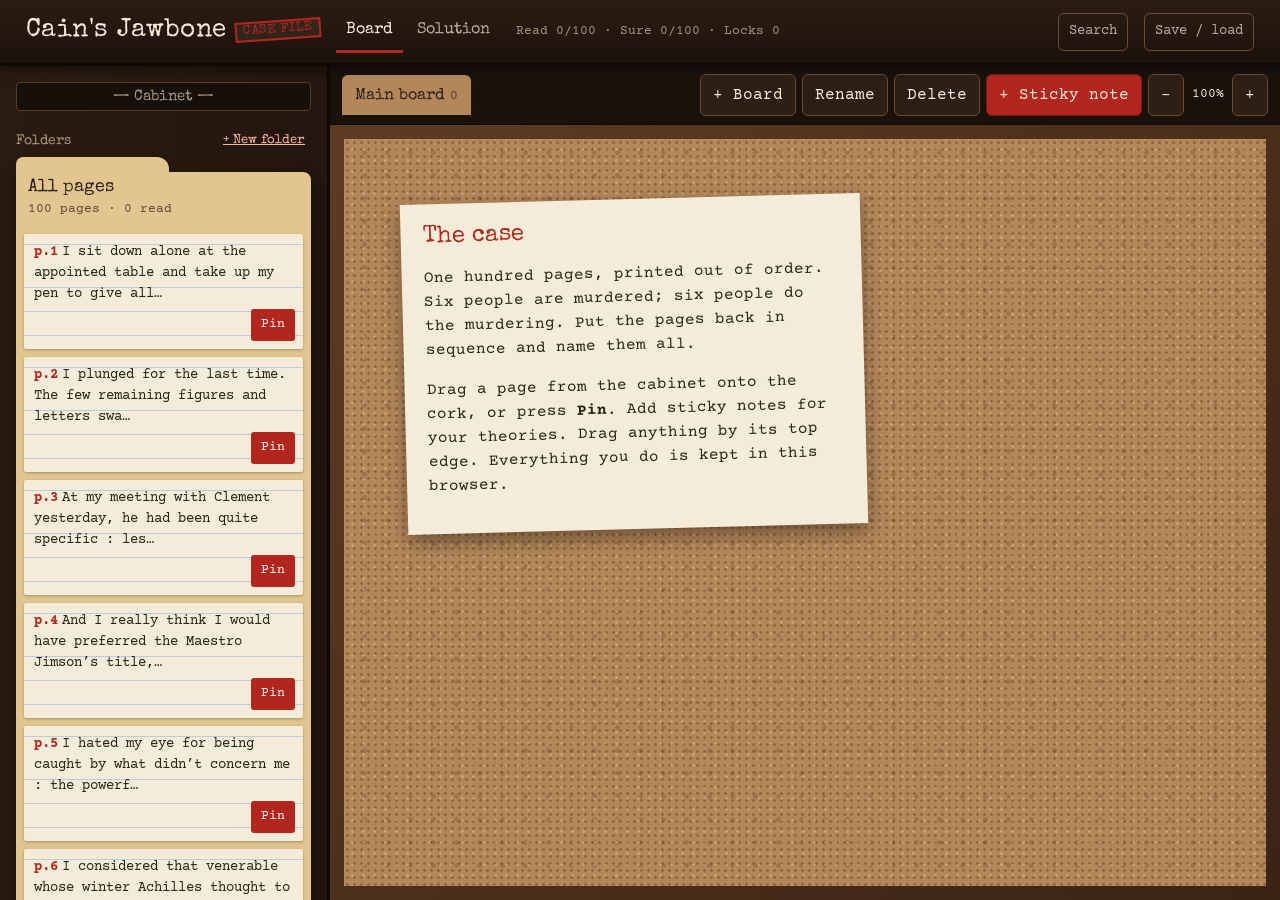
==== index.html @ 0a03e006 "init" ====
<!DOCTYPE html>
<html lang="en">
<head>
<meta charset="utf-8">
<meta name="viewport" content="width=device-width,initial-scale=1">
<title>Cain's Jawbone Case File</title>
<link rel="preconnect" href="https://fonts.googleapis.com">
<link href="https://fonts.googleapis.com/css2?family=Special+Elite&family=Courier+Prime:ital,wght@0,400;0,700;1,400&family=Caveat:wght@500;700&display=swap" rel="stylesheet">
<style>
/* VOICE: a hushed 1930s detective's office, late at night.
   IDEA: the investigator's desk — filing cabinet of manila folders, a cork board, a typed ledger.
   PICTURE: the cork board itself, pinned with typed pages and sticky notes.
   COLOUR and TYPE: dark walnut desk, cork, manila, paper, one evidence-red; Special Elite + Courier Prime + Caveat.
   LAYOUT: cabinet left, working surface right; on phones one surface at a time behind tabs. */
:root{color-scheme:dark;--desk:#1f140d;--desk2:#2d1e14;--wood:#4a2f1c;--cork:#b4875a;--manila:#e2c690;--manila-d:#c9a865;--paper:#f4ecd8;--ink:#2a2118;--red:#b3261e;--muted:#a8967c;--soft:rgba(244,236,216,.7)}
*{box-sizing:border-box;min-width:0}
html,body{height:100%}
body{margin:0;background:radial-gradient(ellipse at 30% 0%,#3a2617,var(--desk) 70%);color:var(--paper);font:16px/1.5 "Courier Prime",ui-monospace,monospace;overflow:hidden;display:flex;flex-direction:column}
button,input,textarea,select{font:inherit;color:inherit}
button{cursor:pointer}
:focus-visible{outline:2px solid #ffcf6b;outline-offset:2px}
[hidden]{display:none!important}
.btn{background:var(--desk2);border:1px solid #6b4d34;border-radius:6px;padding:8px 12px;min-height:40px;white-space:nowrap}
.btn:hover{background:#3d2918}
.btn.red{background:var(--red);border-color:#7a1712}

/* header */
.top{display:flex;flex-wrap:wrap;align-items:center;gap:10px 16px;padding:10px max(2vw,12px);background:linear-gradient(#2b1c12,#1c120b);border-bottom:3px solid #0e0905;box-shadow:0 2px 10px #0008;z-index:5}
.top h1{font:400 26px/1.05 "Special Elite",monospace;margin:0;letter-spacing:.5px;white-space:nowrap}
.top h1 span{font-size:13px;color:var(--red);border:2px solid var(--red);padding:1px 6px;margin-left:8px;vertical-align:4px;transform:rotate(-4deg);display:inline-block;background:#f4ecd810}
#searchF{flex:1 1 100%;display:flex;gap:8px;align-items:center;padding-bottom:2px}
#searchX{background:none;border:0;color:var(--soft);text-decoration:underline;font-size:14px;min-height:40px;padding:0 4px}
#q{flex:1;background:var(--paper);color:var(--ink);border:0;border-radius:4px;padding:9px 12px;font-size:16px;min-height:42px}
.chk{font-size:13px;color:var(--soft);display:flex;gap:4px;align-items:center;white-space:nowrap}
#tabs{display:flex;gap:4px;flex-wrap:wrap}
#tabs button{white-space:nowrap;background:none;border:0;border-bottom:3px solid transparent;padding:8px 10px;min-height:42px;font-family:"Special Elite",monospace;color:var(--soft)}
#tabs button[aria-current=true]{color:var(--paper);border-color:var(--red)}
#searchBtn{margin-left:auto}
#searchBtn[aria-expanded=true]{background:var(--paper);color:var(--ink)}
#searchBtn,#saveBtn{background:none;border:1px solid #6b4d34;border-radius:6px;padding:6px 10px;min-height:38px;font-size:14px;white-space:nowrap;color:var(--soft)}
#stats{font-size:13px;color:var(--muted);white-space:nowrap}

/* layout */
.app{flex:1;display:grid;grid-template-columns:330px minmax(0,1fr);min-height:0}
.pane{display:none;min-height:0}
#files{display:block;overflow:auto;padding:6px 16px 40px;background:linear-gradient(90deg,#2a1b11,#22160e);border-right:3px solid #0e0905}
body[data-view=board] #board,body[data-view=files] #board,body[data-view=seq] #seq{display:flex;flex-direction:column}
#tabs .mob{display:none}
@media(min-width:900px){body[data-view=seq] .app{grid-template-columns:minmax(0,1fr)}body[data-view=seq] #files{display:none}}
.filter{background:#fff3c4;border:1px solid #e0c56a;padding:8px 12px;font-size:14px;margin:0 0 10px}
.filter button{background:none;border:0;text-decoration:underline;color:var(--red);font-size:14px}
.card{cursor:grab}
#corkWrap.dropping{outline:4px dashed #ffcf6b;outline-offset:-18px}
@media(max-width:899px){
  .app{grid-template-columns:minmax(0,1fr)}
  #files{display:none;border:0}
  body[data-view=files] #files{display:block}
  body[data-view=files] #board{display:none}
  #tabs .mob{display:inline-block}
  .top{gap:6px 10px;padding:8px 12px}
  .top h1{font-size:21px}
  #stats{display:none}
  .top h1{flex:1}
  #searchBtn{order:-1;margin-left:auto}#saveBtn{order:-1;margin-left:0}
  .top h1{overflow:hidden;text-overflow:ellipsis}#saveBtn .long{display:none}.top h1 span{margin-left:4px}
  .top h1{order:-2}

  #tabs{flex-wrap:nowrap;overflow-x:auto;width:100%;align-items:center}
  #tabs button{padding:6px 9px;min-height:40px}
  .boardbar{padding:6px 8px}
  .bctl .btn{padding:6px 9px;min-height:38px;font-size:14px}
}

/* cabinet */
.drawer{font:400 15px "Special Elite",monospace;color:var(--muted);text-align:center;border:1px solid #5a3d27;border-radius:4px;padding:6px;margin:10px 0 4px;background:#170f09}
.grp{font:400 14px "Special Elite",monospace;color:var(--muted);margin:22px 0 0;display:flex;justify-content:space-between;align-items:center}
.folder.drop{outline:3px dashed #ffcf6b;outline-offset:3px}
.fact{display:flex;gap:12px;font-size:13px}.fact button,.unf{background:none;border:0;text-decoration:underline;color:#5b4a35;font-size:13px;padding:4px 0}
.unf{margin-left:auto}.unf+.pin{margin-left:6px}
.grp button{font-size:13px;background:none;border:0;color:#ffb39e;text-decoration:underline}
.hint{font-size:13px;color:var(--muted);margin:6px 0}
.folder{position:relative;margin:24px 0 6px;background:linear-gradient(var(--manila),var(--manila-d));color:var(--ink);border-radius:0 8px 6px 6px;box-shadow:0 3px 0 #8d6f3c,0 6px 14px #0007}
.folder::before{content:"";position:absolute;top:-15px;left:0;width:52%;height:16px;background:var(--manila);border-radius:7px 12px 0 0}
.folder.tagged::after{content:"";position:absolute;top:-10px;left:10px;width:12px;height:12px;border-radius:50%;background:hsl(var(--h) 60% 45%)}
.folder.search{--manila:#f0d9a4}
.ftab{display:block;width:100%;text-align:left;background:none;border:0;padding:6px 12px 10px;min-height:48px}
.fname{font:400 18px "Special Elite",monospace;display:block}
.folder.tagged .fname{padding-left:4px}
.fsub{font-size:13px;color:#5b4a35}
.fbody{padding:4px 8px 10px;display:grid;gap:8px;animation:slide .25s ease-out}
@keyframes slide{from{opacity:0;transform:translateY(-6px)}}
@media(prefers-reduced-motion:reduce){.fbody{animation:none}}
.card{background:var(--paper);border-radius:2px;box-shadow:0 1px 3px #0004;background-image:repeating-linear-gradient(transparent 0 23px,#b9cde0 23px 24px);background-position:0 30px}
.card.read{background-color:#e9e1cc}
.copen{display:block;width:100%;text-align:left;background:none;border:0;padding:8px 10px 2px;font-size:14px;line-height:1.5}
.copen b{color:var(--red);margin-right:4px}
.card.read .copen b::after{content:" ✓";color:#5b7a3a}
.cfoot{display:flex;flex-wrap:wrap;gap:4px;align-items:center;padding:2px 8px 8px}
.cfoot em{font-size:13px;color:#7a5b30}
.pin{margin-left:auto;background:var(--red);color:#fff;border:0;border-radius:3px;font-size:13px;padding:4px 10px;min-height:32px}
.tag{display:inline-flex;align-items:center;gap:2px;font-size:13px;line-height:1.3;background:hsl(var(--h) 55% 82%);color:#2a2118;border-radius:3px;padding:1px 6px;white-space:nowrap}
.tag button{background:none;border:0;padding:0 2px;font-size:15px;line-height:1}
mark{background:#a9d8f0;color:inherit;padding:0 1px}
mark.hl{background:linear-gradient(100deg,#ffe36600 1%,#ffe066 3%,#ffd84a 95%,#ffe36600 99%);padding:0}
mark.hl.sr{box-shadow:inset 0 -3px 0 #3a8fc4}
.typed mark.hl{cursor:pointer}
mark.hn{border-bottom:2px dotted #b3261e}
.sheet{position:relative}
.hlpop{position:absolute;z-index:1;width:min(340px,calc(100% - 16px));background:#fffdf6;border:1px solid #c8b48e;border-radius:6px;box-shadow:0 10px 30px #0005;padding:10px;display:grid;gap:8px}
.hlpop .q{font-size:14px;font-weight:700}
.hlpop textarea{width:100%;border:1px solid #c8b48e;border-radius:4px;padding:8px;font-size:16px;background:#fff;color:var(--ink)}
.hlpop .acts{display:flex;justify-content:space-between;align-items:center}
.hlpop .btn{background:var(--ink);color:var(--paper);border:0}
.hnotes{list-style:none;margin:0 auto;padding:0 clamp(16px,5vw,44px) 12px;max-width:820px;display:grid;gap:4px;font-size:14px}
.hnotes button{background:linear-gradient(#ffe066,#ffd84a);border:0;border-radius:2px;padding:0 4px;font-weight:700;margin-right:4px}
.empty{font-size:14px;color:#5b4a35;margin:4px}

/* board */
.boardbar{display:flex;flex-wrap:wrap;gap:6px;align-items:center;padding:8px 12px;background:#1a110b;border-bottom:1px solid #0e0905}
#boardTabs{display:flex;gap:4px;overflow-x:auto;flex:1 1 200px}
.btab{background:#2d1e14;border:1px solid #5a3d27;border-bottom:0;border-radius:6px 6px 0 0;padding:6px 12px;min-height:40px;white-space:nowrap;font-family:"Special Elite",monospace}
.btab.on{background:var(--cork);color:var(--ink);border-color:var(--cork)}
.btab small{opacity:.7;font-family:"Courier Prime",monospace}
.bctl{display:flex;gap:6px;flex-wrap:wrap}
.zoom{display:flex;align-items:center;gap:2px}
.zoom span{font-size:13px;width:44px;text-align:center}
#corkWrap{flex:1;overflow:auto;border:14px solid var(--wood);border-image:linear-gradient(135deg,#5d3b22,#3a2414) 1;background:#8a6440;touch-action:pan-x pan-y}
#sizer{position:relative}
#cork{position:absolute;left:0;top:0;width:2400px;height:1600px;transform-origin:0 0;background-color:var(--cork);background-image:radial-gradient(rgba(70,35,10,.35) 1px,transparent 1.6px),radial-gradient(rgba(255,230,190,.28) 1px,transparent 1.6px),radial-gradient(rgba(70,35,10,.2) 2px,transparent 2.6px);background-size:7px 7px,11px 11px,23px 23px;background-position:0 0,3px 5px,9px 2px}
.corkempty{position:absolute;left:60px;top:60px;width:min(460px,80vw);background:var(--paper);color:var(--ink);padding:20px 22px;box-shadow:0 8px 20px #0006;transform:rotate(-1.5deg);font-size:16px}
.corkempty h2{font:400 24px/1.1 "Special Elite",monospace;margin:0 0 8px;color:var(--red)}
.it{position:absolute;color:var(--ink);box-shadow:0 6px 14px #0006}
.it.dragging{box-shadow:0 16px 30px #0008;transform:rotate(1deg) scale(1.02)}
.grip{display:flex;align-items:center;gap:4px;padding:10px 6px 4px;cursor:grab;touch-action:none;user-select:none;position:relative;flex-wrap:wrap}
.grip button{background:none;border:0;font-size:13px;padding:4px 6px;min-height:30px;color:inherit;text-decoration:underline}
.grip .rm{margin-left:auto;text-decoration:none;font-size:18px}
.tack{position:absolute;left:50%;top:-7px;width:16px;height:16px;margin-left:-8px;border-radius:50%;background:radial-gradient(circle at 35% 35%,#ff7b6e,var(--red) 55%,#5c0f0a);box-shadow:2px 3px 3px #0006}
.pg{width:270px;background:var(--paper)}
.pg .grip b{color:var(--red);font-family:"Special Elite",monospace;font-size:17px}
.ptext{white-space:pre-wrap;font-size:13px;line-height:1.55;padding:2px 12px 12px;max-height:240px;overflow:auto}
.note{min-width:210px;min-height:170px;background:#fbe88a;display:flex;flex-direction:column}
.note.c1{background:#f9b7c4}.note.c2{background:#a9d8f0}.note.c3{background:#bfe3a3}
.note textarea{flex:1;width:210px;min-height:130px;background:none;border:0;resize:both;padding:4px 12px 12px;font:600 21px/1.2 Caveat,cursive;color:#2a2118}
.note textarea:focus{outline:none}

/* sequence & ledger */
.sheetpane{overflow:auto;padding:20px max(3vw,14px) 60px}
.paperbox{max-width:980px;margin:0 auto;background:var(--paper);color:var(--ink);padding:clamp(16px,3vw,32px);box-shadow:0 10px 30px #0008}
.paperbox h2{font:400 clamp(26px,4vw,36px)/1.05 "Special Elite",monospace;margin:0 0 6px}
.paperbox p.lede{margin:0 0 16px;max-width:65ch}
.seqtools{display:flex;flex-wrap:wrap;gap:8px;align-items:center;margin-bottom:12px;font-size:14px}
.seqtools .btn{background:#ede2c8;color:var(--ink);border-color:#c8b48e}
#seqList{list-style:none;margin:0;padding:0}
#seqList li{display:grid;grid-template-columns:44px minmax(0,1fr) auto;gap:4px 10px;align-items:center;padding:8px 4px;border-bottom:1px dashed #c8b48e}
#seqList li.sure{background:#e3efcf}
#seqList li.chain{border-left:4px solid var(--red);padding-left:8px}
#seqList li.joined{border-bottom:0}
.locks{grid-column:2/-1;display:flex;flex-wrap:wrap;gap:6px}
.lockb{background:none;border:1px dashed #b9a47c;border-radius:4px;font-size:13px;padding:2px 8px;min-height:30px;color:#6b5636}
.lockb.on{border-style:solid;border-color:var(--red);color:var(--red);background:#f8e3dc}
#seqList li.over{border-top:3px solid var(--red)}
.pos{font-size:13px;color:#8d7650;text-align:right}
.sp{background:none;border:0;text-align:left;padding:4px 0;font-size:14px;line-height:1.45}
.sp b{font:400 19px "Special Elite",monospace;color:var(--red);margin-right:4px}
.sp .tag{margin-left:4px}
.ctl{display:flex;align-items:center;gap:4px}
.ctl button{width:36px;height:36px;border:1px solid #c8b48e;background:#efe5cd;border-radius:4px}
.ctl input[type=number]{width:62px;height:36px;border:1px solid #c8b48e;background:#fff;border-radius:4px;padding:0 6px;font-size:16px}
.ctl label{font-size:13px;display:flex;align-items:center;gap:3px}
@media(max-width:480px){.top h1 span{display:none}}
@media(max-width:600px){#seqList li{grid-template-columns:36px minmax(0,1fr)}.ctl,.locks{grid-column:2}}
#ledgerBox{border:1px solid #c8b48e;background:#efe5cd;margin:10px 0 24px;padding:0 16px}
#ledgerBox summary{font:400 22px "Special Elite",monospace;padding:12px 0;cursor:pointer;min-height:44px}
#ledgerBox[open]{padding-bottom:12px}
.ledbody{max-height:30vh;overflow:auto;overscroll-behavior:contain;padding-right:4px}
#seq{overflow:hidden;padding-bottom:16px}
#seq .paperbox{flex:1;min-height:0;width:100%;overflow:hidden;display:flex;flex-direction:column;padding-bottom:0}
#seq .paperbox>*{flex:none}
#seq #seqList{flex:1 1 auto;min-height:120px;overflow:auto;overscroll-behavior:contain;border-top:1px solid #c8b48e;margin:0 calc(-1*clamp(16px,3vw,32px));padding:0 clamp(16px,3vw,32px) 16px}
@media(max-width:600px){#seq{padding:8px 8px 8px}#seq .paperbox h2{font-size:24px}#seq .lede{font-size:14px;margin-bottom:8px}#ledgerBox{margin:6px 0 12px}.ledbody{max-height:25vh}}
#ledSum{font:14px "Courier Prime",monospace;color:#7a5b30;margin-left:8px}
.sub{font:400 24px "Special Elite",monospace;margin:0 0 6px}
.lgrid{display:grid;gap:12px}
.lrow{display:grid;grid-template-columns:40px repeat(3,minmax(0,1fr));gap:8px;align-items:end;padding-bottom:12px;border-bottom:1px dashed #c8b48e}
.lrow .n{font:400 26px "Special Elite",monospace;color:var(--red)}
.lrow label,.cn{font-size:13px;display:grid;gap:2px}
.lrow input,.cn textarea,.lrow textarea{border:0;border-bottom:1px solid #8d7650;background:transparent;font-size:16px;padding:6px 2px;color:var(--ink)}
.lrow .wide{grid-column:2/-1}
.lrow textarea{border:1px solid #c8b48e;min-height:44px;resize:vertical}
.cn textarea{border:1px solid #c8b48e;min-height:140px;margin-top:6px}
@media(max-width:600px){.lrow{grid-template-columns:30px minmax(0,1fr)}.lrow label,.lrow .wide{grid-column:2}}

/* reader & modal */
.overlay{position:fixed;inset:0;background:#000a;z-index:20;display:flex;align-items:flex-start;justify-content:center;overflow:auto;padding:4vh 12px}
.sheet{width:min(760px,100%);background:var(--paper);color:var(--ink);box-shadow:0 20px 50px #000;padding:0 0 20px}
.shead{display:flex;align-items:center;gap:6px;padding:10px 12px;border-bottom:1px solid #d6c7a5;position:sticky;top:-4vh;background:var(--paper);flex-wrap:wrap}
.shead h2{font:400 28px "Special Elite",monospace;margin:0 6px;color:var(--red)}
.shead .navb{width:40px;height:40px;border:1px solid #c8b48e;background:#efe5cd;border-radius:4px;font-size:20px}
.stamp{font:400 13px "Special Elite",monospace;color:var(--red);border:2px solid var(--red);padding:2px 6px;transform:rotate(-3deg)}
.shead .close{margin-left:auto;background:var(--ink);color:var(--paper);border:0;border-radius:4px;padding:8px 14px;min-height:40px}
.overlay#reader{padding:0;background:var(--paper);display:block}
#reader .sheet{width:100%;min-height:100%;box-shadow:none;padding-bottom:40px}
#reader .shead{top:0;padding:4px max(2vw,8px);gap:6px;flex-wrap:nowrap;z-index:2;box-shadow:0 2px 6px #0002}
#reader .shead h2{font-size:20px;margin:0 2px;white-space:nowrap}
#reader .shead .navb{width:36px;height:36px;font-size:18px}
#reader .shead .stamp{font-size:12px;white-space:nowrap;overflow:hidden;text-overflow:ellipsis}
#reader .shead .close{min-height:36px;padding:4px 12px}
#reader .typed,#reader .hlbar,#reader .meta{max-width:820px;margin-inline:auto}

.typed{white-space:pre-wrap;font-size:17px;line-height:1.75;padding:18px clamp(16px,5vw,44px) 10px;max-width:70ch}
.meta{padding:12px clamp(16px,5vw,44px);border-top:1px dashed #c8b48e;display:grid;gap:12px}
.tags{display:flex;flex-wrap:wrap;gap:6px;align-items:center}
.tags input{border:1px solid #c8b48e;background:#fff;border-radius:4px;padding:6px 8px;font-size:16px;width:180px;color:var(--ink)}
.meta label{display:grid;gap:4px;font-size:13px}
.meta textarea{border:1px solid #c8b48e;background:#fffdf6;border-radius:4px;padding:8px;font-size:16px;color:var(--ink)}
.hlbar{display:flex;flex-wrap:wrap;gap:8px 12px;align-items:center;padding:0 clamp(16px,5vw,44px) 12px;font-size:13px;color:#6b5636}
.hlb{background:#ffe066!important;color:var(--ink)!important;border-color:#d4b23a!important}
.links{display:grid;gap:6px;font-size:14px}
.links form{display:flex;flex-wrap:wrap;gap:6px;align-items:center}
.links input{width:70px;border:1px solid #c8b48e;background:#fff;border-radius:4px;padding:6px;font-size:16px;color:var(--ink)}
.links .btn{min-height:36px;padding:4px 12px;background:#ede2c8;color:var(--ink);border-color:#c8b48e}
.lk{background:none;border:0;color:var(--red);font:400 17px "Special Elite",monospace;text-decoration:underline;padding:0 2px}
.ul{background:none;border:0;font-size:13px;text-decoration:underline;color:#6b5636}
.row{display:flex;flex-wrap:wrap;gap:8px;align-items:center;font-size:13px}
.row select{border:1px solid #c8b48e;background:#fff;color:var(--ink);border-radius:4px;padding:8px;font-size:16px;min-height:40px}
.row .btn{background:var(--red);color:#fff;border-color:#7a1712}
.dlg{width:min(560px,100%);margin-top:10vh;background:var(--paper);color:var(--ink);padding:20px;box-shadow:0 20px 50px #000}
.dlg h3{font:400 22px "Special Elite",monospace;margin:0 0 10px}
.dlg input,.dlg textarea{width:100%;border:1px solid #c8b48e;background:#fff;border-radius:4px;padding:8px;font-size:16px;color:var(--ink)}
.dlg textarea{min-height:180px;font-size:13px}
.dlg .acts{display:flex;flex-wrap:wrap;gap:8px;justify-content:flex-end;margin-top:14px}
.dlg .btn{background:#ede2c8;color:var(--ink);border-color:#c8b48e}
.dlg .btn.red{background:var(--red);color:#fff}
#toast{position:fixed;left:50%;bottom:20px;transform:translateX(-50%);background:var(--ink);color:var(--paper);border:1px solid #6b4d34;padding:10px 16px;border-radius:6px;z-index:40;font-size:14px;box-shadow:0 6px 20px #0008}
</style>
</head>
<body data-view="board">
<header class="top">
  <h1>Cain's Jawbone<span>CASE FILE</span></h1>
  <nav id="tabs">
    <button class="mob" data-v="files">Cabinet</button>
    <button data-v="board">Board</button>
    <button data-v="seq">Solution</button>
  </nav>
  <span id="stats"></span>
  <button id="searchBtn" aria-expanded="false" aria-controls="searchF">Search</button>
  <button id="saveBtn">Save<span class="long"> / load</span></button>
  <form id="searchF" role="search" hidden>
    <input id="q" type="search" placeholder="Search every page for a word…" aria-label="Search pages" autocomplete="off">
    <label class="chk"><input type="checkbox" id="whole"> whole word</label>
    <button type="button" id="searchX" aria-label="Close search">Close</button>
  </form>
</header>
<main class="app">
  <aside id="files" class="pane">
    <div class="drawer">— Cabinet —</div>
    <div id="folders"></div>
  </aside>
  <section id="board" class="pane">
    <div class="boardbar">
      <div id="boardTabs"></div>
      <div class="bctl">
        <button class="btn" id="newBoard">+ Board</button>
        <button class="btn" id="renBoard">Rename</button>
        <button class="btn" id="delBoard">Delete</button>
        <button class="btn red" id="addNote">+ Sticky note</button>
        <div class="zoom"><button class="btn" data-zoom="-1" aria-label="Zoom out">−</button><span id="zv">100%</span><button class="btn" data-zoom="1" aria-label="Zoom in">+</button></div>
      </div>
    </div>
    <div id="corkWrap"><div id="sizer"><div id="cork"></div></div></div>
  </section>
  <section id="seq" class="pane sheetpane">
    <div class="paperbox">
      <h2>The solution</h2>
      <details id="ledgerBox"><summary>The verdict <span id="ledSum"></span></summary><div class="ledbody">
        <p class="lede">Six murders, six victims, six murderers. Name each pair as you uncover it, with the pages that prove it.</p>
        <div class="lgrid" id="lgrid"></div>
        <label class="cn">Case notes<textarea id="caseNotes" placeholder="Theories, timelines, the narrator's identity…"></textarea></label>
      </div></details>
      <h3 class="sub">The sequence</h3>
      <p class="lede">Drag rows, use the arrows, or type a position. <b>p.N</b> is the book's printed page; <b>#N</b> is your guess. Locked pages move together as one run.</p>
      <div class="seqtools"><span id="seqStat"></span><button class="btn" id="seqReset">Reset to book order</button><button class="btn" id="seqUnlock">Unlock all</button></div>
      <p id="seqFilter" class="filter" hidden><span id="seqFilterTxt"></span> <button id="seqClear">Show all</button></p>
      <ol id="seqList"></ol>
    </div>
  </section>
</main>
<datalist id="tagList"></datalist>
<div class="overlay" id="reader" hidden><article class="sheet" id="sheet" role="dialog" aria-modal="true" aria-label="Page reader"></article></div>
<div class="overlay" id="modal" hidden><div class="dlg" id="dlg" role="dialog" aria-modal="true"></div></div>
<div id="toast" hidden></div>

<script>
{
const PAGES = ["I sit down alone at the appointed table and take up my pen to give all whom it may concern an exact account of what may happen. Call me nervous, call me fey, if you will ; at least this little pen, this mottled black and silver Aquarius, with its nib specially tempered to my order in Amsterdam, is greedy. It has not had much work since it flew so nimbly for the dead old man. As I watch the sea, Casy Ferris passes with down-dropped eyes. Of course, to-day is the day. Her father reminds me of a valetudinarian walrus. But she has, I suppose, to have somebody. St. Lazarus-in-the-Chine is full, no doubt, already. I think she is rash ; but it is none of my business. Where about the graves of the martyrs the whaups are crying, my heart remembers how. Strange that he comes into my head so much to-day. I hope it’s over some flotsam fish that the birds are making whaupee. But all the nice gulls love a sailor. Ugh.", "I plunged for the last time. The few remaining figures and letters swam as they came up to me. Then I took them in. There were no more. I glanced about me. I felt I was getting my money’s worth. London is like that ; it accepts the wanderer home with a sort of warm indifference. The woman’s beauty was, I surmised, profound ; her creamy dress, contrasting with her vivid colouring, showed to me, though more as white against a gay brick sepulchre than snow against roses. Yes it was a dreadful beauty, as far as I could see, and I recalled the stark phrases : Which swept an hundred thousand souls away ; yet I alive. But he was not ; the writer had strangely died to-day. And again they continued this wretched course three or four days : but they were every one of them carried into the great pit before it was quite filled up. Where was Henry? Ah, he was standing by her, close enough to touch the small buoyant face that topped her pillared neck most like a bell-flower on its bed. Would he appreciate?", "At my meeting with Clement yesterday, he had been quite specific : less than twenty thousand yards as average---seventeen thousand six hundred to be exact---full ration of the assassin’s wonderful substance, a little act of justice at the end of less than a week, and then the glorious stuff galore for ever. I felt excellent as I took my second pill. At least I was on my way, for I had come upon the major half of a publishing firm ; they had always been very good to me, what with Austin Freeman, Oppenheim and Mary Roberts Rinehart. O my mother was loath to have her go away, all the week she thought of her, she watched for her many a month. And then there was a forgotten line. But the red squaw never came nor was heard of there again. I thought it a pity that Hodder was not there : what a sweet name for a village! My signs are a rain-proof coat, good shoes. No friend of mine takes his ease in my chair. I have no chair.", "And I really think I would have preferred the Maestro Jimson’s title, now that this piled abomination is actually before me. But the queen can do no wrong. The rain that came heavily is drying off lightly. There, jauntily tripping from the edge of one puddle to another is crisp Sir Roland Mowthalorn, shuddering old thing, intent to buy the day’s buttonhole from gin-faced Annie behind the church. I remember clearly, perhaps because I ought to have my wits about me for another purpose, how Sir Roland’s father, Sir Weedon, once saw Henry taking the part of Lesurques and mixed him up with Le Cirque d’Hiver. Instead of really explaining, she points me gaily to a little boy about, she says, to tumble into the sea. Perhaps he has already tumbled in. In the snowy cumulus above the orange there seems to be now a hole. She tells me to mash all with a spoon. If she had said a mashie. But she is so beautiful. Can I suspect her?", "I hated my eye for being caught by what didn’t concern me : the powerful grip of the new young man. But it was parading a couple of letters for all to see. Thomas Hardy had been, and my doctor uncle in the war had been just the reverse. And I would have to cut out the stops, I realised futilely, for something vaguely Buddhistic. He went on about Browning. I always used Bisto myself, and anyway Henry, the angel, was plying his intended fifth with Emperor’s Peg---equal parts of vitriol and applejack in his case---at the top of the ruined lighthouse. I incontinently powdered my nose. He told me that, as far as I could gather, a certain good-looking Evelyn Hope was dead. What Hopes? I meant, did one know the family? It was really the way he took it for granted that I would rather hear him talking about Cerebos and Cerebos and Cerebos or something than attend to poor Henry that irritated me beyond endurance.", "I considered that venerable whose winter Achilles thought to take from the lips of Cressida. Why not? I set fire to one end of him, gloatingly, and my nerves benefited. Electric Febrifuge may be ; but bad for life’s fitful fever. Its active ingredient had finally let me down. I was nothing if not generous. I started my fellow garden enthusiast on the foxgloves. He would appreciate that if he knew. Yes, I was doing my best for the dear girl. I wished I could make up (she would appreciate this) my mind about her. If we did decide---and that weighed with a girl---she would not have to change the initials on her parti-panties. I thought of the old spare-room in this very house, where Mrs. Gay used to lie upon her visits. When I was ill, I was put there, with the only dangling bell-wire in all the place, descending behind my head. I used of course to have nightmares of the Speckled Band, and awfully scream down the house.", "I had gone to sleep the night before after rereading Typhoon. It had always struck me as a remarkable work. Now was the hour when Charles Victor Hugo Renard-Beinsky had risen untimely for the sake of the investigating judge. But the very phrase struck chill like the slap of the Firth of Forth above the heart, wading out over the coal dust in the morning. I had investigated ; but who would believe an investigator who had not stirred from Baker Steet? I was a judge, but with no sombre little cap, and no machinery to make my judgements effective. I felt I needed something. Would I be comforted by a Jew’s lime and the concomitant odour? I tried, and felt relieved. Someone had advised me, a few days before, to read Conrad in search of his Youth, or in Search of a Father, was it? But I had always found Conrad unreadable, as far from English as the Poles, and did not mean to try again.", "Could I be developing a green-eyed streak? I investigated the body before me with the aid of a powerful glass. At least I always thought of it as powerful, because I never could quite understand how it worked. I knew I ought to have the body as long as possible. At last I was satisfied. I measured the distance carefully with my eye : a good forty inches, I made it. I gathered from his talk that Guido looked his last to-day on the sausage place---furtively I knew how excellent---and that Kilmarnock and Belmerino completely lost their heads. But whether or not this was cause and effect I couldn’t make out. I wished for the hundredth time I had a better brain. Later she was wearing the same bow---I loathed bows myself---and that time he found them and trimmed the left end. Then he turned what he was holding a bit ; so that it pushed its way right through. Then he twiddled the black knobby thing, and Mr. Hall burst in upon us. The knobby thing was black and red.", "The sound of the bell, as of a boding gnat, just came to me. The finger causing it was, I knew, the index of a most skilful hand, one I had commanded, one that would pluck me from embarrassment, and yet one I vaguely distrusted. Really, if the lower orders don’t set us a good example, what on earth is the use of them? They seem, as a class, to have absolutely no sense of responsibility…. One had to be in the key for such things. I felt I should enjoy it as I got used to it. The bell again, and then a far sensation of feet. I was glad the man had come ; time was not unlimited. I remembered that, when I was returning after a fortnight’s absence during which my assistant Charles Day had deputised for me in my lectures on mineralogy at Peebles University, a tactless hand had left on the blackboard : “Let us work while it is yet Day ; for the Knight cometh when no man can work.”", "Then came Hyacinth’s day. He laughed when he remembered that, as we were walking round the garden, and said it was too late for Jasmine’s day at any rate. I liked to hear him laugh, and thought it was absurd for him to be called after what the man Boots didn’t understand. The latter’s way of expressing himself seemed to me childish ; why should we, of all people, use singular for plural and plural for singular? They went back two days and formulated their bet, till I could have howled. If he got the third point, she’d owe him a box of a hundred Egyptian cigarettes---Gourdoulis, and if she won, he’d give her three pairs of Etam dawn mist, ten inches. They looked so bright about it all. She drooped long seed pearl things right over the soup. Ear-drops, as my mother had called them, I never could abide ; probably because I belonged to the other side of the family. My mistress wore them ; was it for that that I had begun to tire of her already?", "If Henry had been there he could have told me what to do. His great voice, tuned and broken at the capstan bar, would have breezily put me right. Tears came to my eyes. I was, I supposed, an emotional old fool. So I came back and waited in Orchard, it ran through my head, where he cast up blinded that night, which were my true friend Ravager, which were always good to me since we was almost pups, and never minded of my short legs. Very emotional. But there was no need for me to weep just at the end of the second dog, nor would I. Henry had taught me a little of his trade, and this, curiously enough, was what had struck. After all the Grundy Sapphic of yesterday had described a more universal taking off in Ireland. I did not quite agree with de Quincey that murders in Ireland did not count. But perhaps it was an optimistic memory which told me that such things used not to happen when the queer old Dean was alive.", "I rubbed my eyes and massaged my temples with pronated finger-tips. Then I fumbled two aspirin tablets into my mouth : Noel Coward’s King Charles’s Head. I had a very bad head. My vis-à-vis hadn’t a bad head, now I came to consider it, bowed over the documents. It is a very ungentlemanly thing to read a private cigarette case. I became a trifle abstracted. What, I wondered, would he have said about an abstracted will? He might answer to the same name as the man who sang : “Ah, are you digging on my grave?” But a softer fellow I had rarely seen. On velvet, yes, on velvet I would have trusted him ; but not on cinders, by no means on cinders. Yet the keen eyes bent like small topaz searchlights over the writing. I would get, I felt, what I wanted from this man. But then I suddenly remembered the words of the poet :\n        The golden one is gone from the banquets,\n        She, beloved of Atimetus,", "Rintrah, where has thou hid thy bride?\n        Weeps she in desert shades?\n        Alas! my Rintrah, bring the lovely jealous\n           Ocalythron.\nThen against a possible invasion of my privacy, I touched my white cheeks until they blushed. My luck was not in. He was a typically farm-labourer, with what thy’d call in Bloomsbury a Newdigate fringe. Just like that sort of a poet, I supposed they’d mean. He anchored himself heavily, consciously waving an empty pipe. Henry was now stooping over the other body, whistling between its teeth. What would I have done, I wondered? Really this sort of thing was native to me in a way. I wished there were water without going for it. I remembered, of course, that there was a conduit dating from 1597 standing here in the market place. But that was of little use to me. On the whole, I thought I would have as much nerve as my dear hero. But one never knew.", "My ears were becoming attuned, and for the first time I heard clearly what the woman was saying : “Are you going to leave everything to me?” she asked, and I could have sworn her companion started. Then seeing, or thinking he saw, his mistake, he answered : “You must do just as you think fit, May.” After all it was none of my business. Some fragments of dejected flesh still lay among the rests of the spilled wine. At my sign, Henry stooped and made all clean again. And there was no immediate call for me to listen further, for there came a pause during which both seemed busy with their thoughts. And I too thought. The voice was like and yet not like that of Janetta Sheringham. How we had laughed that day in the hay field when John sat on the buttered rolls, and we devised games out of straws, and we thought the cricket a war-horse, barded and chaufroned too, real fairy, with wings all right.", "Now, I considered, in my dear Lyons it would be coming of age hours, and I wondered if they would ever do that over here. I fancied what self-consciousness and preciosity there would be, for instance, if the B.B.C. ever took it up. A strange institution ; but the nursed fuse was always interesting. Yes, if sitting at the familiar table with Bart chewing at my moccasins, I could have broadcast it all, I would have left the mighty heart of England to deal with it. On that very day, I recalled, another terrible thing happened. John Hewit and Sarah Drew, just engaged to be married, were working together in a field of barley when they were both struck by lightning. Alexander, the only noteworthy Pope of my native land, was demonstrably affected. And my namesake wrote a letter, in which he said that Sarah’s left eye was injured, and there appeared a black spot on her breast. Her lover was all over black ; but not the least sign of life was found in either.", "One’s eyebrows were one’s own, I always thought. Though I did remember a case---Aunt Mary’s, to be precise---when it was not so. She had met him after the explosion, of course ; and when it became a question of dinner and the Highgate Empire, actually with performing quaggas, she put herself in the hands of the man who made up for, if anything could make up for, the Russian ballet. And they dropped, naturally, like two fuzzy caterpillars into the clear soup at supper. The old days. The Highgate Empire, where Wilkie Bard, as Lauder did not say, sang o’ his love and fondly sae did I o’ mine. At last the two little horrors ceased in their shrill claim and counter-claim for sweaty quasi-transparencies of colour, and goggled at me while I put black to mine. Bill always called them two dark flapper moons. Should I make an effort and go back to Henry? He was ready to love. That at least was obvious.", "I am conveniently situated, with the Moon on the one hand and the Dawn on the other. Conveniently situated for some things, that is. Here’s young Sawnie, for instance, parking his Fordor with a perfectly grey face. I’m sorry. He is fumbling with the lock arrangement. I’ve never tried the stuff myself ; bad for the hand. He’s visiting the Moon for the first time to-day and just the first. I almost wish I had tried the Lapsang. I remember I once received seven pounds of Lapsang from Grace. Or the Moning, very choice, delicate flavour. Why go to pubs? There would be no Moning at the bar. Yes, there’s Kate Somerset, looking actually proud. And that must be he. Poor child. Ah, here she is. She slips like a blonde lily into the chair opposite. My heart turns over a little in my breast and then re-settles. She is very beautiful. Why should I think her beauty somewhat sinister? Because, perhaps, marriage is in the air?", "I discussed certain passages with the man, and he was too guardedly ignorant in his contributions to our discussion. The chapter on the fall of the rupee you may omit. It is somewhat too sensational. Even these metallic problems have their melodramatic side. But would I have called him to me had it not been for money? Many a truth had been spoken, I reflected, as an epigram. Like something very far away in a great disused house, that may to the aching ear seem to be lifting a flag in some disused second cellar, my suspicion made an escaping movement, a movement of birth in a blank and distant subterrene of my mind. As I looked at him I realised that no single dish would satisfy the man. He would be, even to start with, for a course of soup, and then another of fishes, as my namesake said, and another of birds. I have never met any really wicked person before. I feel rather frightened. I am so afraid he will look just like every one else.", "Yesterday he got in another of his own kind, who agreed she’d done it all herself. He twiddled the polished knob and Mr. Hall came into the room again. I heard him muttering that it was appropriate the Human Comedy couldn’t possibly have gone on beyond to-day. I, rather surprisingly, liked music. Surprisingly, that is, to anyone who did not know that my people came from the same place as the McCrimmons, that famous race of hereditary music makers. I was rather astonished to hear him saying something about someone who was by virtue first, then choice, a queen. Tell me, if she were not design’d th’ eclipse and glory of her kind. So I pulled his sleeve. He pulled my ears, and said it was Wotton, which I didn’t think it was, and that she had only just come to Falkland. I made a low noise and at once knew I had done the wrong thing. Usually he just said William Sydney Porter, which I offended ; but then he said something much worse.", "The best I had done seemed to me blank and suspicious, my great thoughts as I supposed them, were they not in reality meagre? Next day I would have to pay for all I had had of solace, and for all I would have later. It would, I thought, have seemed impossible to link Will’s friend Ben with Will’s wife, and yet they went off together, or at least on that same day : the bricklayer out of Annandale and the inheritor of the second-best bed : strange bedfellows. Underneath this stone, he had said, doth lie as much Beauty as could die ; but of course he hadn’t been talking about her. Nor had either had anything to do with my waking, my strong tea, and my first pill. That all happened by the Mole, and there was the oldest brass in England, saying : SIRE : IOHAN : DAUBERNOUN : CHIVALER : GIST : ICY : DEV : DE : SA : ALME : EYT : MERCY. Good enough. We have circled and circled till we have arrived home again, we two.", "To reckon with Henry! That was never easy. Just beyond the laurels, I turned sharply and there he was, bending over the body of his latest victim. There was blood all about. I called to him sharply and he seemed dazed. Afterwards I brought in my rough old friend Calabar Bean to help me---this on the very day when I had proved digitalis purpurea, though I did not know if the profession prescribe it usually as such, a signal wash out. But why should this aspect have come into my head? Far, far from here the Adriatic breaks in a warm bay among the green Illyrian hills. Matthew, Mark, Luke, and John. Read Mark Twain and inwardly digest. But I had to keep my wits about me. He pottered about with me and succeeded at last in making friends with Henry. Already he felt that I was leading him to the fountain Ponce de Leon sought, where he who drinks is deathless. And he was not so far wrong.", "He always talked to me about murder, when we were alone together. And that day he told me it was the birthday of a good one in prison. John and Cornelius, the Dort people ; I can’t say I understood very much. But I liked his name, and showed him so, for he had always been very clement to me, even about that cat Jasmine. By the bye, Tusitala and Flora had both come over to our place. Of course you might say that was nothing to make a song about. But others had not agreed. And just as I was feeling how much I loved him, he put on funny clothes and went away. I lowered myself and made love to Flora. It was quite late when he came back with her. He had always told me that I was absurdly sensitive. It might be so. Explain it how you will, when I first set eyes on her I felt no vibration, no hint at all, of my latter end. I was banished and slept miserably with Flora.", "I hate seeing things like this in the paper. Bill to Solve the Traffic Problem. Bill to improve the Secondary Schools. I am never asked. I am not qualified. It is all so sudden. I find it hard to reconcile my guest with the Duchess of that name, though I know how popular everything to do with the Wimpole Street singer is just now, except perhaps her singing. Toll slowly, a match box rhythm. Bryant and, of course, May. Rub gently, she is here, under the snow. Poor Oscar. Nor will the ends drop off. Nor can her eyes go out. Pure Francis Thompson. He sold matches. But I feel I am letting the dear girl down. There’s a contrast : Fidelia Faustina Flora Blackwood, sister of Ebenezer Blackwood, which of course it is. She marches by on muscular pink hocks. The thought of that evening in the Left Luggage Office parches me, makes my heart beat differently. I must say I envy Alexander having his first, and perhaps his second, in there. I think wistfully of the poet’s lines: \n        But rum alone’s the tipple, and the heart’s delight", "Of Cathleen, the daughter of Houlihan.\nNext day I saw that my suspicions of Caroline had been well-founded. This was an infernal nuisance ; a Chinese confrère of mine might even have called it a hellebore. It was annoying to share the house with someone who reacted to wild jasmine much as he reacted to roses. He throve on my roses. To that extent I was satisfied with him. Puffing at Gianaclis and blowing at myself for a fool, I tried to consider my competence, or lack of it. I had always thought that to carry the name of fourteen popes and two anti-popes meant nothing to me either way. To share it with Giulio de Medici might sound more sinister to the uninstructed. At least the quality of mercy was little exerted, much less strained, in me. Roses automatically reminded me of my aunt Cynthia who had, before there was any constraint between them, asked the poor old Ahkoond of Swat to share a dream next with her heart among these decorative but vestigial flowers.", "After I might just as easily have been a literary bloke, like Jeremy Taylor or Eugene Sue. I told myself that all art was one. There might be superficial differences in their work, but they had, in the words of the old song, gone the same way home. When was it? Why, to-day, if I mistook not. I felt I must take a grip of my failing, in so far, that was, as it distorted the time factor. But in that case I knew I was right. To think of time---of all that retrospection, to think of to-day, and the ages continued henceforward. Have you guessed you yourself would not continue? Have you dreaded these earth beetles? But it occurred to me that to think of time with my delight would have got him guessing. I woke to the consciousness that I had done very little in my life. Not Dolittle but Didlittle. What was a did little? Didling, perhaps, or didlet. It was at the former that I woke to consciousness that morning.", "The girl had left Henry by this time, thank God. She was an obvious whey-face. She didn’t seem capable for a moment of understanding those first two killings of his. He was being a dear. He had sent the rector’s aunt away, as he explained to the girl, like a bee with a sore bonnet. A foreign touch. Killing time, yes. I was doing that. It was funny how idly the mind worked ; or seeming idly. Perhaps there was something in heredity after all. I pondered to its direction. An accent was a terrible thing, I thought. Killing timewouldn’t be so good. I realised that I was impressionable, that I liked a good murder. But Hodge, once settled, wasn’t in the least like a singer. He had a wen, and scratched his left whisker. I supposed it would be different to suddenly develop a wen for someone. Different and messier. He asked me about Ben Wade, hitherto merely mutely unemployed, and of course I said the right thing.", "I had seen, day after day, every sunlit or night obscured detail of the funny old house I had visited so many years ago. Through it, handsome, cadaverous and so quiet, had walked Death himself, tapping unnoticed at the very walls of the mansions of life ; trying here, failing there, lightly fingering for the sign of a breach. A tiny opening. Apparently the person who slept in the lock-up at that county town on the Severn, or perhaps woke, would hear this time. I had found that I could face my usual mixture of Peaberry Mysore and Blue Mountain. I had made certain havoc of two on toast, their silver skins laced with their golden blood. To think of the tiny Clem mixed up, nay, a prime mover, in such affairs. Useful, courteous little chip of a bat. He had hushed my brat for me when he was only six, one morning on which I had wanted to go out for a walk.", "I found myself by that one of the windows which overlooked the stone broach spire---a rarity in Kent---of Pluckley church, and the light would strike my book from over my right shoulder. I drew a volume from my pocket ; blind-tooled on the green in a double circle was a single star above what was perhaps a sea. I have had very little experience of it myself up to the present. I have only been married once. That was in consequence of a misunderstanding between myself and a young person, and I wondered if such a reason for marriage would ever have occurred to me. I had never married, and scarcely felt like beginning now. It was the tenth edition, of 1917. No, Sir ; it is not a very interesting subject. I never think of it myself. Not a woman had entered as yet. I was in for a ticklish business, and I knew it. Forging ahead, I supposed they would call it, since the woman was not yet dead. You might not hear of her again.", "It had always been my habit to rise with the lark, if there was one going up at about nine. A confirmed botulist, I first arranged with Flora that there should be seven of the long stout shapes rosily bursting from the exquisite, taut but not too elastic brown at breakfast. I trusted they would not taste of Flora and the country-green. Then with whetted appetite, and after an unsatisfactory visit to the spareroom, I went for a quick stroll among my flowers. If the West African ordeal beans had proved a disappointment, at least the broad ones were giving satisfaction. On that day---and indeed I was well inspired---I discarded my useless physostigma. I led the old mineralogist up the garden, if I may be permitted the expression, and introduced him to my lobelia and to my pretty lords and ladies. I wanted to see how the combination would suit him. I felt I ought to be drawing towards a close ; but one never knew.", "I see that old dandy has purchased Cape Jasmine. Your gardenia is difficult at a distance to determine. It may be florida flore-pleno, double white. Why should I care? I am a very sick fellow. Gardenias! And there are also Gardener’s Garters, Phalaris arundinacea variegata. I am not at all well. He is clutched unwillingly into greeting old Mrs. Cave, our local Dame Quickly. They mince at one another. Yes, by James! James? Lo, how these fair immaculate women walk behind their jocund maker ; and we see slighted De Mauves, and that far different she, Gressie, the trivial Sphinx. We commiserate pass into the night from the loud banquet. Sorry. She urges me to the American mess. I wolf three-quarters, thinking of Quebec. Then I try her out, saying, with an airy lift of the spoon, this savours not of death, this hath a relish of eternity. Excellent, my dear Watson. But the leopard’s eyes do not bat a blink. Can she be guilty?", "The others did not seem similarly impressed. Phrases of this and that came to half my ear, duet by rill and corncrake. Rill vaunted the pleasure of speeding, and corncrake gave warnings like an over-driven oak about to fall. I remembered how I had listened for the same sound on that awful night in Paris, when I did not know what I know now. And again, in this very place for another reason, Henry would remember. To lose even two like these two, swallowed by the night, was apt to break a balance in one, to suggest that it was time to square accounts. Caseus, ah! And nothing lean or hungry here at all. A friend in the nick of time. I would have no more. My hand dropped to my hip pocket. I had to reckon with Henry. Yet could I? This nomenclature business had often bothered me. Sometimes I felt sudden enough, as if my head would burst  sometimes but triturative. Was I a bomb, or only slow and godly and exceeding small?", "I was a little consoled for the weeping weather by the fact that Gainsborough had gone out to-day. And, now I came to think of it, Henry had also gone to-day ; poor Henry, who had stayed uncomfortably after his meeting with Clément yesterday. Henceforth I ask not good fortune, I myself am good fortune, I changed. Henceforth I whimper no more, postpone no more, need nothing, done with indoor complaints, libraries, querulous criticisms. But that would be scanned. Or rather it wouldn’t. It didn’t seem to fit. I had woken that morning pleasantly near the sea, at yesterday’s capricious place of appointment with the man who gave me my instructions and all I wanted beside. Did Wodehouse know it, I wondered. Of its Earl he had said that he stood gazing out over his domain, drooping like a wet sock, as was his habit when he had nothing to prop his spine against. All I wanted beside, I had thought. Hadn’t Chesterton said something about it’s being hemp at both ends? My job might prove him right.", "He was picking round among all she had left behind and found a box with his name on it. Also it said, for he read it, I always pay my debts. Unwrapped, it seemed to be a hundred box of Gourdoulis. I had never seen him so moved. He started reading a letter from a woman, dead the same day. I had yours but yesterday, it sai, though dated the third of February, in which you suppose me to be dead and buried. I have already let you know I am still alive, he went on, but to say truth, I look upon my present circumstances to be exactly the same with those of departed spirits. I don’t think he ever said any more. Happily I was behind the armchair. He just opened the box. I had never seen him so moved. There were little bits of stuff like black pineapple on the carpet. I knew he could never be his old collected self again, and that my gray hairs would go down in sorrow to the grave.", "It was a petty employ for one of my reputation ; you would not hear, I felt, much more of it. I hope you have not been leading a double life, pretending to be wicked and being really good all the time. That would be hypocrisy. I have spoken of ironic comment. There was, I thought, little chance of that. I wondered if he had ever been an innocent child feeding among the pantries. But that was no fit time for such musings. He took foolish occasion to tell me who he was ; as if I did not know. Bills should always be met squarely. I turned to the man, and his gaze soon fell before mine. He had always spoken as if his throat were full of jelly. Now with a leer, he emitted sounds through this quag which shaped themselves into hints at some perpetual reward for valuable services rendered. But even then I had not made up my mind. It was, I said to myself, a bad workman who could not play one tool against another.", "For this time being, Henry was drawing towards a close. I was not sorry. The police were after him in no uncertain manner, and it seemed impossible for him to ultimately escape them. While the flying squad had surrounded the house, the locals were thronging the underground passage, and Wellington Crisp, with his assistant and his bulldog, was pouring through the concealed panel in the bathroom. Instead of adding one more to his crimson list, he preferred to trust himself to a limping blimp : almost, it seemed, a certain suicide. But he might return. One never knew. At least my end was reached, and in some comfort. Murders were funny things. If he who so tragically killed his King, ever reached here at all, which is historically more than doubtful (alas, poor Richard! Alas, poor Thomas!) it was certainly not in such ease or such good time as I. I collected myself and mine, and went out to sniff the new air.", "Strange that old Calabar, as I called him, should fail me ; yet on the morning after I had introduced him to the person most concerned, I felt certain that I could not rely on him. I would give him another day, and then. . . . It was distinctly awkward in a way. At eleven in the forenoon little Mavis Kitchener came with a gift of eggs, a clutch of eggs, I might say, looking at her determined little fists. Distinctly awkward : for, knowing they were bound to be bad, I spent an hour I could ill afford in finding her an equivalent in wormy raspberries. How could I marry her in the circumstances? Your good uncle, whom you count the father of your fortune, longed for this alliance. I remembered, as I wandered among the abortive Bengal attempts of the rhododendrons, that she whose bidding I then did would always make up. Henry was always made up too. He had buried the corpse ; only the eyes showed.", "Death’s clumsy fingered, that was the really frightful thing : I had seen them, beneath a debonair smile, fumbling so long about their business. I realised that I would have to do something. This time, of course, the male incarcerated at the place of Hotspur’s death could not hear. I looked across the table to the great brimming bowl of yellow jasmine ; young Alexander had sent him up the night before with an invitation to a private view of the Paulo Post Avorticists. Then I glanced at the rococo mirror on my left. Well, my parents had seen to it, soon after birth, that I should be one ; but I had never, save during that week in Malta when I met Ronald Firbank and was a trifle jaundiced, been the other. It was terrible to sit there with only the table in front of me, and to know that murder had been committed. He would---I had sensed that---be intrinsicated and concealed, chamber within chamber ; if I durst open the bores, who would believe me?", "I was feeling better already, and was glad that a memory, true though dim, had led me to the place. Video meliora proboque ; but I could not, for all my covert glances, see the modelling of the fossettes of the elbows of the woman sitting so near me. Were they, I wondered, like Sonia Gordon’s, triangular dimples with shadow in them? Poor Sonia Gordon. I pondered on that tragic fortnight at Southend : the pier with its electrical railway, and my cousin’s rash act, and Sonia’s lapse. Her temperament was against her. Still you couldn’t have an omelette without breaking eggs. And mine was excellent. “You would get off with a whole skin, would you?” I cried softly, as I stabbed once. And even as I did so, I thought of skinny old Marat in his slipper bath, the nightcap about his forehead, the dim light of the candle, the shadow at the door, the stealthy tread of Charlotte Brontë with the undulled blade. There was something wrong.", "She said it didn’t matter what they had done, because she was still an M.D., and she’d got another one. That was he. She showed us some delicate undercoats, all raw liver colour, very lovely, and proved it. But she had, too, a passion for getting new things, and I was sorry for his sake. After all, in all my life with him, I had only had one coat, and that an inherited one. True, it was long and graceful, and fitted beautifully, which was more than could be said for some of hers. Combe, I had always thought, was where one pottered after rabbits. But there was a George too, because he said so. He called him a Free Knowledgist, though it didn’t seem to me he gave much away. He said this was his last day. I didn’t care. But I heard them say they were two all for that year ; she said one of his was vicarious and I could not understand what the vicar had to do with it. They made a bet.", "What chemistry! That the winds are really not infectious. Now that I was approaching journey’s end, I began to ask myself disconcerting questions. It would be terrible if she turned out to be Flecker’s one. And some to Flecker turn to pray, and I toward thy bed. But I had probably got it wrong. Yet it was all right. Her spelling was different and it was long ago. Yes, but supposing she came of the family of Jack’s visitor, with Thornhill, who promised the opera? I could never be sure of that. I took a pill. But it was worth it. Yes, it was worth it. The bean bursts noiselessly through the mould in the garden. He certainly could put that sort of thing over, the dear old bean. Out of its little hill faithfully rise the potato’s dark green leaves. Thames Ditton’s sister, as Eric Parker calls her---and one remembered the Irishman’s malapropism in the same tale---had soon passed. Long she was ; but I did not linger to pay court to her.", "And then with horrid clearness I had seen a woman---not actually, if I could trust myself, there ; but aiming, directing, inspiring : slim, tawny, petulant, self-willed : wanton, but too calculated to be more than mistress of herself ; the kind that had made England terribly at sea. I looked back on my own youth ; I had been about a bit, as they say ; sometimes, to catch a whale, I had cast a sprat over the windmill. But it was not till my marriage with Henry that old Charles Goodfellow dared to hint that I was going gay. Poor lonely little Bat. But it was still the first dog, I couldn’t help realising that, after my husband’s training. Just as I could not help realising that, had I a mind to go there, I could now get moled and isled on the Selfridget side, though by no means in Bond Street. When I said means, I meant of course lawful ones. Then I remembered Henry’s favourite quotation : \n        But M’Cullough ‘e wanted cabins with marble\n                and maple and all\n        And Brussels an’ Utrecht velvet, and bath and a \n                Social Hall", "Just broken to twine round they harp-strings, as if\n                no wild beat\n        Were now raging to torture the desert! Then I,\n                as was meet…\nI assure you I had not seen her enter  but suddenly I was electrically aware that she was sitting near me. What could come next? I had let Henry guide me. She was very tall ; sometimes, I think, tallness is an excellent thing in women. Julienne? Yes, she looked as if her name would be of the sort. And I surmised dark eyes under golden lashes. I hardly liked to disturb the surface for the first time. Her voice purred in my quick ears ; I thought of a jaguar on a lean bough, and envied Henry. The surface was clear brown, and I discerned white figures within ; stars, and a little heart, mirabile dictu, were moving inside. She lit a cigarette and poured down cocktail after cocktail ; sometimes she made little dabbings with a butterfly of white lace to her mouth.", "This is good. She accepts Lover’s Delight from me. She has spoken very little ; but she urges me to make trial of a Banana Split. Is there some esoteric meaning behind the titles? Now Ecky passes over to the Dawn. Alexander’s my name. They ca’d me Ecky when I was a boy. Eh, Ecky! Ye’re a awfu’ old man. Emotional stuff. Anyway Ecky has disappeared in the Dawn. I almost wish I took it. The hard stuff, I mean ; but it would ruin my hand. Where would my income be if Aquarius were to turn Gemini? She tells me a lot, each word huskily lisping over that round petulant vermilion lower lip, of a doctor friend of hers. I have only known her a few minutes ; but I hate to think she would change---her voice hits a pocket, just like a plane, when she talks of him---an honest station between King’s Cross and Edinburgh for---what is it?---being’s drone pipe, whose nostril turns to blight the strivelled stars and thicks the lusty breathing of the sun.", "I sometimes wish, and I wished then, that I had the gift of telling, or at least of following, a story vividly. Hodge, in the luxury of his first St. Bruno, kept on exacerbating the corner of my eye by fingering his sebaceous arrangement. And this made it difficult to adequately appreciate Henry’s problem. Smells meant a lot to me ; I was back in a twinkling at the old fonda in Vera Cruz, and almost saw the young fruit merchant laying down his guitar and wiping the blood off the strings with a kenspeckle handkerchief. But I must, I felt, at all costs get back to Henry. The position was this : the second wife’s brother had begun to suspect. He had found a half-burned marriage certificate in the incinerator ; that was charred lines on Henry. What would he do? We couldn’t stop at this point, surely, I thought. But I was wrong.", "It was when that half Pole, half Frenchman, and usually up the first half, that self-styled drunken mongrel and lazy waster, got normally out of bed. I remembered that when Hélène told him of her attachment he gave up brandy. And took to absinthe. It was one of the times that he had an absinthe. They said that it made the heart grow fonder. What had I actually seen? I had seen Henry---surely I had heard him called so---bending innocently over an innocent corpse of his own making. And I had also seen the doctor leading the old man up the garden, not once or twice, but many times. The girl was no longer there. I stayed myself with devilled Epicam and Royans aux Achard, levered into me with Peter Barleys and washed down and out, foul thought, with Villacabras. But one was so helpless alone in a great building of many flats : I was glad I had not given up stealing at the doors.", "In one way, of course, I was glad they were married. I had always been rather a stickler for purity in family life. That scandalous rumour of a Maltese landing on our island and seducing an ancestress of mine---or was it an ancestor?---from the path of duty, I never had and never would believe. If I had had a real education, instead of just listening to him, I could have told---it was bad that day---how I detested being called Hal. It was she that did it. But he was pleased in a way, and said to her, out of a book, the original ground of the transaction appears to have been sentimental : “He was my friend,” says the murderous doctor ; “he was dear to me.” Some Tom, not the one I killed in the matter of Jasmine, had done that, I gathered. He was enthusiastic and provided a chop for me, and said it was good he had visited England to-day for the first time.", "Babs now moves across the vision, crowned with two straight downfalls, as it were, of copper upon her head. The uncurling flow is to right and left, as if a river, reflecting a thunder sunset, had split in terror into twin cataracts. And here, thank heaven, come the first, much needed rain of the week. A greyness and a spray to begin with, and suddenly a birth of little silver frogs all along the road. We were sitting in the verandah in the dead, hot, close air, gasping and praying that the black-blue clouds would let down and bring the cool. I always think of that, even in England. But, looking across at the figure opposite me, I realise that it is actually she and not Babs that has got me. Got me, that is a terrible conjunction of two little words ; Henry does not like it at all. But as a proof that what I say is true, she is strong enough to wean me from my thoughts of Orange Pekoe to a Special Orange Supreme.", "I had always thought that Tate essentially meant sugar. This I liked almost next to anything, though mostly not at once, but under the gas fire and pulled out when there was nobody else. But he said to her, as in the game a lot of them played there once, another had begun to-day, and had wormed his way into the Book of Common Prayer. But I didn’t think he would tast so good ; I preferred the sugar one. I thought they were together too much. I became convinced that I must be a sad dog ; I tried to remember all the times when one of the other sex had preoccupied me, and we had been oblivious of all else. I tried to forgive. He called her Crataegus Oxyacantha over the cocktails ; that was his big joke. I knew it by the way he laughed, and I too rolled about. But I liked the real way to call her best. I met Ecky that evening, he was very happy ; but just about all in. When I greeted him he nearly fell on my nose.", "I always feel a bit dazed on these occasions, and was so then. But it was pleasant to collect oneself, and count one’s burdens---above and beneath, and to one’s hand as it were. I did so. Yet I felt dazed. As I have said, I always did. I was developing a bit of a yen for Henry, though this was my first introduction to him. I am a simple soul, and I must confess that I was rather thrilled. It seemed that here was a man of no ordinary fascination, with a chin cleft like the toe-cap of a satyr’s boot, and a little group of show hairs behind each ear. Also he was doomed to destroy, for family reasons, and to keep on destroying. And I was still alone ; I could hardly expect otherwise in the circumstances. I echoed the words of the poet : \n        Bring Palamabron, horned priest, skipping upon\n                the mountains,\n        And silent Elynittria, the silver-bowed queen,", "The swallow, the bright Homonoea. \nI wondered if I should succeed in hurting the girl. But think of her no more. The will was there all right. And the wonderful hands at the opposite side of the table were at work with a caseful of strange pens. I sat quite still ; neither in life nor letters will I consent to jump about. I begin at the beginning, even if you think it prosy of me to say so, and go straight through to the end. To be born, or at any rate bred, in a handbag, whether it had handles or not, seems to me to display a contempt for the ordinary decencies of family life that reminds one of the worst excesses of the French Revolution. The man had certainly got into his stride at last. The fellow seemed absorbed. It is a marvellous gift, I always think. He could undoubtedly have written, if he’d had a mind, like a Chesterton or a Camoens.", "As I was not staying, but only passing through, I raised my hat to the eleven that played All England for a thousand guineas, and beat them twenty-nine times in ten years. I paid respect also to a couple of exceptionally large yets. After all, I was doing another man’s work for him. As I progressed, I began to remember what my favourite author had called him. He had called him lovely and soothing, and delicate. He had called him cool-enfolding and a dark mother. From me to thee, he had said, glad serenades, dances for thee I propose saluting thee. Also vast and well-veil’d. But somehow I had my doubts. I sat on the grass, and counted a distinct ninety between each beat of my heart. I would have to go slow. Each beat, I saw, puffed out of my breast like purple smoke from an exhaust. I dance with the dancers and drink with the drinkers. The echoes ring with our indecent calls, I pick out some low person for my dearest friend.", "The cardinal was acquitted to-day of all complicity in the affair of the Queen’s diamond necklace. How quickly the quicksands of crime got hold of the mind’s feet. At that moment it seemed incredible that I had ever been an innocent child, gambolling among the daisies, and thinking, if I thought of it at all, that the grave would be as little as my bed. The door opened and shut. From what I already knew of the man who entered, I should have supposed cleaner limbs and an air more sinister. I explained my object, and told him to sit down and make himself comfortable with the papers. Coffee and sandwiches of Westphalian ham pleased him too obviously. Why cucumber sandwiches? Why such reckless extravagance in one so young? Yes, I felt, at my first sight of him, that the words before my eyes would form some sort of commentary, ironic perhaps, page after page, till the end of my interview, and even after.", "So far the mind had been ambling, if I may dare the expression ; moving forward ungainly, as if by one hemisphere at a time. But now I keenly wondered how we should agree, myself and this well-fed swine that had just been introduced to me. He was obviously in drink, and none the worse for that : the better indeed for my purpose. The old fellow’s face seemed vaguely familiar, though I am not good at faces. Suddenly I remembered that white bear which jutted from his chin like an undercurving wave. It should have been recognisable a mile off, from weekly reminders in the more ecstatic newspapers, as that of Sir Paul Trinder, whose furor loquendi had cause him for twenty years to adhere loudly to every ebbing cause in town. He was also, if I mistook not, some sort of chartered lecturer at obscure seats, one might almost call them stools, of learning. Such a man, it might be argued, was no one’s enemy but his own ; but, oh, what a bitter enmity that could be.", "I was feeling about as good as man could feel that day. Everything horticultural, in the awful and literal sense of the word, was lovely. Green blood, as I considered before breakfast, I delighted to conserve. I received a letter from Miss Doncaster over the crumbs of toast and the last clear smear of marmalade, telling me that the old man would be coming to-day, on her advice to take mine. I admit that she had stirred me strangely. I lit a Nestor and considered her letter once more. To pestle a poisoned poison behind his crimson lights. That was a nice thing to ask of a comparative stranger. It would have to be scanned. Poor old man ; but everyone must bump up against his Waterloo, and to-day was the day of the meeting at La Belle Alliance. It was not appropriate.", "The picture of the Old Mill at Bramley, with its medlar tree overhanging the water, its octagonal brick dovecot, and its sweet water grape vine, had not detained me the day before. I had groped for my first cigarette of the day, eyes hardly open, a few miles on. So easily were things forgotten! I found it difficult to realise that to-day had once been an English holiday, like that other fifth, and for much the same reason. James had got off, the Earl and his brother Alexander had emphatically not. But the whole thing was not clear to me, and I doubted if it was to anyone. The two smells, of the medlar and the vine, had been the two notes of a chord, venetian red and peridot, that bit one ear gently and the other hard---or did I mean loud and tenuous?---a monotone save for this variation : once it had been hard, gentle, hard, hard, gentle, gentle, gentle hard. It had been a pretty smell.", "It was just when the girl from the Asolo silk mills contended that morning was. There was something, I reflected, about the fashion, beastly, in the awful and literal sense of the word, as of equals, in which youth treated the young day. Heaven knew I would have been in bed, had not my head been surcharged with too perilous a stuff for sleep. I spent those six hours in an agony of recapitulation. Even as a tiny toddler, at old Mrs. Larkin’s school, when I was technically a mixed infant, I had shown signs of possessing these uncanny powers. In fact Mrs. Larkin might have called me Clare, so both voyant and audient was I. For a long time I sat and mused, looking into vacancy across the table. Gradually a realisation came to me that I would revisualise more connectedly on an assuaged stomach. I hoped for breakfast soon, nor was I to be disappointed. There was that silly girl of mine bursting into pang in the sausage, just like Pippa, as she always did.", "It seemed from what I heard that Felton’s meat had been delivered at Brookesley for the first time that day. I wondered if it was good and plentiful. Not that I really liked to think about meat, though we were alone again. I thought it crude of him to talk about no noise here, but the toning of a tear, or a sigh of such as bring cowslips for her covering, until I realised that he was thinking that Ben’s friend had been, in point of time, like Felton’s meat. Over the Westphalian ham, which I contrived to share, he read bits of paper about Hilary and the Amazon, and Stella Polaris and Voltaire, and the City of Nagpur, and Vandyck, and other lovely people. I wondered if he wasn’t thinking of going on a holiday. It seemed a pity to me ; so unnecessary, just then. I knew nothing at all about boats. Some of my people had known the old Armadale Castle well enough, doubtless ; but that wasn’t the boat that went to South Africa.", "Considering it was my name month, I wasn’t having too much luck. Henry, though a bit on the spectacular side---to fly the viscera of his third, of the old family lawyer, at his small flagstaff, a little argued the exhibitionist---was sane enough. And this stranger, to judge by the over-vague conversation he began to force on me---different in this from the agriculturist, who had been utterly silent save for the burning question, and the brats who had only uttered mutually---was distinctly nuts. Nuts in May, how Freudian. Be not a Freud ; thy help is near. But was it? Henry was in desperate case, and this other was short-sighted enough not to realise that I should care. The former was stooping over the cooling remains of his fourth---the rash intruding charlady---when there came a horribly official knock at the little blue door. (Was it Inspector Barraclough, or only some stolid-witted local?) But little the latter cared. He went on talking about Browning.", "What was it I held in my fingers? Looked at in one way it could just be a kea. I would give the bird a phoenix chance. I lit a match, and the consequences soothed me. Who was afraid of the big bad wolf? No one, it seemed. His silly bane had now definitely failed. I put, at petit déjeuner, the cast-iron old object on Gelsemium semper-virens. By the by, I had a visit on that day from a detective-sergeant about a poor fellow who had died strangely. My slight experience of detective-sergeants is that they have a manner ; but no plural. If you use a word of more than two syllables to them they think you are laughing at them. They are, to that extent, acute. Still it was awkward with Trinder about. It pleasured me, however, I must confess, to think that I was in a position, though the opportunity was unlikely, to entertain divine Xenocrate with an account of it all.", "I had sufficient knowledge to realise that I had succeeded. I ordered Charles to spare no expense in confecting that Sundae known as Lover’s Delight for my companion. I believed in letting a man have a bit in. A couple of hours later the parson in the pulpit had, with his collaborator, done the trick. I looked down on what I had accomplished. Death closes all : but something ere the end, some work of noble note, may yet be done. That figurehead beard would plough the pseudo-scientific seas no more, at least. There had been other murders, of course, to-day, and with greater consequence. Francis Ferdinand’s, for instance. But never one that had left a man more dead. I gave the huddle farewell, and forbade Henry, my peerless investigator, to pursue the matter further. I climbed down from the short flight of folding steps upon which I had secured my inevitable heliographic record of success. No more by thee my steps shall be for ever and for ever.", "I had always been proud of my namesake, the Great Lexicographer, as we, not unnaturally, called him in the family. But I wondered if part of my life would not rather horribly reverse his. After all he had been born at Colney Hatch. But no, for the goal of my pilgrimage might easily make it Broadmoor ; I rather hated that : portmanteau of Dartmoor and Broad arrows, with a little insanity thrown in. No, locked in, locked in! William the Schoolman---how like an old war song!---was of that place, and, in spite of Rysbrach’s statues of the first Lord King, it was charming. Le couchant dardait ses rayons suprêmes et le vent berçait les nénuphars blêmes ; les grands nénuphars entre les roseaux tristement luisaient sur les calmes eaux. Doctor Invincibilis, dear old Bill, he was no mean psychologist ; he had a razor. There I saw a hen and two sheep. It was a pity about Dickens’ insane jealousy of chickens, and one could really almost weep at his morbid mistrust of sheep.", "What should such a man need with such a companion, I asked myself. And then I thought of Jim’s uncle, Darius Brockley, and of the flimsy excuse the Vicar’s niece had given when she returned. Yes, I began to understand. And I was not sorry to dissociate the last of the gold from the silver, and wait upon events. I stretched out my hand and touched a dime shape on the chair beside me ; a sleek cat that horribly exulted at the touch of my fingers. We were told that the human heart was deceitful and desperately wicked ; what then should be said of the human mind? Why, I meant, should I have remembered the tale of the Major-General in Trafalgar Square on Guy Fawkes night, and how the dead man had told it me, just an hour before...they came to take him away? And then how about myself? Admittedly I was a warrior, but even I, surely, could be a warrior without being a bounder.", "I cannot help, even with this supreme distraction, thinking of my Babbie’s---dare I say my Babbie’s---hair as I last saw it, tiger-coloured, and all like the little springs of a fairy’s sofa. O toison, moutonnant jusque sur l’encolure! O boucles! O parfum charge de nonchaloir! Extase! If you take my meaning. She, at least, shows herself delightfully interested in Henry. I have always hated that these writers should be anonymous. What a tribe of them there has been, to be sure! But I have called them all by their names. Is it a foolish ecstasy to thrill when I see her long warm fingers taking off Henry’s cap and putting it on again, and trying him out on the table? My dear guest accepts a Rainbow. I clamour for it, and it comes. She explains, and her throat dimples, that she will take it because Lent is over. She never, she adds, will have a second Sundae in Lent. I must be besotted, for I think this amusing.", "Needless to say I didn’t know that that was the last day. Afterwards I found it terrible to look back, and realise that I hadn’t made the most of it, or rather of all the little things that went to compose it, and the thousands that had gone before. I heard him read two things about a man and say that he had put in his appearance to-day. The quaint, old, cruel coxcomb, one was, in his gullet should have a hook. And the other called him a demure hypocrite or a blockhead. He must first torture his postman, the bait, and make him carry the letters of Bellerophon. But that was too big for me. My people had always owned allegiance to the McLeod of that ilk, among others. But until he told me about it to-day, I never knew that the Great Lexicographer had tasted Lotus with him. There was that in me which needed the exercise of fealty. To give all---as I had given all to him---was very bone of my bone.", "I started to read Hardy’s exquisite production, and every muscle of my brain was enthralled until I came to the end. Just such another must have been the Monk Arnulphus when he uncorked his ink. His palette gleamed with a burnished green as bright as a dragon-fly’s skin : his gold-leaf shone like the robe of a queen. There could be no slightest doubt. I would now be able to reap the harvest. And Ruth would have little gleaning. I thought of her mother and laughed aloud. All women become like their mothers. That is their tragedy. No man does. That’s his. I could not help echoing Jack’s question : is that clever? The Monk Arnulphus, with a dash of Jim the Penman. How, I wondered, did I strike him? I knew I should like to. His was obviously a slow methodical brain, used to pigeon-holing by type. In that case, I thought I knew the type : learned in a macabre way, even distinguished.", "It was neither the sheerest hell nor uttermost heaven thus to affront the dead ; it was rather, surely, joy’s crown of sorrow, or sorrow’s crown of joy. Could it be thought morbid of me, I wondered, to sentimentalise a little as I sat and faced the old school colours frozen there before me? Green and white and rose, grit, wisdom and reliability, the find old Head, as we called him, had quipped it. And now it was such an ephemeral combination. “I don’t call that very terrible,” she was saying, and I wished I could see whether she were smiling or not as she said it. Such remarks were irritant as well as stimulant. What didn’t she call terrible? What indeed, with her Renaissance pose, did she, would she, call terrible? But I might lose all if I speculated. I attacked the viridescence in front of me, and fed my brain on cleaner things. I remembered the place of my initiation into so much that was glowing and splendid ; I remembered the clanging fives courts, and the solemn old Hall, hung round with", "the darker works of Beardsley and Felicien Rops, and ringing with the gloat curses of the Head, as we called him, lubriciously gasping in the grip of ether. I took the first blink of the light at the place of the Whympers. Mrs. Allingham painted the fishshop, I remembered, and the author of the Land of Mist played cricket for it till he went up the hill. I too had been struck from the float for ever held in solution, I too had received identity by my body, that I knew was of my body, and what I should be I knew I should be of my body. That was a pretty important day, for old Chris left Palos on it ; and you all know by this time the result of that. But upon my soul I wasn’t sure how to celebrate, though celebration was one of my specialties. Ought I to allow myself another ration of my herb of grace, and sheerly rejoice, or should I merely weep? Helen and crooning? Poe and Prohibition? Canvas-backed clams and the prejudicial Menkin? The balance was too hard to strike. In the end I carried on as usual.", "Out cascaded the darling young. It was no tragedy ; that was, no tragedy comparable with the fire here in the Latham Chapel in 1906. Yet, I supposed, to wantonly look back like that buttered no parsnips. Just like reverting to old tunes after they were damned and dead : how often had I not caught myself whistling Alexander’s Ragtime Wedding Feast in my frugal bath. I felt that Henry was about all I could hope to cope with, or with whom, if you like, I could hope to cope. I was the more fed up, therefore, with the incursion of an untidy fellow, a myopic-looking creature, who clumsily stepped on my foot and touched a chord of memory at the same time. Surely this has eavesdropped at my last crucial meeting with the old man. It mattered little enough, of course. But that sort of thing was like a mosquito about the ears, making Kreisler on his little fiddle. It distracted.", "I came out of my waking dream with temples moist and tongue most damnably dry. I had to believe myself, for I had never previously deceived myself. Yes, I cam to myself, if you must know, when yon same star, that’s westward from the pole, had made his course to illume that part of heaven where now it burns. A time, I thought, not only utterly depressing in itself, but also, when one is alone, as Dutch as dillwater. What, I asked myself, ought I to do? The answer was plain enough. When I was ten I had messily collected eggs. When I was twelve I had collected bus tickets and, if I had known where to look for them, would doubtless have collected whole ickets also. The answer was plain enough. I must---oh, final and most difficult hobby!---collect myself. It was ghastly. I had seen every minute of it. I had seen a poor old man done slowly to death before my eyes.", "It flashed through my mind that the place between Eros and the Queen’s Hall had horribly changed since Orpen painted it in 1912, also that even if I took the warnings of the Ming and got there instantaneously, my modest Munich would have to bracket, at my expense, with islands more correctly known as Efate. BNut after all I was not going. Rather I intended to finish what I had begun. The girl would find it in the morning, franked, and all ready to go upon its way. I had told all I knew, and felt very tired. Would he ignore what I had said, leaving me to do my worst? And if so, what worst could I do? Or would he come to me and cringe for silence, relying on our old association, when he had babbled at me knee, the arthritic one, that surely the cabbage butterflies were fragments of a poem God had written and, as being too good for us, torn up? Or would he simply try to do me in?", "But next day that religious fellow’s head drapery, if I might thus unscientifically express myself, showed signs, it seemed to me, after that initial success, of failing. I would give it till midnight. Do not misunderstand me. Why should I not play the Spartan mother with emotion, be the Lucius Junius Brutus of my kind? I thought of May. Over them came old odour of red May. Lovely, indeed, but not appropriate. I felt that I was letting May down. As for the other, I had, of course, no intention of letting up. Henry, before our tea of anchovy toast and various hot dishes (I was never a stinter) riotously displayed himself all over me. He hit me once full in the eye, and I remembered, I could not help remembering, Elsie’s difficulty when the young coastguard had tried to prove to her his direct descent from Herebald the Drake. “I will,” she quoted, “express my duty in his eye.”", "Of course I was sorry to say good-bye to old Medehamstede ; but it was pleasant to sit down and to really find myself alone at last. Those emotional times were trying to us all. I felt that my lips were paler than I liked ; but a touch of Pasquier’s claret soon put me right. Dear old Pasquier, I had come across him in Paris, at that little place in the Rue de la Harpe, a street in which, I have been told, there was a touch of orderly room even in the disorderly houses. I opened a magazine and looked hastily through the last paragraphs of the short stories. I was all for love ; but fading out on an embrace never appealed to me. The embrace in my short stories---and my life was all short stories, I had come to think---occurred in the first few words. And afterwards the plot. The complete novel length looked better. It was called Savage Conqueror, and I liked that.", "All the artist in me flared up. After all, my given name was world-famous as the inherited one of a bold, subtle and delightful painter. I was, perhaps, unreasonably proud of that ; took a sort of proprietary interest in “The Mumpers.” Why not? It would have been absurd to concern myself with Hamlet’s one, a thing of dreams only, or to have let my spirit flutter around Runymede. But that was far away, and instead was a quiet country town, gabled and venerable, unmodernised and unambitious, with a river, a Tudor ruin, a park of deer, heather commons and, on the E. V. Lucas a non Lucendo principle, immense woods. O the orator’s joys! O trieste, trieste etait mon ame, to inflate the chest, to roll the thunder of the voice out from the ribs and throat a cause, a cause d’une femme. I rather relished my sandwich. But food and drink were so bad for the stuff. I remembered the place of my initiation behind the old Port at Marseille, the furtive plush, the little airless secret rooms hung round with", "photographs of young and laughing athletes, lads who had profited and gone on, and ringing with those words of the Head, as we called him, that one by one the touch of life has turned to truth. But again I was distracted. “Will anyone know about them?” that husky miracle of a voice was asking, and I thought, not for the first time, that it would have caresses for all, a golden impartiality. To love her would be a liberal, no, a communist education. The red rose and the white only remained, and these were melting and blurring before my eyes ; my wretched eyes that could not tell me the truth, for instance, about that Goya reproduction. A hanging man? A countess? “There is no danger of that,” the old man said, “I bought them secretly in Leningrad from a little humpbacked fellow, a double-faced Quasimodo of the Ogpu.” This was difficult enough to reconcile with his Manchester speech on sane mediocrity. “From the secret police?” The words rang like tense half-crowns dropped upon marble. “Goodness gracious!” “But it so seldom is,” came the wise old reply.", "I saw to it that I should be for a moment alone among the marigolds. Thinking kindly of those two other flowers, which I felt almost certain now would win me the girl I felt I could love, I exulted. Dear old Gerard, he said it was called Calendula as it is to be seene to flower in the calends of almost everie month. I turned the strong searchlights of my eyes upon the orange tinted documents. But I could not read them. My eyes, or something, were not good enough. And yet I was not among those who attempt, ek parergou, to confound ephphatha with epea pteroenta. You would have noticed my oriental preference when I smoke, and would not have been surprised that my Indian tobacco, after a scant four-and-twenty hours, was doing excellent work. It seemed almost certain that the blight would be destroyed : the blight on the May, or on the delight that is as wide-eyed as a marigold.", "Looking over at the sly sideways smile which seemed to fill all the foreground opposite me, I could not help recalling old Lord Pentarry and his minion. “Tools must be tooled in the de Quincey sense,” he had said, as he stood wiping the billhook on his smalls, over the welter that had once been so incomparable a lieutenant. I felt I could not do less. Maturity can always be depended on. Ripeness can be trusted. Young women are green : I spoke horticulturally. My metaphor was drawn from fruits. The scottish nobleman had also spoken of a green stick fracture. Green was the name of the victim. Those little golden escapes, those logical thoughts, came on me like stars upon some gloomy grove, as Henry said. And then arrived the blinding realisation that if I did not do the thing myself---and I am not that type---I would be merely robbing a whirlwind to reap a scorpion. I would have to think it over.", "Compact, they call it ; but when I used it, I was feeling anything but so. Don’t think me squeamish ; it was my first. The last little contact with the bony ankles, so warm and so soon, if Nature’s great force were to do its work, to be so cold, had touched me, I confess it. Though I was alone again, it took me a few minutes to visualise Henry’s predicament with the detached calm which it deserved. That old aunt of his third wife had turned up again. Strangely enough a jellyfish had plugged the solution of her motor boat’s continuity. And there she was back again, alert, suspicious, very much alive. I couldn’t help being sorry for Henry. And I couldn’t help being sorry for Perceval. Murders were funny things. That day’s killing of Perceval, and in so public a place, seemed to me unwarrantable. But I had never been strong on politics. For the other, my own, though it was understandable, there was perhaps no utter warrant.", "Then there disappeared the last rose flivers of the Prussian beast. He had died to stay this mimic artistry, and had not had an inkling of it. The lips were wiped clean. He handed me the new instrument, and stood half in furtive assurance and half, I thought, in fear. I felt I could afford to be suave. If you would care to verify the incident, pray do so. I never travel without my diary. One should always have something sensational to read in the train. But this memorial of, as I thought, a soon to be dead woman’s silly wishes, now cleverly guided a little, by a stranger if falser hand, was even more so. We that did nothing study but the way to love each other, with which thoughts the day rose with delight to us and with them set, must, as Henry said, learn the hateful art, how to forget. Yes, I would have to learn that.", "It was that day my friend Sandy told me he was sure he wouldn’t sleep all night. There was, of course, a difference between us. I couldn’t get all worked up like that. You see, next day he would be allowed to fetch back Lagopus Scoticus, whom I knew well, and he hadn’t been allowed to do that for such a long time. I was fond of Sandy and rejoiced with him. But I felt, I couldn’t help feeling, that there was something wrong, something disjoined about my very front. I made love to Flora again in the back parts ; the result was satisfactory enough. I was feeling quite at my best, but I took Bob Martin in completely. After all he liked me to, and he was always right. But I had come to the conclusion that I loathed her ; she kept colouring up. I understood why he had once said to me about something being as flush as May. Also she wore her hair in a cluster of little sly curls, a thing which in our family emphatically was not done.", "Hospitality, when I came to consider it, was indeed a funny thing. I wanted to do my best for this hopeful newcomer. My cellar, my library, my curious collection of bottled worms ; all should be at his disposition. He was pathetically eager. And at the same time, of course, I wanted to do my best for May. I shoed him nearly everything, and he commended all he saw. “You do infinite honour to my little home, Sir Paul,” I said. An old fellow who would be young again! He had only come before lunch ; but there was not time like the present. If it be not now, I somewhat foolishly said to Henry, who gave a slack ear to me, yet it will be. I am not incautious. Determining first to exhibit aconitum, I asked him to take a preliminary glass of sherry. Fleming’s tincture might, and indeed has been, mistaken for this. He drank my health. He tasted love with half his mind, nor ever drank the inviolate spring where nighest heaven.", "The victim, for that I must now reluctantly call him, blocked all the sweet air from the window. He put out his hand and asked if death were so unlike sleep caught this way. Sed he. Death’s to fear from flame or steel, I sickeningly gathered, or poison doubtless ; but from water---feel. Go find the bottom! He was asking for it. Was he to be disappointed? Oh, yeah. A babbled o’ green fields (sorry, even in retrospect the habit is catching) which he could not have seen at all well. I pulled up his socks for him, and heaved outward with all my strength. The window was no more dark. The fool, with any luck, was dead. What had he said as he finally left me? It sounded like Quails and Arty and Fakes. Fakes, Quails and Arty. Band, Speckled. No, I could make nothing of that. But, thank goodness, I was no detective.", "I forgot why I was sitting and staring at the table. I felt battered. What could the batter be? Ah, I remembered. I had looked upon carnal, bloody and unnatural acts. And then, gazing at the steaming Lapsang before me, I became lost in reverie. Bartholomew pawed my ankles even, but I am not superstitious, to ladder danger, desiring sweet biscuits. They were so bad for him. He was the third dog I had had in London. I was afraid, I realised, that I did not notice him enough. It was the first dog I noticed, and at the very beginning. You might have thought it strange for me to say these things, but you never knew Henry. Whether as a human mistake or one o’ the brand o’ Cain, as the Poet Laureate says---and he served in both capacities---he knew his job. I felt as if great asses of mice were pressing down on my head, with all the cold weight of my certainty.", "A flower-seller, fed ruddily, it seemed, on hope, broke in and would have made a round of all of us. But she hurried away perforce without gaining her point, leaving me with an inexpensive memory of countryside flowers. Our own and other countries : ironic daffodils, irises of the stream, young pert bluebells, the foreign hedge-rose and carnation. No gaudy melon flower, indeed. Oh, to be in England ; how unquotable he had become. For I was, was I not? I must learn Spanish one of these days, only for that slow sweet name’s sake. I paused to pass my tongue over the dew distilled by the red rose, the sole survivor, and made a sign which brought Henry cat-like to me over the floor. Here the old man dropped some metallic object and his companion retrieved it with daughterly swiftness. The hoarse newsboys with their shouting of the late night final, as of accomplished mal de mer, disturbed me a little. Would there be any news? She enquired faintly what he meant by that stuff about good news from Ghent.", "I wish she would tell me more. I wish she would give me some hint as to why the deceased wished us to know each other. Sitting here, stung by those wild gold waspish eyes, I wonder terribly. I wonder dreadfully. I do think it is a pity. Auroral imbibitious have set Alistair on young uncertain feet once more, and he’s handsomely taken the Dagenham bus en route for the converted oast-house where his mother lives. I hope it won’t backslide. Barbara passes from right to left, dear child. Her one-piece is yellow jasmine, and she spurns the concrete and especially the abstract with those bronze legs of hers. The tawny curls of her are springes to catch woodcocks, and more than woodcocks. She waves a towel capriciously, take it or leave it, at me. What would I do now, if the other leaned across and said what the blind sailor said? But wiseacres contend that it was Kismet. Off went his arm to-day. Yes, what would I feel like? She is delightful.", "I was true to time. I had, it occurred to me, been something of an automaton. But wasn’t I thrusting my head, when bent on such a business in this street, into the twin mouths of two lions, of Mycroft’s brother and of the pale but multitudinous Blake? Often as a schoolboy they had guyed my name to a whiskified objectionable one. Whiskified objectionable was Kipling. And I blubbed with my face in the mackintoshes. But I thanked heaven that their childish jibe was true. I was still going strong. The murderer that is to be hung next day, how does he sleep? I only knew that all the weary business was ended. I looked across the table and saw that she was asleep. A nice old thing. I put Henry’s keenness a few inches below the withered salt-cellar. I drove Henry home, and left him. A dog barked and mourned from the next room, but I could have all the stuff I wanted for ever.", "Next day I let Caroline Jasmine---what a name!---do her very damnedest for my guest. But I was doubtful of her influence all the while. What a man! Henry, I supposed, was about his business and concern, such as it was. What is removed drops horribly in a pail. Why should that stick in my head? Just because a tool I have used, and shall use again, turned, as it were, under my hand last week and said it? And what more had he said? Has anyone supposed it lucky to be born? I hasten to inform him or her it is just as lucky to die, and I know it. That should be, I thought, a consolation for my patient. Surely such a confirmed old tub-thumper would not have had the wit to think out the Mithradates inoculation for himself, and put it into practice? Perish the thought, and the fellow. Also my ravishing correspondent would have told me. I found myself thinking with a strange weakness of the poet’s lines :\n        But we have all bent low and low and kissed the\n                quiet feet", "Of the old bold mate of Henry Morgan. \nMy guest has, I think, a Byzantine beauty, as of a golden snake. Is she, or is she not, a little pale about the Gills? Sanders comes into view again, seemingly improved by his lunar visit. He props himself and gazes out to the northwest over the water of the little bay, drinking it all in. I follow his gaze and see, as Henry saw when he was at home in Woodstock, twisted trees in front of the thick-windowed little house, and a foreground of exquisitely coloured vegetation with somewhat the consistency of fur stoles : a breast of the hills under a long cloud. I have given her nothing at all. She has let me see the original of the dead man’s letter. It is funny, it is rather fearful, to feel a wet skeleton hand putting hers into mine. Why, I wonder? Not that it can really be skeleton yet ; it must be---worse : a loathsome mass of detestable putrescence.", "I always liked to listen to him. It was St. Wigbert’s day, I was told, and Augustus, I remembered, was a chubby lad. I was getting quite clever in that way. He said his stepson had been misunderstood for a long time, and had gone out to-day. He said his third son had been crude. I did not entirely understand ; but I had a lot of good Tate. She said to him. He said to her. The consequence was rather dreadful, but out of doors. I had got a little sick, too, of the way they went on ; like that Tom and Flora’s Jasmine. Perhaps that was really it. They were having their first quarrel, about the new distemper. She was all for Dark French Grey and he for Egg Shell Green. Yet I knew they’d get over that. I had. But each, too, began to say things about how few the other had done so late in the year. I don’t know why, but I felt that mice were dancing on my little slab.", "The ancient had then sat down among the heather to a great dish of brown and swimming collops. Personally, as far as my stomach went, I could not love the deer so much, loved I not on a moor, with concomitant Spey Royal to drown the taste. Nor was that likely to happen in this case. The absence of old friends one can endure with equanimity. But even a momentary separation from anyone to whom one has just been introduced is almost unbearable. Circumstances, I thought, as I looked over at the man, alter cases. I would give the rogue a chance. “Have you a good memory?” I asked. “Intermittent but long,” he answered. That signed his death warrant. Well, signatures were his business. The gold was being cleared out of the light ; the remaining silver was, how shall I say?, unsatisfactory. I also had flaunted the panache---it lay at that moment beneath my lips---to the public without ever having been satisfied with it.", "While my mind had been thus far away, a grotesque looking old gentleman had fluttered like a bat to the seat between us, and now deposited, with the bitter sang-froid of the unworldly, a dilapidated deer-stalker of pinkish tweed upon the glacial parquet. I thought I knew the type : learned in a macabre way, even distinguished ; one who was rich enough to remain unspotted by convention, and who yet reserved a thousand chariots in full force, gold of course, for the undoing of a materialistic world. Gathering a fungus in the other golden ruin before me, I considered within myself what such an obvious hermit could be doing among the brilliant lights of this notoriously soigné place. A dog was patently sorrowing in the distance. The two had their heads close together. The poor brute’s howling bothered me, and I was glad when it ceased. You will, Oscar, you will. Whistler’s jibe I had always taken personally. Was all my endeavour to be in the future? Would I never do anything in the present? It all seemed so fatuous.", "In my youth I had been worried that I bore the same name as Newbolt’s admiral and Shakespeare’s sergeant, and it had irked me when, in my student days, I had been known as the Smiler with the Knife. Afterwards I found it better in practice to capitalise my third letter. The Blue Rocket was still going down next day ; in fact, I knew too much to let it go up. It even seemed to be succeeding. The snowy-banded, dilettante, delicate-handed? At least I was the last. I would not say at last I was the least. I tried to interest him in my little Black Museum, and indeed elicited a frisson with the preserved eyeball of the well-known and respected Cadaver Charlie. The eye in which, just before its fellow was shot out by the Chicago sleuth, he had asked that suave detective if he, the detective, could see any green. It looked, though, as if Henry had been playing about with this exhibit. I would have to take steps.", "My earlier days had been so different. There hadn’t been the comfort, the sense of indulgence, or of adventure, that there was now. I bit into the last of the oysters and someone carried away the shells. It had been, as I say, so different. Cascading down the bombazine of my great aunt’s knee, what futility! When all her desire had been to give me a lap. What frustration of her, and incidentally of myself, when to be nursed by her and to submit to her stories had meant access to that secret caddis-hoard of Devona or of minty humbugs. I wondered what Henry would think of next. I had plenty of time, my watch said. My eyes had groped foolishly at the barren moon of the near-by clock, and then fallen away. My watch must be my mentor. I felt perhaps sillily ready for some sort of cardiac revelation, or revaluation at least.\n        Yet now my heart leaps, O beloved!\n                God’s child with his dew\n        On they gracious gold hair, and those lilies still\n                living and blue", "And pipes for closets all over, and cutting the frames\n                too light,\n        But M’Cullough he died in the sixties, and---well,\n                I’m dying to-night. . . . \nHad not the author of Wails of a Tayside Inn said of them that they were the living poems and that all the rest were dead? Had not the winger of Wimpole Street said that they were binding up their hearts away from breaking with a cerement of the grave? Anyway their hour had come and was now over ; just but emphatically over, and I could not be sorry. I knew, after arguing it out from one side of my aching head to another---those little Bunny and Perry, Pro and Con, had been at it hammer and tongs on the centre court between the two lobes of my brain---that if I had no tangible proof against the erstwhile cleanser of my old headgear, I had merely a thistledown of semi-conviction against the other. That his thought process, when I tapped its wire, had been calling her a Cambridge week, helped me, surely, not at all.", "Naturally I looked up. And I tell you I found it awe-inspiring enough to actually see my own name through the window, printed there in great letters for the gaze of all and sundry. With a blush I concentrated again on Henry, and asked myself if his recent activities did or did not constitute the darbs. With a final flirt at the fringe, the other tapped and scattered the saintly ashes. Agriculture was to take back her own, it seemed, and I rejoiced to have my last night of the bent broad back. I couldn’t think why I became suddenly aware of Yeats ; and then it came to me : we find heartedness among men that ride upon horses. It was here, of course, they commemorated Colonel Anthony every year. Good luck to him. Really I didn’t like the children. A little he and she bounced in, half settling on my side like sparrows, and devirginating a bag of gum prunes as they bounced. How could I concentrate? And Henry was waiting for me.", "I knew, of course, that if I got there in five minutes I would have double the time for my by no means suburban hops at the Café Royal, without insulting it and myself with John Montagu’s arrangement for an uninterrupted session at the gaming table. I felt so much at one with Holy Mr. Herbert. Or Mr. Haddock did he call himself? But he was right about these hours, and if that was not holiness, what was? Meed kissing laces, surely he had convulsed us with. For the moment it didn’t matter. Because I had decided what to do. Leda and Hebe, I gave my swan a drink, and then drew a sheet of notepaper towards me. I took up my pen, after having laid it down again and again, and, seeing that the ink was sufficient, plunged in. In clear terse phrase, utterly neglecting my contact with his infancy, I told him all, hour by hour, day by day, from the inception to the culmination of the horrid act.", "Now I think I will try a cup of what they insolently call Golden Tips, a find young Tippy Tea. And then they say specifically No Tips. It is very disheartening. While I am waiting for it, and for the possible her, I study the only literature before me. What is a Loganberry Kiss? Is it at all like the Plover’s Lunch, that hurts and is desired? It is strange to think that Catharine is even at this moment turning a Somerset in front of the altar. The whole business reminds me of the time we lay outside Jifjaffa, and the Padre said to me : “I would rather have written that poem than take castor oil in the morning.” I had been reading him my Ode on the Intimations of Immorality in Early Childhood. Well, well. How vividly, whenever I adventure on stew now, I remember the stew we had that night. How it all comes back. The whole circumstances of this meeting are so mysterious. It gars me grue, if I may be permitted the expression.", "To have slept and to wake right up surrounded by an atmosphere in which Bunny and Perry went at it hammer and tongs, seemed almost sacrilege. That was the day when I was going to do a thing I had never done before. I looked at Henry, and felt a little sick. I took two pills. I had too soon---perhaps I did not want to go even so quickly as my ordered slowness---exchanged a tennis venue for a rowing one. I was not in Dorset ; but I murmured to myself that Ellen Brine of Allenburn would never mwore return. The connection was obvious. What a day, I thought, for the despatch of Paris and Leonidas. Cambridge or Thermopylae? But Paris? I had never at school looked upon him as in any sort a healer. I had, infact, never heard of John Ayrton then. Oeuvre ton ame et ton oreille au son de ma mandoline : pour toi j’ai fait, pour toi, cette chanson cruelle et caline. But I wasn’t thinking of John Ayrton.", "He stood and looked down at me ; but I was not to be hurried. The money changed hands slowly ; for I wished to be able to describe him. He seems to have had a great confidence in the opinion of his physicians. I am glad, however, that he made up his mind at the last to some definite course of action, and acted under proper medical advice. But there were doctors and doctors, I would have to think seriously of that. And then he went. He went. Simple faith or Norman bluff? But that Douglas was, perhaps, less tender and more true. My heart dilated as soon as the sedulous ape had got out from me. Gone, in a relative sense alas! not positively, finally gone. That was a consummation devoutly to be wished, but yet to be compassed. Whom should I trust with that? I thought of May. May be. May be not. Sunset was already reddish-purple above the Quarry hills, like a bruise on the breast of the evening.", "And she wore a mauve love-knot on her breast, and the ends were unequal. He said he’d put that right, but he couldn't find the silly old jossers, as Jasmine might so easily have called them. I was old enough to remember her ; she wasn’t the one I’d killed. He had read out about some most excellent potent brilliant eyes, swift-darting as the stars, steadfast as the sun ; grey, we said, of the azure-grey colour ; large enough, not of glaring size ; the habitual expression of them vigilance and penetrating sense, rapidity resting on depth. When she asked him why he had chosen those and whose they were, he answered : Father Fred’s, and because it was closing day in Potsdam. I had had a dry shampoo that morning, a thing I adored, especially on the old chest. Rather a waste of time, though, as it turned out. Of course I ought to have been more careful of such a trifle. Suddenly I felt that I had put my foot in it. Still I had three more left.", "I dimly guess why the old dead so wanted this. I had worked for him, Henry had worked for him. If I could get up, as, believe me, I cannot, I would have a thing to say to her. She lolls over at me gloating, her mouth blood-tinted on the puma freckle of her beauty. Why should I think of Henry at this particular juncture? I have it. Scotland Yard, of course. And little ‘twill matter to one. A sorry thing to be last noticed : the buttonhole has escaped from the buttonholer. He, the reckless old cock, slips down past Woolworth’s and she continues full-sail toward the Kursal, as flush---oh, you wicked woman---as May. The girl is smiling at me. That’s not so good. Here I shake off the bur o’ the world, man’s congregation shun. O beastly woman. You know not how ill’s all here, about my heart ; but I know. Henry, I feel it, is for the first and last time getting out of hand. Good-bye, Henry. He drops awa. . . . ."];
const N = PAGES.length, CW = 2400, CH = 1600, KEY = 'cj-casefile-v1';
const $ = s => document.querySelector(s);
const esc = s => String(s).replace(/[&<>"']/g, c => ({'&':'&amp;','<':'&lt;','>':'&gt;','"':'&quot;',"'":'&#39;'}[c]));
const uid = () => Math.random().toString(36).slice(2, 9);
const range = (a, b) => Array.from({length: b - a + 1}, (_, i) => a + i);
const mobile = () => matchMedia('(max-width:899px)').matches;
const fresh = () => ({tags:{}, notes:{}, read:{}, boards:[{id:uid(), name:'Main board', items:[]}], active:0,
  order: range(1, N), sure:{}, ledger: Array.from({length:6}, () => ({v:'', m:'', p:'', n:''})), caseNotes:'', zoom:1, view:'board', next:{}, open:['all'], q:'', whole:false, folders:[], marks:{}});
const valid = s => s && Array.isArray(s.boards) && s.boards.length && Array.isArray(s.order) && s.order.length === N && Array.isArray(s.ledger);
let S = null;
try { S = JSON.parse(localStorage.getItem(KEY)); } catch (e) {}
S = valid(S) ? Object.assign(fresh(), S) : fresh();
if (S.active >= S.boards.length) S.active = 0;
if (!S.next || typeof S.next !== 'object') S.next = {};
if (!Array.isArray(S.folders)) S.folders = [];
if (!S.marks || typeof S.marks !== 'object') S.marks = {};
let saveT;
const flush = () => { clearTimeout(saveT); S.open = [...openF]; try { localStorage.setItem(KEY, JSON.stringify(S)); } catch (e) {} };
const save = () => { clearTimeout(saveT); saveT = setTimeout(flush, 250); renderStats(); };
addEventListener('pagehide', flush);
document.addEventListener('visibilitychange', () => { if (document.hidden) flush(); });

const openF = new Set(S.open);
let searchRes = null, cur = null;

const allTags = () => [...new Set(Object.values(S.tags).flat())].sort((a, b) => a.localeCompare(b));
const hue = t => { let h = 7; for (const c of t) h = (h * 31 + c.charCodeAt(0)) % 360; return h; };
const chip = (t, x) => `<span class="tag" style="--h:${hue(t)}">${esc(t)}${x ? `<button data-untag="${esc(t)}" aria-label="Remove tag ${esc(t)}">×</button>` : ''}</span>`;
const chips = p => (S.tags[p] || []).map(t => chip(t)).join('');
const first = (p, n = 70) => { const t = PAGES[p - 1].replace(/\n/g, ' '); return t.length > n ? t.slice(0, n).trimEnd() + '…' : t; };
function body(t, r, p) { // user highlights [s,e,note] + search hits; newlines kept, rendered with pre-wrap
  const n = t.length, ri = new Int16Array(n).fill(-1), sr = new Uint8Array(n), marks = (p && S.marks[p]) || [];
  marks.forEach(([s, e], k) => { for (let i = s; i < e && i < n; i++) ri[i] = k; });
  if (r) for (const m of t.matchAll(r)) { if (!m[0]) break; for (let i = m.index; i < m.index + m[0].length; i++) sr[i] = 1; }
  let out = '';
  for (let i = 0, j; i < n; i = j) {
    j = i; while (j < n && ri[j] === ri[i] && sr[j] === sr[i]) j++;
    const seg = esc(t.slice(i, j)), k = ri[i], note = k >= 0 ? marks[k][2] : '';
    out += k >= 0 || sr[i] ? `<mark class="${k >= 0 ? 'hl' : ''}${note ? ' hn' : ''}${sr[i] ? ' sr' : ''}"${k >= 0 ? ` data-k="${k}"` : ''}${note ? ` title="${esc(note)}"` : ''}>${seg}</mark>` : seg;
  }
  return out;
}
function rx(q, whole) {
  const e = q.replace(/[.*+?^${}()|[\]\\]/g, '\\$&').replace(/['’]/g, "['’]");
  return new RegExp(whole ? `(?<![\\w’'])${e}(?![\\w’'])` : e, 'gi');
}
function hl(t, r) {
  if (!r) return esc(t);
  let out = '', last = 0;
  for (const m of t.matchAll(r)) { if (!m[0]) break; out += esc(t.slice(last, m.index)) + '<mark>' + esc(m[0]) + '</mark>'; last = m.index + m[0].length; }
  return out + esc(t.slice(last));
}
function toast(msg) { const t = $('#toast'); t.textContent = msg; t.hidden = false; clearTimeout(toast.t); toast.t = setTimeout(() => t.hidden = true, 2200); }

/* ---------- modal ---------- */
function modal({title, text = '', input, ok = 'OK', danger, extra = ''}) {
  return new Promise(res => {
    $('#dlg').innerHTML = `<h3>${esc(title)}</h3>${text ? `<p>${esc(text)}</p>` : ''}${input !== undefined ? `<input id="mIn" value="${esc(input)}">` : ''}${extra}
      <div class="acts"><button class="btn" data-m="0">Cancel</button><button class="btn ${danger ? 'red' : 'red'}" data-m="1">${esc(ok)}</button></div>`;
    $('#modal').hidden = false;
    const inp = $('#mIn'); if (inp) { inp.focus(); inp.select(); }
    const done = v => { $('#modal').hidden = true; $('#dlg').onclick = null; $('#dlg').onkeydown = null; res(v); };
    $('#dlg').onclick = e => { const b = e.target.closest('[data-m]'); if (b) done(b.dataset.m === '1' ? (inp ? inp.value.trim() : true) : null); };
    $('#dlg').onkeydown = e => { if (e.key === 'Enter' && inp) done(inp.value.trim()); if (e.key === 'Escape') done(null); };
  });
}

/* ---------- stats ---------- */
function renderStats() {
  const r = Object.values(S.read).filter(Boolean).length, s = Object.values(S.sure).filter(Boolean).length;
  $('#stats').textContent = `Read ${r}/${N} · Sure ${s}/${N} · Locks ${Object.keys(S.next).length}`;
}

/* ---------- cabinet ---------- */
function folderList() {
  const f = [];
  if (searchRes) f.push({k:'search', g:'Search', label:`“${searchRes.q}”`, sub:`${searchRes.hits.length} pages · ${searchRes.total} hits`, pages:searchRes.hits.map(h => h.p)});
  f.push({k:'all', g:'Folders', label:'All pages', sub:`${N} pages`, pages:range(1, N)});
  for (const fo of S.folders) f.push({k:'f:' + fo.id, g:'Folders', fid:fo.id, label:fo.name, sub:`${fo.pages.length} pages`, pages:fo.pages});
  for (const t of allTags()) { const pages = range(1, N).filter(p => (S.tags[p] || []).includes(t)); f.push({k:'t:' + t, g:'By tag', tag:t, label:t, sub:`${pages.length} pages`, pages}); }
  return f;
}
const folderOf = id => S.folders.find(f => f.id === id);
function fileIn(fid, p) { const f = folderOf(fid); if (!f) return; if (!f.pages.includes(p)) { f.pages.push(p); save(); toast(`Page ${p} filed in ${f.name}`); } }
function unfile(fid, p) { const f = folderOf(fid); if (!f) return; f.pages = f.pages.filter(x => x !== p); save(); }
async function newFolder(p) {
  const n = await modal({title:'New folder', input:`Folder ${S.folders.length + 1}`, ok:'Create'}); if (!n) return null;
  const f = {id:uid(), name:n.slice(0, 40), pages:[]}; S.folders.push(f); openF.add('f:' + f.id);
  if (p) fileIn(f.id, p);
  save(); renderFolders(); return f;
}
function card(p, hit, fid) {
  return `<div class="card${S.read[p] ? ' read' : ''}" draggable="true" data-card="${p}"><button class="copen" data-open="${p}"><b>p.${p}</b>${hit ? hit.snip : esc(first(p))}</button>
    <div class="cfoot">${chips(p)}${hit ? `<em>${hit.count}×</em>` : ''}${fid ? `<button class="unf" data-unfile="${fid}" data-p="${p}">Remove</button>` : ''}<button class="pin" data-pin="${p}">Pin</button></div></div>`;
}
function renderFolders() {
  let h = '', grp = '';
  for (const f of folderList()) {
    if (f.g !== grp) {
      grp = f.g;
      h += `<h3 class="grp">${grp === 'Search' ? 'Search results<button id="clearS">Clear</button>' : grp === 'Folders' ? 'Folders<button id="newF">+ New folder</button>' : grp}</h3>`;
    }
    const open = openF.has(f.k) || f.k === 'search';
    const read = f.pages.filter(p => S.read[p]).length;
    h += `<div class="folder${f.tag ? ' tagged' : ''}${f.k === 'search' ? ' search' : ''}"${f.tag ? ` style="--h:${hue(f.tag)}"` : ''}${f.fid ? ` data-fid="${f.fid}"` : ''}>
      <button class="ftab" data-folder="${esc(f.k)}" aria-expanded="${open}"><span class="fname">${esc(f.label)}</span><span class="fsub">${esc(f.sub)}${f.pages.length ? ` · ${read} read` : ''}</span></button>
      ${open ? `<div class="fbody">${f.fid ? `<div class="fact"><button data-renf="${f.fid}">Rename</button><button data-delf="${f.fid}">Delete folder</button></div>` : ''}${f.pages.length ? f.pages.map(p => card(p, f.k === 'search' ? searchRes.hits.find(x => x.p === p) : null, f.fid)).join('') : `<p class="empty">${f.fid ? 'Empty. Drag a page card here, or file pages from the page reader.' : 'Empty folder.'}</p>`}</div>` : ''}</div>`;
  }
  if (!allTags().length) h += `<h3 class="grp">By tag</h3><p class="hint">Tag a page and a folder for that tag appears here.</p>`;
  $('#folders').innerHTML = h;
}
$('#folders').addEventListener('click', e => {
  const t = e.target;
  if (t.id === 'clearS') return clearSearch();
  const f = t.closest('[data-folder]');
  if (f) { const k = f.dataset.folder; openF.has(k) ? openF.delete(k) : openF.add(k); save(); renderFolders(); return; }
  const o = t.closest('[data-open]'); if (o) return openPage(+o.dataset.open);
  const p = t.closest('[data-pin]'); if (p) return pin(+p.dataset.pin);
  if (t.id === 'newF') return newFolder();
  const uf = t.closest('[data-unfile]'); if (uf) { unfile(uf.dataset.unfile, +uf.dataset.p); renderFolders(); return; }
  const rn = t.closest('[data-renf]'); if (rn) { const fo = folderOf(rn.dataset.renf); modal({title:'Rename folder', input:fo.name, ok:'Rename'}).then(n => { if (n) { fo.name = n.slice(0, 40); save(); renderFolders(); } }); return; }
  const df = t.closest('[data-delf]'); if (df) { const fo = folderOf(df.dataset.delf); modal({title:`Delete “${fo.name}”?`, text:'Only the folder is removed. Pages, tags and notes stay.', ok:'Delete', danger:1}).then(ok => { if (ok) { S.folders = S.folders.filter(x => x !== fo); save(); renderFolders(); } }); }
});
$('#folders').addEventListener('dragover', e => { const f = e.target.closest('[data-fid]'); if (!f || !isPage(e)) return; e.preventDefault(); f.classList.add('drop'); });
$('#folders').addEventListener('dragleave', e => { const f = e.target.closest('[data-fid]'); if (f && !f.contains(e.relatedTarget)) f.classList.remove('drop'); });
$('#folders').addEventListener('drop', e => { const f = e.target.closest('[data-fid]'); if (!f || !isPage(e)) return; e.preventDefault(); fileIn(f.dataset.fid, +e.dataTransfer.getData('text/x-cj-page')); renderFolders(); });

/* ---------- search ---------- */
function doSearch(init) {
  const q = $('#q').value.trim();
  S.q = q; S.whole = $('#whole').checked; save();
  if (!q) { searchRes = null; renderFolders(); if (S.view === 'seq') renderSeq(); return; }
  const r = rx(q, $('#whole').checked), hits = [];
  let total = 0;
  PAGES.forEach((t, i) => {
    const m = [...t.matchAll(r)].filter(x => x[0]);
    if (!m.length) return;
    total += m.length;
    const at = m[0].index, s = Math.max(0, at - 40), e = Math.min(t.length, at + m[0][0].length + 50);
    hits.push({p:i + 1, count:m.length, snip:(s ? '…' : '') + hl(t.slice(s, e).replace(/\n/g, ' '), r) + (e < t.length ? '…' : '')});
  });
  searchRes = {q, hits, total, r};
  openF.add('search');
  renderFolders();
  $('#files').scrollTop = 0;
  if (S.view === 'seq') renderSeq();
  else if (mobile() && init !== true) setView('files');
}
function clearSearch() { searchRes = null; $('#q').value = ''; S.q = ''; save(); renderFolders(); if (S.view === 'seq') renderSeq(); }
$('#searchF').addEventListener('submit', e => { e.preventDefault(); doSearch(); });
let qT; $('#q').addEventListener('input', () => { clearTimeout(qT); qT = setTimeout(() => doSearch(), 300); });
$('#whole').addEventListener('change', () => doSearch());

/* ---------- reader ---------- */
function openPage(p) { cur = p; S.read[p] = true; save(); renderReader(); $('#reader').hidden = false; renderFolders(); }
function closeReader() { $('#reader').hidden = true; cur = null; refresh(); }
function renderReader() {
  const p = cur, tags = S.tags[p] || [], pos = S.order.indexOf(p) + 1;
  const pv = prevOf(p);
  const on = S.boards.filter(b => b.items.some(i => i.page === p)).map(b => esc(b.name));
  $('#sheet').innerHTML = `
    <header class="shead"><button class="navb" data-nav="-1" aria-label="Previous page">‹</button><h2>Page ${p}</h2><button class="navb" data-nav="1" aria-label="Next page">›</button>
      <span class="stamp" title="Your position in the sequence">#${pos}${S.sure[p] ? ' sure' : ''}</span><button class="close" data-close>Close</button></header>
    <div class="typed" id="typed">${body(PAGES[p - 1], searchRes && searchRes.r, p)}</div>
    <div class="hlbar"><button class="btn hlb" id="hlBtn">Highlight selection</button>${(S.marks[p] || []).length ? `<button class="ul" id="hlClear">Clear highlights</button>` : ''}<span>Select words, press Highlight, then add a note if you like (e.g. a definition). Tap a highlight to edit or remove it.</span></div>
    ${hlNotes(p)}
    <div class="meta">
      <div class="tags">${tags.map(t => chip(t, 1)).join('')}<form id="tagF"><input id="tagIn" list="tagList" placeholder="Add a tag, press Enter" aria-label="Add tag"></form></div>
      <div class="links">
        <div>${pv != null ? `Locked to previous: <button class="lk" data-open="${pv}">p.${pv}</button> <button class="ul" data-unlink="${pv}">unlock</button>` : `<form data-linkf="before">Lock to previous page <input type="number" min="1" max="${N}" aria-label="Page this comes after"> <button class="btn">Lock</button></form>`}</div>
        <div>${S.next[p] ? `Locked to next: <button class="lk" data-open="${S.next[p]}">p.${S.next[p]}</button> <button class="ul" data-unlink="${p}">unlock</button>` : `<form data-linkf="after">Lock to next page <input type="number" min="1" max="${N}" aria-label="Page this comes before"> <button class="btn">Lock</button></form>`}</div>
      </div>
      <div class="row">${S.folders.filter(f => f.pages.includes(p)).map(f => `<span class="tag" style="--h:40">${esc(f.name)}<button data-unfile="${f.id}" data-p="${p}" aria-label="Remove from ${esc(f.name)}">×</button></span>`).join('')}
        <select id="fileSel" aria-label="File in folder"><option value="">File in folder…</option>${S.folders.filter(f => !f.pages.includes(p)).map(f => `<option value="${f.id}">${esc(f.name)}</option>`).join('')}<option value="__new">New folder…</option></select></div>
      <label>Margin notes<textarea id="pnote" rows="3" placeholder="Who is speaking? Where, and when?">${esc(S.notes[p] || '')}</textarea></label>
      <div class="row"><select id="pinSel" aria-label="Board">${S.boards.map((b, i) => `<option value="${i}"${i === S.active ? ' selected' : ''}>${esc(b.name)}</option>`).join('')}</select>
        <button class="btn" id="pinBtn">Pin to board</button>${on.length ? `<span>Already on: ${on.join(', ')}</span>` : ''}</div>
    </div>`;
  $('#tagList').innerHTML = allTags().map(t => `<option value="${esc(t)}">`).join('');
}
$('#sheet').addEventListener('click', e => {
  const t = e.target;
  if ($('#hlPop') && !t.closest('#hlPop') && !t.closest('mark.hl, [data-hl]') && t.id !== 'hlBtn') closePop();
  if (t.closest('[data-close]')) return closeReader();
  const n = t.closest('[data-nav]'); if (n) return openPage(((cur - 1 + +n.dataset.nav + N) % N) + 1);
  const u = t.closest('[data-untag]'); if (u) { S.tags[cur] = (S.tags[cur] || []).filter(x => x !== u.dataset.untag); if (!S.tags[cur].length) delete S.tags[cur]; save(); renderReader(); renderFolders(); return; }
  const uf = t.closest('[data-unfile]'); if (uf) { unfile(uf.dataset.unfile, cur); renderReader(); renderFolders(); return; }
  if (t.id === 'hlBtn') return addMark();
  if (t.id === 'hlClear') { const n = (S.marks[cur] || []).filter(m => m[2]).length; modal({title:'Clear all highlights on this page?', text:n ? `${n} highlight note${n > 1 ? 's' : ''} will be deleted too.` : '', ok:'Clear', danger:1}).then(ok => { if (ok) { delete S.marks[cur]; save(); renderReader(); } }); return; }
  const mk = t.closest('#typed mark.hl, [data-hl]'); if (mk && getSelection().isCollapsed) return openPop(+(mk.dataset.k ?? mk.dataset.hl));
  if (t.id === 'hlDone') return closePop();
  if (t.id === 'hlDel') { S.marks[cur].splice(popK, 1); if (!S.marks[cur].length) delete S.marks[cur]; popK = -1; save(); renderReader(); return; }
  const ul = t.closest('[data-unlink]'); if (ul) { unlink(+ul.dataset.unlink); renderReader(); return; }
  const lk = t.closest('.lk[data-open]'); if (lk) return openPage(+lk.dataset.open);
  if (t.id === 'pinBtn') { pin(cur, +$('#pinSel').value); renderReader(); }
});
$('#sheet').addEventListener('submit', e => {
  e.preventDefault();
  const lf = e.target.dataset.linkf;
  if (lf) { const v = parseInt(e.target.querySelector('input').value, 10); const err = lf === 'before' ? link(v, cur) : link(cur, v); if (err) toast(err); else toast('Locked'); renderReader(); return; }
  const v = $('#tagIn').value.trim().slice(0, 40); if (!v) return;
  const list = S.tags[cur] || (S.tags[cur] = []);
  if (!list.includes(v)) list.push(v);
  save(); renderReader(); renderFolders(); $('#tagIn').focus();
});
$('#sheet').addEventListener('change', async e => {
  if (e.target.id !== 'fileSel') return;
  const v = e.target.value; if (!v) return;
  if (v === '__new') await newFolder(cur); else fileIn(v, cur);
  renderReader(); renderFolders();
});
// highlights: remember the last selection inside the page text (taps on mobile can clear it before the button fires)
let lastSel = null;
document.addEventListener('selectionchange', () => {
  const s = getSelection(), box = document.getElementById('typed');
  if (!box || !s.rangeCount || s.isCollapsed) return;
  const r = s.getRangeAt(0); if (!box.contains(r.startContainer) || !box.contains(r.endContainer)) return;
  const pre = document.createRange(); pre.selectNodeContents(box); pre.setEnd(r.startContainer, r.startOffset);
  const a = pre.toString().length; lastSel = {p:cur, s:a, e:a + r.toString().length};
});
function addMark() {
  if (!lastSel || lastSel.p !== cur || lastSel.e <= lastSel.s) return toast('Select some words on the page first');
  const t = PAGES[cur - 1]; let {s, e} = lastSel;
  while (s < e && /\s/.test(t[s])) s++; while (e > s && /\s/.test(t[e - 1])) e--;
  if (e <= s) return;
  const list = [...(S.marks[cur] || []), [s, e, '']].sort((x, y) => x[0] - y[0]), out = [];
  for (const m of list) { const l = out[out.length - 1]; if (l && m[0] <= l[1]) { l[1] = Math.max(l[1], m[1]); l[2] = [l[2], m[2]].filter(Boolean).join(' / '); } else out.push([m[0], m[1], m[2] || '']); }
  S.marks[cur] = out; lastSel = null; getSelection().removeAllRanges(); save(); renderReader();
  openPop(out.findIndex(m => s >= m[0] && s < m[1]), true);
}
function hlNotes(p) {
  const t = PAGES[p - 1], m = (S.marks[p] || []).map((x, k) => [x, k]).filter(([x]) => x[2]);
  return m.length ? `<ul class="hnotes">${m.map(([x, k]) => `<li><button data-hl="${k}">“${esc(t.slice(x[0], x[1]))}”</button> ${esc(x[2])}</li>`).join('')}</ul>` : '';
}
let popK = -1;
function openPop(k, isNew) {
  const m = (S.marks[cur] || [])[k]; if (!m) return;
  closePop(); popK = k;
  const el = document.querySelector(`#typed mark[data-k="${k}"]`), sh = $('#sheet');
  const sr = sh.getBoundingClientRect(), r = el ? el.getBoundingClientRect() : sr;
  const pop = document.createElement('div'); pop.id = 'hlPop'; pop.className = 'hlpop';
  pop.innerHTML = `<div class="q">“${esc(PAGES[cur - 1].slice(m[0], m[1]))}”</div><textarea id="hlNote" rows="3" placeholder="Note, e.g. a definition or who this refers to" aria-label="Highlight note">${esc(m[2] || '')}</textarea><div class="acts"><button class="ul" id="hlDel">Remove highlight</button><button class="btn" id="hlDone">Done</button></div>`;
  sh.appendChild(pop);
  const w = pop.offsetWidth;
  pop.style.top = (r.bottom - sr.top + 8) + 'px';
  pop.style.left = Math.max(8, Math.min(sr.width - w - 8, r.left - sr.left)) + 'px';
  if (isNew && matchMedia('(pointer: fine)').matches) $('#hlNote').focus({preventScroll:true}); // no auto-focus on touch: avoids popping the keyboard
  if (el) el.scrollIntoView({block:"center"}); pop.scrollIntoView({block:"nearest"});
}
function closePop() { const p = $('#hlPop'); if (!p) return; p.remove(); popK = -1; renderReader(); }
$('#sheet').addEventListener('input', e => { if (e.target.id === 'hlNote' && popK >= 0) { S.marks[cur][popK][2] = e.target.value; save(); } });
$('#sheet').addEventListener('input', e => { if (e.target.id === 'pnote') { const v = e.target.value; v ? S.notes[cur] = v : delete S.notes[cur]; save(); } });
$('#sheet').addEventListener('pointerdown', e => { if (e.target.id === 'hlBtn') e.preventDefault(); });
$('#reader').addEventListener('click', e => { if (e.target.id === 'reader') closeReader(); });

/* ---------- boards ---------- */
const board = () => S.boards[S.active];
const topZ = () => Math.max(1, ...board().items.map(i => i.z || 1));
function pin(p, bi = S.active, at) {
  const b = S.boards[bi], w = $('#corkWrap'), z = S.zoom, j = () => Math.random() * 80 - 40;
  const x = Math.round(Math.min(CW - 280, Math.max(0, at ? at.x : (w.scrollLeft + w.clientWidth / 2) / z - 135 + j())));
  const y = Math.round(Math.min(CH - 300, Math.max(0, at ? at.y : (w.scrollTop + w.clientHeight / 2) / z - 140 + j())));
  b.items.push({id:uid(), type:'page', page:p, x, y, z:Math.max(1, ...b.items.map(i => i.z || 1)) + 1});
  save(); if (bi === S.active) renderBoard();
  toast(`Page ${p} pinned to ${b.name}`);
}
function itemHTML(it) {
  const pos = `left:${it.x}px;top:${it.y}px;z-index:${it.z || 1}`;
  if (it.type === 'page') return `<div class="it pg" data-id="${it.id}" style="${pos}"><div class="grip"><i class="tack"></i><b>p.${it.page}</b>${chips(it.page)}<button data-open="${it.page}">Open</button><button class="rm" data-rm="${it.id}" aria-label="Unpin page">×</button></div><div class="ptext">${body(PAGES[it.page - 1], null, it.page)}</div></div>`;
  return `<div class="it note c${it.color || 0}" data-id="${it.id}" style="${pos}"><div class="grip"><i class="tack"></i><button data-color="${it.id}">Colour</button><button class="rm" data-rm="${it.id}" aria-label="Remove note">×</button></div><textarea data-note="${it.id}"${it.w ? ` style="width:${it.w}px;height:${it.h}px"` : ''} placeholder="Write a clue…" aria-label="Sticky note">${esc(it.text || '')}</textarea></div>`;
}
function renderBoard() {
  $('#boardTabs').innerHTML = S.boards.map((b, i) => `<button class="btab${i === S.active ? ' on' : ''}" data-board="${i}">${esc(b.name)} <small>${b.items.length}</small></button>`).join('');
  const b = board();
  $('#cork').innerHTML = b.items.length ? b.items.map(itemHTML).join('') :
    `<div class="corkempty"><h2>The case</h2><p>One hundred pages, printed out of order. Six people are murdered; six people do the murdering. Put the pages back in sequence and name them all.</p><p>Drag a page from the cabinet onto the cork, or press <b>Pin</b>. Add sticky notes for your theories. Drag anything by its top edge. Everything you do is kept in this browser.</p></div>`;
  $('#delBoard').disabled = S.boards.length < 2;
  applyZoom();
}
function applyZoom() {
  const z = S.zoom;
  $('#cork').style.transform = `scale(${z})`;
  $('#sizer').style.width = CW * z + 'px'; $('#sizer').style.height = CH * z + 'px';
  $('#zv').textContent = Math.round(z * 100) + '%';
}
document.querySelector('.boardbar').addEventListener('click', async e => {
  const t = e.target;
  const bt = t.closest('[data-board]'); if (bt) { S.active = +bt.dataset.board; save(); renderBoard(); return; }
  const zb = t.closest('[data-zoom]'); if (zb) { S.zoom = Math.min(1.5, Math.max(0.3, Math.round((S.zoom + 0.1 * zb.dataset.zoom) * 10) / 10)); save(); applyZoom(); return; }
  if (t.id === 'newBoard') { const n = await modal({title:'New cork board', input:`Board ${S.boards.length + 1}`, ok:'Create'}); if (n) { S.boards.push({id:uid(), name:n.slice(0, 40), items:[]}); S.active = S.boards.length - 1; save(); renderBoard(); } }
  if (t.id === 'renBoard') { const n = await modal({title:'Rename board', input:board().name, ok:'Rename'}); if (n) { board().name = n.slice(0, 40); save(); renderBoard(); } }
  if (t.id === 'delBoard' && S.boards.length > 1) { const ok = await modal({title:`Delete “${board().name}”?`, text:`Its ${board().items.length} pinned items will be removed. Pages stay in the cabinet.`, ok:'Delete', danger:1}); if (ok) { S.boards.splice(S.active, 1); S.active = 0; save(); renderBoard(); } }
  if (t.id === 'addNote') {
    const w = $('#corkWrap'), z = S.zoom;
    board().items.push({id:uid(), type:'note', text:'', color:board().items.filter(i => i.type === 'note').length % 4, x:Math.max(20, (w.scrollLeft + w.clientWidth / 2) / z - 105), y:Math.max(20, (w.scrollTop + w.clientHeight / 2) / z - 90), z:topZ() + 1});
    save(); renderBoard();
    const ta = [...document.querySelectorAll('#cork textarea')].pop(); if (ta) ta.focus({preventScroll:true});
  }
});
$('#folders').addEventListener('dragstart', e => { const c = e.target.closest('[data-card]'); if (!c) return; e.dataTransfer.effectAllowed = 'copy'; e.dataTransfer.setData('text/x-cj-page', c.dataset.card); });
const isPage = e => [...e.dataTransfer.types].includes('text/x-cj-page');
$('#corkWrap').addEventListener('dragover', e => { if (!isPage(e)) return; e.preventDefault(); e.dataTransfer.dropEffect = 'copy'; $('#corkWrap').classList.add('dropping'); });
$('#corkWrap').addEventListener('dragleave', e => { if (!$('#corkWrap').contains(e.relatedTarget)) $('#corkWrap').classList.remove('dropping'); });
$('#corkWrap').addEventListener('drop', e => {
  $('#corkWrap').classList.remove('dropping'); if (!isPage(e)) return; e.preventDefault();
  const p = +e.dataTransfer.getData('text/x-cj-page'), r = $('#cork').getBoundingClientRect(), z = S.zoom;
  if (p >= 1 && p <= N) pin(p, S.active, {x:(e.clientX - r.left) / z - 135, y:(e.clientY - r.top) / z - 14});
});
const findItem = id => board().items.find(i => i.id === id);
$('#cork').addEventListener('click', e => {
  const t = e.target;
  const o = t.closest('[data-open]'); if (o) return openPage(+o.dataset.open);
  const r = t.closest('[data-rm]'); if (r) { board().items = board().items.filter(i => i.id !== r.dataset.rm); save(); renderBoard(); return; }
  const c = t.closest('[data-color]'); if (c) { const it = findItem(c.dataset.color); it.color = ((it.color || 0) + 1) % 4; save(); renderBoard(); }
});
$('#cork').addEventListener('input', e => { const id = e.target.dataset.note; if (id) { findItem(id).text = e.target.value; save(); } });
let drag = null;
$('#cork').addEventListener('pointerdown', e => {
  const g = e.target.closest('.grip'); if (!g || e.target.closest('button')) return;
  const el = g.parentElement, it = findItem(el.dataset.id); if (!it) return;
  it.z = topZ() + 1; el.style.zIndex = it.z;
  drag = {el, it, sx:e.clientX, sy:e.clientY, ox:it.x, oy:it.y};
  el.classList.add('dragging'); g.setPointerCapture(e.pointerId); e.preventDefault();
});
$('#cork').addEventListener('pointermove', e => {
  if (!drag) return;
  const z = S.zoom, d = drag;
  d.it.x = Math.round(Math.min(CW - 80, Math.max(0, d.ox + (e.clientX - d.sx) / z)));
  d.it.y = Math.round(Math.min(CH - 60, Math.max(0, d.oy + (e.clientY - d.sy) / z)));
  d.el.style.left = d.it.x + 'px'; d.el.style.top = d.it.y + 'px';
});
const noteSize = e => { const ta = e.target; if (ta.tagName !== 'TEXTAREA' || !ta.dataset.note) return; const it = findItem(ta.dataset.note); if (it && (it.w !== ta.offsetWidth || it.h !== ta.offsetHeight)) { it.w = ta.offsetWidth; it.h = ta.offsetHeight; save(); } };
$('#cork').addEventListener('pointerup', noteSize);
const endDrag = () => { if (!drag) return; drag.el.classList.remove('dragging'); drag = null; save(); };
$('#cork').addEventListener('pointerup', endDrag);
$('#cork').addEventListener('pointercancel', endDrag);

/* ---------- sequence & locks ---------- */
// S.next[a] = b means page b is locked to come immediately after page a.
const prevOf = b => { for (const a in S.next) if (S.next[a] === b) return +a; return null; };
function chainOf(p) {
  let h = p, g, guard = 0;
  while ((g = prevOf(h)) != null && guard++ < N) h = g;
  const c = [h];
  while (S.next[c[c.length - 1]] && c.length <= N) c.push(S.next[c[c.length - 1]]);
  return c;
}
function normalize() { // keep every locked chain contiguous, anchored where its earliest page sits
  const seen = new Set(), out = [];
  for (const p of S.order) { if (seen.has(p)) continue; const c = chainOf(p); c.forEach(x => seen.add(x)); out.push(...c); }
  S.order = out;
}
function link(a, b) {
  if (!(a >= 1 && a <= N && b >= 1 && b <= N)) return 'Enter a page number from 1 to 100.';
  if (a === b) return 'A page can’t follow itself.';
  if (S.next[a] === b) return '';
  if (S.next[a]) return `Page ${a} is already followed by page ${S.next[a]}. Unlock that first.`;
  const pb = prevOf(b); if (pb != null) return `Page ${b} already comes after page ${pb}. Unlock that first.`;
  if (chainOf(b).includes(a)) return 'That would make a loop.';
  const cb = chainOf(b);
  S.order = S.order.filter(x => !cb.includes(x));
  S.order.splice(S.order.indexOf(a) + 1, 0, ...cb);
  S.next[a] = b; save();
  return '';
}
function unlink(a) { delete S.next[a]; save(); }
function moveBlock(p, to) { // to = desired index of the block's first page
  const c = chainOf(p), o = S.order.filter(x => !c.includes(x));
  let t = Math.max(0, Math.min(o.length, to));
  while (t > 0 && t < o.length && S.next[o[t - 1]] === o[t]) t++;
  o.splice(t, 0, ...c); S.order = o; save(); renderSeq();
  const li = $('#seqList').children[S.order.indexOf(c[0])]; if (li) li.scrollIntoView({block:'nearest'});
}
function step(p, d) {
  const c = chainOf(p), h = S.order.indexOf(c[0]), e = h + c.length - 1;
  if (d < 0 && h > 0) moveBlock(p, h - chainOf(S.order[h - 1]).length);
  if (d > 0 && e < N - 1) moveBlock(p, h + chainOf(S.order[e + 1]).length);
}
function renderSeq() {
  const locks = Object.keys(S.next).length;
  const hit = p => searchRes && searchRes.hits.find(h => h.p === p);
  $('#seqList').innerHTML = S.order.map((p, i) => {
    const h = hit(p); if (searchRes && !h) return '';
    const pr = S.order[i - 1], nx = S.order[i + 1], lp = prevOf(p) != null, ln = !!S.next[p], inChain = lp || ln;
    return `<li draggable="true" data-p="${p}" class="${S.sure[p] ? 'sure' : ''}${inChain ? ' chain' : ''}${S.next[p] ? ' joined' : ''}">
    <span class="pos" title="Position in your sequence">#${i + 1}</span>
    <button class="sp" data-open="${p}"><b>p.${p}</b> ${h ? h.snip : esc(first(p, 110))}${chips(p)}</button>
    <div class="ctl"><button data-mv="${p}" data-d="-1" aria-label="Move page ${p} up">↑</button><button data-mv="${p}" data-d="1" aria-label="Move page ${p} down">↓</button>
    <input type="number" min="1" max="${N}" value="${i + 1}" data-to="${p}" aria-label="Position of page ${p}"><label><input type="checkbox" data-sure="${p}"${S.sure[p] ? ' checked' : ''}>sure</label></div>
    <div class="locks">${pr ? `<button class="lockb${lp ? ' on' : ''}" data-lk="prev" data-p="${p}" data-o="${pr}">${lp ? `↑ Locked to previous (p.${pr}) · unlock` : `↑ Lock to previous (p.${pr})`}</button>` : ''}${nx ? `<button class="lockb${ln ? ' on' : ''}" data-lk="next" data-p="${p}" data-o="${nx}">${ln ? `↓ Locked to next (p.${nx}) · unlock` : `↓ Lock to next (p.${nx})`}</button>` : ''}</div></li>`;
  }).join('');
  $('#seqStat').textContent = `${Object.values(S.sure).filter(Boolean).length} of ${N} marked sure · ${locks} lock${locks === 1 ? '' : 's'}.`;
  $('#seqFilter').hidden = !searchRes;
  if (searchRes) $('#seqFilterTxt').textContent = `Showing ${searchRes.hits.length} pages containing “${searchRes.q}”. Positions and moves still apply to the full sequence.`;
}
$('#seqList').addEventListener('click', e => {
  const o = e.target.closest('[data-open]'); if (o) return openPage(+o.dataset.open);
  const m = e.target.closest('[data-mv]'); if (m) return step(+m.dataset.mv, +m.dataset.d);
  const l = e.target.closest('[data-lk]');
  if (l) {
    const p = +l.dataset.p, o = +l.dataset.o, prev = l.dataset.lk === 'prev';
    if (prev && prevOf(p) != null) unlink(prevOf(p));
    else if (!prev && S.next[p]) unlink(p);
    else { const err = prev ? link(o, p) : link(p, o); if (err) toast(err); }
    renderSeq();
  }
});
$('#seqList').addEventListener('change', e => {
  const t = e.target;
  if (t.dataset.to) { const v = parseInt(t.value, 10), p = +t.dataset.to; if (v >= 1 && v <= N) moveBlock(p, v - 1 - (S.order.indexOf(p) - S.order.indexOf(chainOf(p)[0]))); else t.value = S.order.indexOf(p) + 1; }
  if (t.dataset.sure) { const p = +t.dataset.sure; t.checked ? S.sure[p] = true : delete S.sure[p]; save(); renderSeq(); }
});
let dragP = null;
$('#seqList').addEventListener('dragstart', e => { const li = e.target.closest('li'); if (!li) return; dragP = +li.dataset.p; e.dataTransfer.effectAllowed = 'move'; try { e.dataTransfer.setData('text/plain', String(dragP)); } catch (x) {} });
$('#seqList').addEventListener('dragover', e => { const li = e.target.closest('li'); if (!li || dragP == null) return; e.preventDefault(); document.querySelectorAll('#seqList .over').forEach(x => x.classList.remove('over')); li.classList.add('over'); });
$('#seqList').addEventListener('drop', e => {
  const li = e.target.closest('li'); if (!li || dragP == null) return; e.preventDefault();
  const q = +li.dataset.p, c = chainOf(dragP);
  if (!c.includes(q)) { const o = S.order.filter(x => !c.includes(x)); moveBlock(dragP, o.indexOf(q)); }
  dragP = null;
});
$('#seqList').addEventListener('dragend', () => { dragP = null; document.querySelectorAll('#seqList .over').forEach(x => x.classList.remove('over')); });
$('#seqClear').addEventListener('click', clearSearch);
$('#seqReset').addEventListener('click', async () => { if (await modal({title:'Reset the sequence?', text:'Pages go back to book order (locked pairs stay together) and “sure” ticks are cleared.', ok:'Reset', danger:1})) { S.order = range(1, N); S.sure = {}; normalize(); save(); renderSeq(); } });
$('#seqUnlock').addEventListener('click', async () => { if (await modal({title:'Remove every lock?', text:'Pages keep their current positions.', ok:'Unlock all', danger:1})) { S.next = {}; save(); renderSeq(); } });

/* ---------- ledger ---------- */
function renderLedger() {
  $('#lgrid').innerHTML = S.ledger.map((r, i) => `<div class="lrow"><span class="n">${i + 1}</span>
    <label>Victim<input data-l="${i}.v" value="${esc(r.v)}" autocomplete="off"></label>
    <label>Murderer<input data-l="${i}.m" value="${esc(r.m)}" autocomplete="off"></label>
    <label>Key pages<input data-l="${i}.p" value="${esc(r.p)}" placeholder="e.g. 12, 47" autocomplete="off"></label>
    <textarea class="wide" data-l="${i}.n" placeholder="How, where, and the clue that gave it away" aria-label="Notes for murder ${i + 1}">${esc(r.n)}</textarea></div>`).join('');
  $('#caseNotes').value = S.caseNotes;
  $('#ledgerBox').open = !!S.ledgerOpen;
  ledSum();
}
function ledSum() { const n = S.ledger.filter(r => r.v.trim() && r.m.trim()).length; $('#ledSum').textContent = `${n} of 6 named`; }
$('#lgrid').addEventListener('input', e => { const k = e.target.dataset.l; if (!k) return; const [i, f] = k.split('.'); S.ledger[i][f] = e.target.value; save(); ledSum(); });
$('#caseNotes').addEventListener('input', e => { S.caseNotes = e.target.value; save(); });

/* ---------- save / load ---------- */
async function saveDialog() {
  const json = JSON.stringify(S);
  const extra = `<p style="font-size:14px">Your work saves automatically in this browser. To move it to another device, copy the case file below and paste it there.</p><textarea id="mJson" aria-label="Case file JSON">${esc(json)}</textarea>
    <div class="acts" style="justify-content:flex-start"><button class="btn" id="mCopy">Copy</button><button class="btn" id="mLoad">Load pasted case</button><button class="btn" id="mWipe">Start over</button></div>`;
  const p = modal({title:'Save & load', extra, ok:'Done'});
  $('#mCopy').onclick = async () => { try { await navigator.clipboard.writeText($('#mJson').value); toast('Copied'); } catch (e) { $('#mJson').select(); toast('Select all and copy'); } };
  $('#mLoad').onclick = () => { try { const s = JSON.parse($('#mJson').value); if (!valid(s)) throw 0; S = Object.assign(fresh(), s); save(); $('#modal').hidden = true; refreshAll(); toast('Case loaded'); } catch (e) { toast('That isn’t a valid case file'); } };
  $('#mWipe').onclick = () => { $('#mJson').value = JSON.stringify(fresh()); toast('Fresh file pasted — press Load to confirm'); };
  await p;
}

/* ---------- views ---------- */
function setView(v) {
  if (v === 'ledger' || v === 'save') v = 'seq';
  if (v === 'files' && !mobile()) v = 'board';
  S.view = v; document.body.dataset.view = v; save();
  document.querySelectorAll('#tabs button').forEach(b => b.setAttribute('aria-current', b.dataset.v === v));
  refresh();
}
function refresh() { const v = S.view; if (v === 'board' || v === 'files') renderBoard(); if (v === 'seq') { renderSeq(); renderLedger(); } renderFolders(); }
function refreshAll() { renderFolders(); renderBoard(); renderSeq(); renderLedger(); renderStats(); setView(S.view); }
$('#saveBtn').addEventListener('click', saveDialog);
function showSearch(on) {
  $('#searchF').hidden = !on; $('#searchBtn').setAttribute('aria-expanded', on);
  if (on) $('#q').focus(); else if (searchRes || $('#q').value) clearSearch();
}
$('#searchBtn').addEventListener('click', () => showSearch($('#searchF').hidden));
$('#searchX').addEventListener('click', () => showSearch(false));
$('#q').addEventListener('keydown', e => { if (e.key === 'Escape') showSearch(false); });
document.addEventListener('keydown', e => { if (e.key === '/' && $('#reader').hidden && $('#modal').hidden && !/INPUT|TEXTAREA|SELECT/.test(document.activeElement.tagName)) { e.preventDefault(); showSearch(true); } });
$('#ledgerBox').addEventListener('toggle', e => { S.ledgerOpen = e.target.open; save(); });
$('#tabs').addEventListener('click', e => { const b = e.target.closest('[data-v]'); if (b) setView(b.dataset.v); });
document.addEventListener('keydown', e => {
  if ($('#reader').hidden) return;
  const typing = /INPUT|TEXTAREA|SELECT/.test(document.activeElement.tagName);
  if (e.key === 'Escape') { if ($('#hlPop')) closePop(); else closeReader(); }
  else if (!typing && e.key === 'ArrowLeft') openPage(((cur - 2 + N) % N) + 1);
  else if (!typing && e.key === 'ArrowRight') openPage((cur % N) + 1);
});

$('#q').value = S.q || ''; $('#whole').checked = !!S.whole;
refreshAll();
if (S.q) { $('#searchF').hidden = false; $('#searchBtn').setAttribute('aria-expanded', true); doSearch(true); }
}
</script>
</body>
</html>
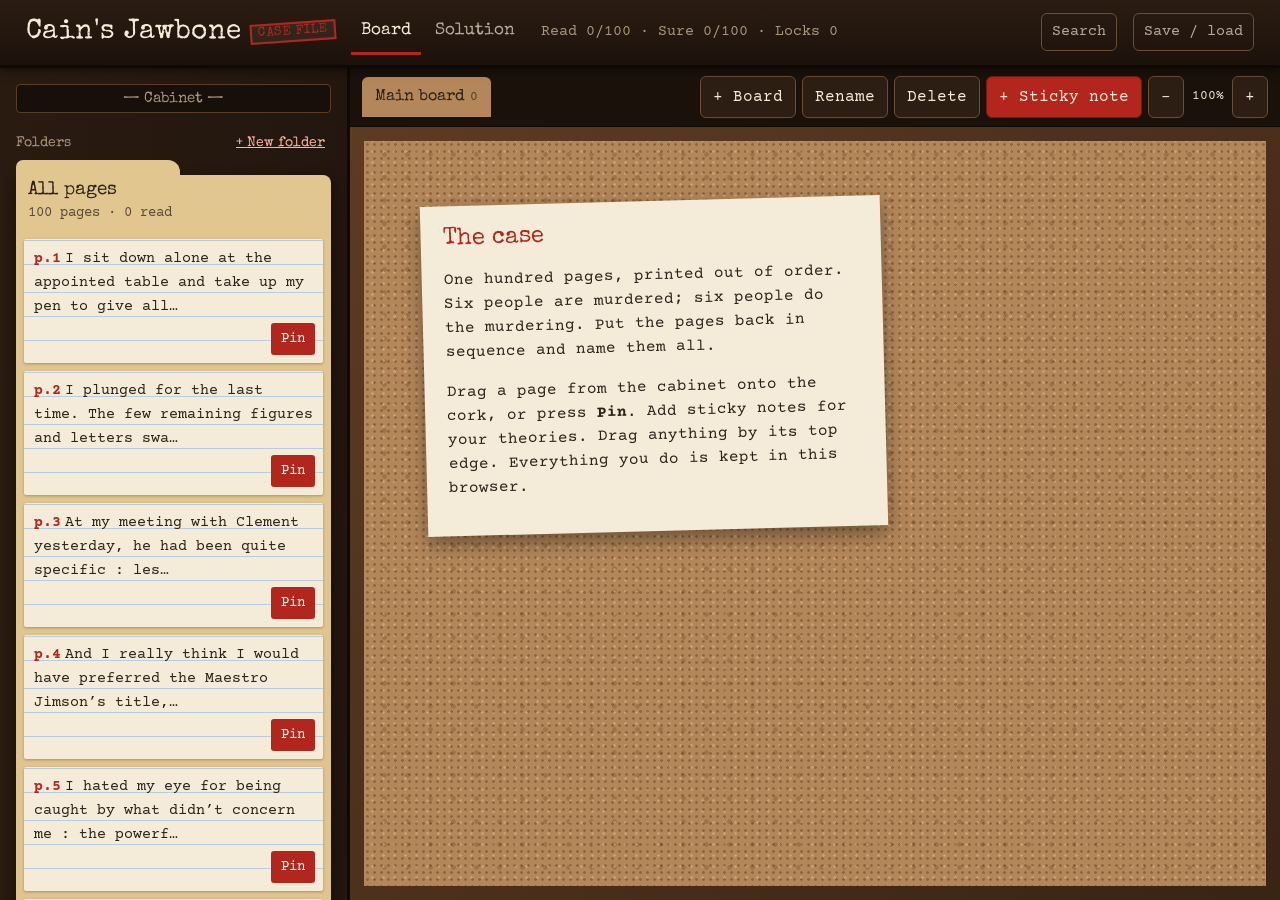
==== commit 5a09821d: "add shortcuts" ====
--- a/index.html
+++ b/index.html
@@ -1,784 +1,126 @@
-<!DOCTYPE html>
+<!doctype html>
 <html lang="en">
-<head>
-<meta charset="utf-8">
-<meta name="viewport" content="width=device-width,initial-scale=1">
-<title>Cain's Jawbone Case File</title>
-<link rel="preconnect" href="https://fonts.googleapis.com">
-<link href="https://fonts.googleapis.com/css2?family=Special+Elite&family=Courier+Prime:ital,wght@0,400;0,700;1,400&family=Caveat:wght@500;700&display=swap" rel="stylesheet">
-<style>
-/* VOICE: a hushed 1930s detective's office, late at night.
-   IDEA: the investigator's desk — filing cabinet of manila folders, a cork board, a typed ledger.
-   PICTURE: the cork board itself, pinned with typed pages and sticky notes.
-   COLOUR and TYPE: dark walnut desk, cork, manila, paper, one evidence-red; Special Elite + Courier Prime + Caveat.
-   LAYOUT: cabinet left, working surface right; on phones one surface at a time behind tabs. */
-:root{color-scheme:dark;--desk:#1f140d;--desk2:#2d1e14;--wood:#4a2f1c;--cork:#b4875a;--manila:#e2c690;--manila-d:#c9a865;--paper:#f4ecd8;--ink:#2a2118;--red:#b3261e;--muted:#a8967c;--soft:rgba(244,236,216,.7)}
-*{box-sizing:border-box;min-width:0}
-html,body{height:100%}
-body{margin:0;background:radial-gradient(ellipse at 30% 0%,#3a2617,var(--desk) 70%);color:var(--paper);font:16px/1.5 "Courier Prime",ui-monospace,monospace;overflow:hidden;display:flex;flex-direction:column}
-button,input,textarea,select{font:inherit;color:inherit}
-button{cursor:pointer}
-:focus-visible{outline:2px solid #ffcf6b;outline-offset:2px}
-[hidden]{display:none!important}
-.btn{background:var(--desk2);border:1px solid #6b4d34;border-radius:6px;padding:8px 12px;min-height:40px;white-space:nowrap}
-.btn:hover{background:#3d2918}
-.btn.red{background:var(--red);border-color:#7a1712}
+  <head>
+    <meta charset="utf-8" />
+    <meta name="viewport" content="width=device-width,initial-scale=1" />
+    <title>Cain's Jawbone Case File</title>
+    <link
+      rel="icon"
+      href="data:image/svg+xml,%3Csvg xmlns=%22http://www.w3.org/2000/svg%22 viewBox=%220 0 100 100%22%3E%3Ctext y=%22.9em%22 font-size=%2290%22%3E%F0%9F%A6%B4%3C/text%3E%3C/svg%3E"
+    />
+    <link rel="preconnect" href="https://fonts.googleapis.com" />
+    <link
+      href="https://fonts.googleapis.com/css2?family=Special+Elite&family=Courier+Prime:ital,wght@0,400;0,700;1,400&family=Caveat:wght@500;700&display=swap"
+      rel="stylesheet"
+    />
+    <link rel="stylesheet" href="styles.css" />
+  </head>
+  <body data-view="board">
+    <header class="top">
+      <h1>Cain's Jawbone<span>CASE FILE</span></h1>
+      <nav id="tabs">
+        <button class="mob" data-v="files">Cabinet</button>
+        <button data-v="board">Board</button>
+        <button data-v="seq">Solution</button>
+      </nav>
+      <span id="stats"></span>
+      <button id="searchBtn" aria-expanded="false" aria-controls="searchF">
+        Search
+      </button>
+      <button id="saveBtn">Save<span class="long"> / load</span></button>
+      <form id="searchF" role="search" hidden>
+        <input
+          id="q"
+          type="search"
+          placeholder="Search every page for a word…"
+          aria-label="Search pages"
+          autocomplete="off"
+        />
+        <label class="chk"
+          ><input type="checkbox" id="whole" /> whole word</label
+        >
+        <button type="button" id="searchX" aria-label="Close search">
+          Close
+        </button>
+      </form>
+    </header>
+    <main class="app">
+      <aside id="files" class="pane">
+        <div class="drawer">— Cabinet —</div>
+        <div id="folders"></div>
+      </aside>
+      <section id="board" class="pane">
+        <div class="boardbar">
+          <div id="boardTabs"></div>
+          <div class="bctl">
+            <button class="btn" id="newBoard">+ Board</button>
+            <button class="btn" id="renBoard">Rename</button>
+            <button class="btn" id="delBoard">Delete</button>
+            <button class="btn red" id="addNote">+ Sticky note</button>
+            <div class="zoom">
+              <button class="btn" data-zoom="-1" aria-label="Zoom out">−</button
+              ><span id="zv">100%</span
+              ><button class="btn" data-zoom="1" aria-label="Zoom in">+</button>
+            </div>
+          </div>
+        </div>
+        <div id="corkWrap">
+          <div id="sizer"><div id="cork"></div></div>
+        </div>
+      </section>
+      <section id="seq" class="pane sheetpane">
+        <div class="paperbox">
+          <h2>The solution</h2>
+          <details id="ledgerBox">
+            <summary>The verdict <span id="ledSum"></span></summary>
+            <div class="ledbody">
+              <p class="lede">
+                Six murders, six victims, six murderers. Name each pair as you
+                uncover it, with the pages that prove it.
+              </p>
+              <div class="lgrid" id="lgrid"></div>
+              <label class="cn"
+                >Case notes<textarea
+                  id="caseNotes"
+                  placeholder="Theories, timelines, the narrator's identity…"
+                ></textarea>
+              </label>
+            </div>
+          </details>
+          <h3 class="sub">The sequence</h3>
+          <p class="lede">
+            Drag rows, use the arrows, or type a position. <b>p.N</b> is the
+            book's printed page; <b>#N</b> is your guess. Locked pages move
+            together as one run.
+          </p>
+          <div class="seqtools">
+            <span id="seqStat"></span
+            ><button class="btn" id="seqReset">Reset to book order</button
+            ><button class="btn" id="seqUnlock">Unlock all</button>
+          </div>
+          <p id="seqFilter" class="filter" hidden>
+            <span id="seqFilterTxt"></span>
+            <button id="seqClear">Show all</button>
+          </p>
+          <ol id="seqList"></ol>
+        </div>
+      </section>
+    </main>
+    <datalist id="tagList"></datalist>
+    <div class="overlay" id="reader" hidden>
+      <article
+        class="sheet"
+        id="sheet"
+        role="dialog"
+        aria-modal="true"
+        aria-label="Page reader"
+      ></article>
+    </div>
+    <div class="overlay" id="modal" hidden>
+      <div class="dlg" id="dlg" role="dialog" aria-modal="true"></div>
+    </div>
+    <div id="toast" hidden></div>
 
-/* header */
-.top{display:flex;flex-wrap:wrap;align-items:center;gap:10px 16px;padding:10px max(2vw,12px);background:linear-gradient(#2b1c12,#1c120b);border-bottom:3px solid #0e0905;box-shadow:0 2px 10px #0008;z-index:5}
-.top h1{font:400 26px/1.05 "Special Elite",monospace;margin:0;letter-spacing:.5px;white-space:nowrap}
-.top h1 span{font-size:13px;color:var(--red);border:2px solid var(--red);padding:1px 6px;margin-left:8px;vertical-align:4px;transform:rotate(-4deg);display:inline-block;background:#f4ecd810}
-#searchF{flex:1 1 100%;display:flex;gap:8px;align-items:center;padding-bottom:2px}
-#searchX{background:none;border:0;color:var(--soft);text-decoration:underline;font-size:14px;min-height:40px;padding:0 4px}
-#q{flex:1;background:var(--paper);color:var(--ink);border:0;border-radius:4px;padding:9px 12px;font-size:16px;min-height:42px}
-.chk{font-size:13px;color:var(--soft);display:flex;gap:4px;align-items:center;white-space:nowrap}
-#tabs{display:flex;gap:4px;flex-wrap:wrap}
-#tabs button{white-space:nowrap;background:none;border:0;border-bottom:3px solid transparent;padding:8px 10px;min-height:42px;font-family:"Special Elite",monospace;color:var(--soft)}
-#tabs button[aria-current=true]{color:var(--paper);border-color:var(--red)}
-#searchBtn{margin-left:auto}
-#searchBtn[aria-expanded=true]{background:var(--paper);color:var(--ink)}
-#searchBtn,#saveBtn{background:none;border:1px solid #6b4d34;border-radius:6px;padding:6px 10px;min-height:38px;font-size:14px;white-space:nowrap;color:var(--soft)}
-#stats{font-size:13px;color:var(--muted);white-space:nowrap}
-
-/* layout */
-.app{flex:1;display:grid;grid-template-columns:330px minmax(0,1fr);min-height:0}
-.pane{display:none;min-height:0}
-#files{display:block;overflow:auto;padding:6px 16px 40px;background:linear-gradient(90deg,#2a1b11,#22160e);border-right:3px solid #0e0905}
-body[data-view=board] #board,body[data-view=files] #board,body[data-view=seq] #seq{display:flex;flex-direction:column}
-#tabs .mob{display:none}
-@media(min-width:900px){body[data-view=seq] .app{grid-template-columns:minmax(0,1fr)}body[data-view=seq] #files{display:none}}
-.filter{background:#fff3c4;border:1px solid #e0c56a;padding:8px 12px;font-size:14px;margin:0 0 10px}
-.filter button{background:none;border:0;text-decoration:underline;color:var(--red);font-size:14px}
-.card{cursor:grab}
-#corkWrap.dropping{outline:4px dashed #ffcf6b;outline-offset:-18px}
-@media(max-width:899px){
-  .app{grid-template-columns:minmax(0,1fr)}
-  #files{display:none;border:0}
-  body[data-view=files] #files{display:block}
-  body[data-view=files] #board{display:none}
-  #tabs .mob{display:inline-block}
-  .top{gap:6px 10px;padding:8px 12px}
-  .top h1{font-size:21px}
-  #stats{display:none}
-  .top h1{flex:1}
-  #searchBtn{order:-1;margin-left:auto}#saveBtn{order:-1;margin-left:0}
-  .top h1{overflow:hidden;text-overflow:ellipsis}#saveBtn .long{display:none}.top h1 span{margin-left:4px}
-  .top h1{order:-2}
-
-  #tabs{flex-wrap:nowrap;overflow-x:auto;width:100%;align-items:center}
-  #tabs button{padding:6px 9px;min-height:40px}
-  .boardbar{padding:6px 8px}
-  .bctl .btn{padding:6px 9px;min-height:38px;font-size:14px}
-}
-
-/* cabinet */
-.drawer{font:400 15px "Special Elite",monospace;color:var(--muted);text-align:center;border:1px solid #5a3d27;border-radius:4px;padding:6px;margin:10px 0 4px;background:#170f09}
-.grp{font:400 14px "Special Elite",monospace;color:var(--muted);margin:22px 0 0;display:flex;justify-content:space-between;align-items:center}
-.folder.drop{outline:3px dashed #ffcf6b;outline-offset:3px}
-.fact{display:flex;gap:12px;font-size:13px}.fact button,.unf{background:none;border:0;text-decoration:underline;color:#5b4a35;font-size:13px;padding:4px 0}
-.unf{margin-left:auto}.unf+.pin{margin-left:6px}
-.grp button{font-size:13px;background:none;border:0;color:#ffb39e;text-decoration:underline}
-.hint{font-size:13px;color:var(--muted);margin:6px 0}
-.folder{position:relative;margin:24px 0 6px;background:linear-gradient(var(--manila),var(--manila-d));color:var(--ink);border-radius:0 8px 6px 6px;box-shadow:0 3px 0 #8d6f3c,0 6px 14px #0007}
-.folder::before{content:"";position:absolute;top:-15px;left:0;width:52%;height:16px;background:var(--manila);border-radius:7px 12px 0 0}
-.folder.tagged::after{content:"";position:absolute;top:-10px;left:10px;width:12px;height:12px;border-radius:50%;background:hsl(var(--h) 60% 45%)}
-.folder.search{--manila:#f0d9a4}
-.ftab{display:block;width:100%;text-align:left;background:none;border:0;padding:6px 12px 10px;min-height:48px}
-.fname{font:400 18px "Special Elite",monospace;display:block}
-.folder.tagged .fname{padding-left:4px}
-.fsub{font-size:13px;color:#5b4a35}
-.fbody{padding:4px 8px 10px;display:grid;gap:8px;animation:slide .25s ease-out}
-@keyframes slide{from{opacity:0;transform:translateY(-6px)}}
-@media(prefers-reduced-motion:reduce){.fbody{animation:none}}
-.card{background:var(--paper);border-radius:2px;box-shadow:0 1px 3px #0004;background-image:repeating-linear-gradient(transparent 0 23px,#b9cde0 23px 24px);background-position:0 30px}
-.card.read{background-color:#e9e1cc}
-.copen{display:block;width:100%;text-align:left;background:none;border:0;padding:8px 10px 2px;font-size:14px;line-height:1.5}
-.copen b{color:var(--red);margin-right:4px}
-.card.read .copen b::after{content:" ✓";color:#5b7a3a}
-.cfoot{display:flex;flex-wrap:wrap;gap:4px;align-items:center;padding:2px 8px 8px}
-.cfoot em{font-size:13px;color:#7a5b30}
-.pin{margin-left:auto;background:var(--red);color:#fff;border:0;border-radius:3px;font-size:13px;padding:4px 10px;min-height:32px}
-.tag{display:inline-flex;align-items:center;gap:2px;font-size:13px;line-height:1.3;background:hsl(var(--h) 55% 82%);color:#2a2118;border-radius:3px;padding:1px 6px;white-space:nowrap}
-.tag button{background:none;border:0;padding:0 2px;font-size:15px;line-height:1}
-mark{background:#a9d8f0;color:inherit;padding:0 1px}
-mark.hl{background:linear-gradient(100deg,#ffe36600 1%,#ffe066 3%,#ffd84a 95%,#ffe36600 99%);padding:0}
-mark.hl.sr{box-shadow:inset 0 -3px 0 #3a8fc4}
-.typed mark.hl{cursor:pointer}
-mark.hn{border-bottom:2px dotted #b3261e}
-.sheet{position:relative}
-.hlpop{position:absolute;z-index:1;width:min(340px,calc(100% - 16px));background:#fffdf6;border:1px solid #c8b48e;border-radius:6px;box-shadow:0 10px 30px #0005;padding:10px;display:grid;gap:8px}
-.hlpop .q{font-size:14px;font-weight:700}
-.hlpop textarea{width:100%;border:1px solid #c8b48e;border-radius:4px;padding:8px;font-size:16px;background:#fff;color:var(--ink)}
-.hlpop .acts{display:flex;justify-content:space-between;align-items:center}
-.hlpop .btn{background:var(--ink);color:var(--paper);border:0}
-.hnotes{list-style:none;margin:0 auto;padding:0 clamp(16px,5vw,44px) 12px;max-width:820px;display:grid;gap:4px;font-size:14px}
-.hnotes button{background:linear-gradient(#ffe066,#ffd84a);border:0;border-radius:2px;padding:0 4px;font-weight:700;margin-right:4px}
-.empty{font-size:14px;color:#5b4a35;margin:4px}
-
-/* board */
-.boardbar{display:flex;flex-wrap:wrap;gap:6px;align-items:center;padding:8px 12px;background:#1a110b;border-bottom:1px solid #0e0905}
-#boardTabs{display:flex;gap:4px;overflow-x:auto;flex:1 1 200px}
-.btab{background:#2d1e14;border:1px solid #5a3d27;border-bottom:0;border-radius:6px 6px 0 0;padding:6px 12px;min-height:40px;white-space:nowrap;font-family:"Special Elite",monospace}
-.btab.on{background:var(--cork);color:var(--ink);border-color:var(--cork)}
-.btab small{opacity:.7;font-family:"Courier Prime",monospace}
-.bctl{display:flex;gap:6px;flex-wrap:wrap}
-.zoom{display:flex;align-items:center;gap:2px}
-.zoom span{font-size:13px;width:44px;text-align:center}
-#corkWrap{flex:1;overflow:auto;border:14px solid var(--wood);border-image:linear-gradient(135deg,#5d3b22,#3a2414) 1;background:#8a6440;touch-action:pan-x pan-y}
-#sizer{position:relative}
-#cork{position:absolute;left:0;top:0;width:2400px;height:1600px;transform-origin:0 0;background-color:var(--cork);background-image:radial-gradient(rgba(70,35,10,.35) 1px,transparent 1.6px),radial-gradient(rgba(255,230,190,.28) 1px,transparent 1.6px),radial-gradient(rgba(70,35,10,.2) 2px,transparent 2.6px);background-size:7px 7px,11px 11px,23px 23px;background-position:0 0,3px 5px,9px 2px}
-.corkempty{position:absolute;left:60px;top:60px;width:min(460px,80vw);background:var(--paper);color:var(--ink);padding:20px 22px;box-shadow:0 8px 20px #0006;transform:rotate(-1.5deg);font-size:16px}
-.corkempty h2{font:400 24px/1.1 "Special Elite",monospace;margin:0 0 8px;color:var(--red)}
-.it{position:absolute;color:var(--ink);box-shadow:0 6px 14px #0006}
-.it.dragging{box-shadow:0 16px 30px #0008;transform:rotate(1deg) scale(1.02)}
-.grip{display:flex;align-items:center;gap:4px;padding:10px 6px 4px;cursor:grab;touch-action:none;user-select:none;position:relative;flex-wrap:wrap}
-.grip button{background:none;border:0;font-size:13px;padding:4px 6px;min-height:30px;color:inherit;text-decoration:underline}
-.grip .rm{margin-left:auto;text-decoration:none;font-size:18px}
-.tack{position:absolute;left:50%;top:-7px;width:16px;height:16px;margin-left:-8px;border-radius:50%;background:radial-gradient(circle at 35% 35%,#ff7b6e,var(--red) 55%,#5c0f0a);box-shadow:2px 3px 3px #0006}
-.pg{width:270px;background:var(--paper)}
-.pg .grip b{color:var(--red);font-family:"Special Elite",monospace;font-size:17px}
-.ptext{white-space:pre-wrap;font-size:13px;line-height:1.55;padding:2px 12px 12px;max-height:240px;overflow:auto}
-.note{min-width:210px;min-height:170px;background:#fbe88a;display:flex;flex-direction:column}
-.note.c1{background:#f9b7c4}.note.c2{background:#a9d8f0}.note.c3{background:#bfe3a3}
-.note textarea{flex:1;width:210px;min-height:130px;background:none;border:0;resize:both;padding:4px 12px 12px;font:600 21px/1.2 Caveat,cursive;color:#2a2118}
-.note textarea:focus{outline:none}
-
-/* sequence & ledger */
-.sheetpane{overflow:auto;padding:20px max(3vw,14px) 60px}
-.paperbox{max-width:980px;margin:0 auto;background:var(--paper);color:var(--ink);padding:clamp(16px,3vw,32px);box-shadow:0 10px 30px #0008}
-.paperbox h2{font:400 clamp(26px,4vw,36px)/1.05 "Special Elite",monospace;margin:0 0 6px}
-.paperbox p.lede{margin:0 0 16px;max-width:65ch}
-.seqtools{display:flex;flex-wrap:wrap;gap:8px;align-items:center;margin-bottom:12px;font-size:14px}
-.seqtools .btn{background:#ede2c8;color:var(--ink);border-color:#c8b48e}
-#seqList{list-style:none;margin:0;padding:0}
-#seqList li{display:grid;grid-template-columns:44px minmax(0,1fr) auto;gap:4px 10px;align-items:center;padding:8px 4px;border-bottom:1px dashed #c8b48e}
-#seqList li.sure{background:#e3efcf}
-#seqList li.chain{border-left:4px solid var(--red);padding-left:8px}
-#seqList li.joined{border-bottom:0}
-.locks{grid-column:2/-1;display:flex;flex-wrap:wrap;gap:6px}
-.lockb{background:none;border:1px dashed #b9a47c;border-radius:4px;font-size:13px;padding:2px 8px;min-height:30px;color:#6b5636}
-.lockb.on{border-style:solid;border-color:var(--red);color:var(--red);background:#f8e3dc}
-#seqList li.over{border-top:3px solid var(--red)}
-.pos{font-size:13px;color:#8d7650;text-align:right}
-.sp{background:none;border:0;text-align:left;padding:4px 0;font-size:14px;line-height:1.45}
-.sp b{font:400 19px "Special Elite",monospace;color:var(--red);margin-right:4px}
-.sp .tag{margin-left:4px}
-.ctl{display:flex;align-items:center;gap:4px}
-.ctl button{width:36px;height:36px;border:1px solid #c8b48e;background:#efe5cd;border-radius:4px}
-.ctl input[type=number]{width:62px;height:36px;border:1px solid #c8b48e;background:#fff;border-radius:4px;padding:0 6px;font-size:16px}
-.ctl label{font-size:13px;display:flex;align-items:center;gap:3px}
-@media(max-width:480px){.top h1 span{display:none}}
-@media(max-width:600px){#seqList li{grid-template-columns:36px minmax(0,1fr)}.ctl,.locks{grid-column:2}}
-#ledgerBox{border:1px solid #c8b48e;background:#efe5cd;margin:10px 0 24px;padding:0 16px}
-#ledgerBox summary{font:400 22px "Special Elite",monospace;padding:12px 0;cursor:pointer;min-height:44px}
-#ledgerBox[open]{padding-bottom:12px}
-.ledbody{max-height:30vh;overflow:auto;overscroll-behavior:contain;padding-right:4px}
-#seq{overflow:hidden;padding-bottom:16px}
-#seq .paperbox{flex:1;min-height:0;width:100%;overflow:hidden;display:flex;flex-direction:column;padding-bottom:0}
-#seq .paperbox>*{flex:none}
-#seq #seqList{flex:1 1 auto;min-height:120px;overflow:auto;overscroll-behavior:contain;border-top:1px solid #c8b48e;margin:0 calc(-1*clamp(16px,3vw,32px));padding:0 clamp(16px,3vw,32px) 16px}
-@media(max-width:600px){#seq{padding:8px 8px 8px}#seq .paperbox h2{font-size:24px}#seq .lede{font-size:14px;margin-bottom:8px}#ledgerBox{margin:6px 0 12px}.ledbody{max-height:25vh}}
-#ledSum{font:14px "Courier Prime",monospace;color:#7a5b30;margin-left:8px}
-.sub{font:400 24px "Special Elite",monospace;margin:0 0 6px}
-.lgrid{display:grid;gap:12px}
-.lrow{display:grid;grid-template-columns:40px repeat(3,minmax(0,1fr));gap:8px;align-items:end;padding-bottom:12px;border-bottom:1px dashed #c8b48e}
-.lrow .n{font:400 26px "Special Elite",monospace;color:var(--red)}
-.lrow label,.cn{font-size:13px;display:grid;gap:2px}
-.lrow input,.cn textarea,.lrow textarea{border:0;border-bottom:1px solid #8d7650;background:transparent;font-size:16px;padding:6px 2px;color:var(--ink)}
-.lrow .wide{grid-column:2/-1}
-.lrow textarea{border:1px solid #c8b48e;min-height:44px;resize:vertical}
-.cn textarea{border:1px solid #c8b48e;min-height:140px;margin-top:6px}
-@media(max-width:600px){.lrow{grid-template-columns:30px minmax(0,1fr)}.lrow label,.lrow .wide{grid-column:2}}
-
-/* reader & modal */
-.overlay{position:fixed;inset:0;background:#000a;z-index:20;display:flex;align-items:flex-start;justify-content:center;overflow:auto;padding:4vh 12px}
-.sheet{width:min(760px,100%);background:var(--paper);color:var(--ink);box-shadow:0 20px 50px #000;padding:0 0 20px}
-.shead{display:flex;align-items:center;gap:6px;padding:10px 12px;border-bottom:1px solid #d6c7a5;position:sticky;top:-4vh;background:var(--paper);flex-wrap:wrap}
-.shead h2{font:400 28px "Special Elite",monospace;margin:0 6px;color:var(--red)}
-.shead .navb{width:40px;height:40px;border:1px solid #c8b48e;background:#efe5cd;border-radius:4px;font-size:20px}
-.stamp{font:400 13px "Special Elite",monospace;color:var(--red);border:2px solid var(--red);padding:2px 6px;transform:rotate(-3deg)}
-.shead .close{margin-left:auto;background:var(--ink);color:var(--paper);border:0;border-radius:4px;padding:8px 14px;min-height:40px}
-.overlay#reader{padding:0;background:var(--paper);display:block}
-#reader .sheet{width:100%;min-height:100%;box-shadow:none;padding-bottom:40px}
-#reader .shead{top:0;padding:4px max(2vw,8px);gap:6px;flex-wrap:nowrap;z-index:2;box-shadow:0 2px 6px #0002}
-#reader .shead h2{font-size:20px;margin:0 2px;white-space:nowrap}
-#reader .shead .navb{width:36px;height:36px;font-size:18px}
-#reader .shead .stamp{font-size:12px;white-space:nowrap;overflow:hidden;text-overflow:ellipsis}
-#reader .shead .close{min-height:36px;padding:4px 12px}
-#reader .typed,#reader .hlbar,#reader .meta{max-width:820px;margin-inline:auto}
-
-.typed{white-space:pre-wrap;font-size:17px;line-height:1.75;padding:18px clamp(16px,5vw,44px) 10px;max-width:70ch}
-.meta{padding:12px clamp(16px,5vw,44px);border-top:1px dashed #c8b48e;display:grid;gap:12px}
-.tags{display:flex;flex-wrap:wrap;gap:6px;align-items:center}
-.tags input{border:1px solid #c8b48e;background:#fff;border-radius:4px;padding:6px 8px;font-size:16px;width:180px;color:var(--ink)}
-.meta label{display:grid;gap:4px;font-size:13px}
-.meta textarea{border:1px solid #c8b48e;background:#fffdf6;border-radius:4px;padding:8px;font-size:16px;color:var(--ink)}
-.hlbar{display:flex;flex-wrap:wrap;gap:8px 12px;align-items:center;padding:0 clamp(16px,5vw,44px) 12px;font-size:13px;color:#6b5636}
-.hlb{background:#ffe066!important;color:var(--ink)!important;border-color:#d4b23a!important}
-.links{display:grid;gap:6px;font-size:14px}
-.links form{display:flex;flex-wrap:wrap;gap:6px;align-items:center}
-.links input{width:70px;border:1px solid #c8b48e;background:#fff;border-radius:4px;padding:6px;font-size:16px;color:var(--ink)}
-.links .btn{min-height:36px;padding:4px 12px;background:#ede2c8;color:var(--ink);border-color:#c8b48e}
-.lk{background:none;border:0;color:var(--red);font:400 17px "Special Elite",monospace;text-decoration:underline;padding:0 2px}
-.ul{background:none;border:0;font-size:13px;text-decoration:underline;color:#6b5636}
-.row{display:flex;flex-wrap:wrap;gap:8px;align-items:center;font-size:13px}
-.row select{border:1px solid #c8b48e;background:#fff;color:var(--ink);border-radius:4px;padding:8px;font-size:16px;min-height:40px}
-.row .btn{background:var(--red);color:#fff;border-color:#7a1712}
-.dlg{width:min(560px,100%);margin-top:10vh;background:var(--paper);color:var(--ink);padding:20px;box-shadow:0 20px 50px #000}
-.dlg h3{font:400 22px "Special Elite",monospace;margin:0 0 10px}
-.dlg input,.dlg textarea{width:100%;border:1px solid #c8b48e;background:#fff;border-radius:4px;padding:8px;font-size:16px;color:var(--ink)}
-.dlg textarea{min-height:180px;font-size:13px}
-.dlg .acts{display:flex;flex-wrap:wrap;gap:8px;justify-content:flex-end;margin-top:14px}
-.dlg .btn{background:#ede2c8;color:var(--ink);border-color:#c8b48e}
-.dlg .btn.red{background:var(--red);color:#fff}
-#toast{position:fixed;left:50%;bottom:20px;transform:translateX(-50%);background:var(--ink);color:var(--paper);border:1px solid #6b4d34;padding:10px 16px;border-radius:6px;z-index:40;font-size:14px;box-shadow:0 6px 20px #0008}
-</style>
-</head>
-<body data-view="board">
-<header class="top">
-  <h1>Cain's Jawbone<span>CASE FILE</span></h1>
-  <nav id="tabs">
-    <button class="mob" data-v="files">Cabinet</button>
-    <button data-v="board">Board</button>
-    <button data-v="seq">Solution</button>
-  </nav>
-  <span id="stats"></span>
-  <button id="searchBtn" aria-expanded="false" aria-controls="searchF">Search</button>
-  <button id="saveBtn">Save<span class="long"> / load</span></button>
-  <form id="searchF" role="search" hidden>
-    <input id="q" type="search" placeholder="Search every page for a word…" aria-label="Search pages" autocomplete="off">
-    <label class="chk"><input type="checkbox" id="whole"> whole word</label>
-    <button type="button" id="searchX" aria-label="Close search">Close</button>
-  </form>
-</header>
-<main class="app">
-  <aside id="files" class="pane">
-    <div class="drawer">— Cabinet —</div>
-    <div id="folders"></div>
-  </aside>
-  <section id="board" class="pane">
-    <div class="boardbar">
-      <div id="boardTabs"></div>
-      <div class="bctl">
-        <button class="btn" id="newBoard">+ Board</button>
-        <button class="btn" id="renBoard">Rename</button>
-        <button class="btn" id="delBoard">Delete</button>
-        <button class="btn red" id="addNote">+ Sticky note</button>
-        <div class="zoom"><button class="btn" data-zoom="-1" aria-label="Zoom out">−</button><span id="zv">100%</span><button class="btn" data-zoom="1" aria-label="Zoom in">+</button></div>
-      </div>
-    </div>
-    <div id="corkWrap"><div id="sizer"><div id="cork"></div></div></div>
-  </section>
-  <section id="seq" class="pane sheetpane">
-    <div class="paperbox">
-      <h2>The solution</h2>
-      <details id="ledgerBox"><summary>The verdict <span id="ledSum"></span></summary><div class="ledbody">
-        <p class="lede">Six murders, six victims, six murderers. Name each pair as you uncover it, with the pages that prove it.</p>
-        <div class="lgrid" id="lgrid"></div>
-        <label class="cn">Case notes<textarea id="caseNotes" placeholder="Theories, timelines, the narrator's identity…"></textarea></label>
-      </div></details>
-      <h3 class="sub">The sequence</h3>
-      <p class="lede">Drag rows, use the arrows, or type a position. <b>p.N</b> is the book's printed page; <b>#N</b> is your guess. Locked pages move together as one run.</p>
-      <div class="seqtools"><span id="seqStat"></span><button class="btn" id="seqReset">Reset to book order</button><button class="btn" id="seqUnlock">Unlock all</button></div>
-      <p id="seqFilter" class="filter" hidden><span id="seqFilterTxt"></span> <button id="seqClear">Show all</button></p>
-      <ol id="seqList"></ol>
-    </div>
-  </section>
-</main>
-<datalist id="tagList"></datalist>
-<div class="overlay" id="reader" hidden><article class="sheet" id="sheet" role="dialog" aria-modal="true" aria-label="Page reader"></article></div>
-<div class="overlay" id="modal" hidden><div class="dlg" id="dlg" role="dialog" aria-modal="true"></div></div>
-<div id="toast" hidden></div>
-
-<script>
-{
-const PAGES = ["I sit down alone at the appointed table and take up my pen to give all whom it may concern an exact account of what may happen. Call me nervous, call me fey, if you will ; at least this little pen, this mottled black and silver Aquarius, with its nib specially tempered to my order in Amsterdam, is greedy. It has not had much work since it flew so nimbly for the dead old man. As I watch the sea, Casy Ferris passes with down-dropped eyes. Of course, to-day is the day. Her father reminds me of a valetudinarian walrus. But she has, I suppose, to have somebody. St. Lazarus-in-the-Chine is full, no doubt, already. I think she is rash ; but it is none of my business. Where about the graves of the martyrs the whaups are crying, my heart remembers how. Strange that he comes into my head so much to-day. I hope it’s over some flotsam fish that the birds are making whaupee. But all the nice gulls love a sailor. Ugh.", "I plunged for the last time. The few remaining figures and letters swam as they came up to me. Then I took them in. There were no more. I glanced about me. I felt I was getting my money’s worth. London is like that ; it accepts the wanderer home with a sort of warm indifference. The woman’s beauty was, I surmised, profound ; her creamy dress, contrasting with her vivid colouring, showed to me, though more as white against a gay brick sepulchre than snow against roses. Yes it was a dreadful beauty, as far as I could see, and I recalled the stark phrases : Which swept an hundred thousand souls away ; yet I alive. But he was not ; the writer had strangely died to-day. And again they continued this wretched course three or four days : but they were every one of them carried into the great pit before it was quite filled up. Where was Henry? Ah, he was standing by her, close enough to touch the small buoyant face that topped her pillared neck most like a bell-flower on its bed. Would he appreciate?", "At my meeting with Clement yesterday, he had been quite specific : less than twenty thousand yards as average---seventeen thousand six hundred to be exact---full ration of the assassin’s wonderful substance, a little act of justice at the end of less than a week, and then the glorious stuff galore for ever. I felt excellent as I took my second pill. At least I was on my way, for I had come upon the major half of a publishing firm ; they had always been very good to me, what with Austin Freeman, Oppenheim and Mary Roberts Rinehart. O my mother was loath to have her go away, all the week she thought of her, she watched for her many a month. And then there was a forgotten line. But the red squaw never came nor was heard of there again. I thought it a pity that Hodder was not there : what a sweet name for a village! My signs are a rain-proof coat, good shoes. No friend of mine takes his ease in my chair. I have no chair.", "And I really think I would have preferred the Maestro Jimson’s title, now that this piled abomination is actually before me. But the queen can do no wrong. The rain that came heavily is drying off lightly. There, jauntily tripping from the edge of one puddle to another is crisp Sir Roland Mowthalorn, shuddering old thing, intent to buy the day’s buttonhole from gin-faced Annie behind the church. I remember clearly, perhaps because I ought to have my wits about me for another purpose, how Sir Roland’s father, Sir Weedon, once saw Henry taking the part of Lesurques and mixed him up with Le Cirque d’Hiver. Instead of really explaining, she points me gaily to a little boy about, she says, to tumble into the sea. Perhaps he has already tumbled in. In the snowy cumulus above the orange there seems to be now a hole. She tells me to mash all with a spoon. If she had said a mashie. But she is so beautiful. Can I suspect her?", "I hated my eye for being caught by what didn’t concern me : the powerful grip of the new young man. But it was parading a couple of letters for all to see. Thomas Hardy had been, and my doctor uncle in the war had been just the reverse. And I would have to cut out the stops, I realised futilely, for something vaguely Buddhistic. He went on about Browning. I always used Bisto myself, and anyway Henry, the angel, was plying his intended fifth with Emperor’s Peg---equal parts of vitriol and applejack in his case---at the top of the ruined lighthouse. I incontinently powdered my nose. He told me that, as far as I could gather, a certain good-looking Evelyn Hope was dead. What Hopes? I meant, did one know the family? It was really the way he took it for granted that I would rather hear him talking about Cerebos and Cerebos and Cerebos or something than attend to poor Henry that irritated me beyond endurance.", "I considered that venerable whose winter Achilles thought to take from the lips of Cressida. Why not? I set fire to one end of him, gloatingly, and my nerves benefited. Electric Febrifuge may be ; but bad for life’s fitful fever. Its active ingredient had finally let me down. I was nothing if not generous. I started my fellow garden enthusiast on the foxgloves. He would appreciate that if he knew. Yes, I was doing my best for the dear girl. I wished I could make up (she would appreciate this) my mind about her. If we did decide---and that weighed with a girl---she would not have to change the initials on her parti-panties. I thought of the old spare-room in this very house, where Mrs. Gay used to lie upon her visits. When I was ill, I was put there, with the only dangling bell-wire in all the place, descending behind my head. I used of course to have nightmares of the Speckled Band, and awfully scream down the house.", "I had gone to sleep the night before after rereading Typhoon. It had always struck me as a remarkable work. Now was the hour when Charles Victor Hugo Renard-Beinsky had risen untimely for the sake of the investigating judge. But the very phrase struck chill like the slap of the Firth of Forth above the heart, wading out over the coal dust in the morning. I had investigated ; but who would believe an investigator who had not stirred from Baker Steet? I was a judge, but with no sombre little cap, and no machinery to make my judgements effective. I felt I needed something. Would I be comforted by a Jew’s lime and the concomitant odour? I tried, and felt relieved. Someone had advised me, a few days before, to read Conrad in search of his Youth, or in Search of a Father, was it? But I had always found Conrad unreadable, as far from English as the Poles, and did not mean to try again.", "Could I be developing a green-eyed streak? I investigated the body before me with the aid of a powerful glass. At least I always thought of it as powerful, because I never could quite understand how it worked. I knew I ought to have the body as long as possible. At last I was satisfied. I measured the distance carefully with my eye : a good forty inches, I made it. I gathered from his talk that Guido looked his last to-day on the sausage place---furtively I knew how excellent---and that Kilmarnock and Belmerino completely lost their heads. But whether or not this was cause and effect I couldn’t make out. I wished for the hundredth time I had a better brain. Later she was wearing the same bow---I loathed bows myself---and that time he found them and trimmed the left end. Then he turned what he was holding a bit ; so that it pushed its way right through. Then he twiddled the black knobby thing, and Mr. Hall burst in upon us. The knobby thing was black and red.", "The sound of the bell, as of a boding gnat, just came to me. The finger causing it was, I knew, the index of a most skilful hand, one I had commanded, one that would pluck me from embarrassment, and yet one I vaguely distrusted. Really, if the lower orders don’t set us a good example, what on earth is the use of them? They seem, as a class, to have absolutely no sense of responsibility…. One had to be in the key for such things. I felt I should enjoy it as I got used to it. The bell again, and then a far sensation of feet. I was glad the man had come ; time was not unlimited. I remembered that, when I was returning after a fortnight’s absence during which my assistant Charles Day had deputised for me in my lectures on mineralogy at Peebles University, a tactless hand had left on the blackboard : “Let us work while it is yet Day ; for the Knight cometh when no man can work.”", "Then came Hyacinth’s day. He laughed when he remembered that, as we were walking round the garden, and said it was too late for Jasmine’s day at any rate. I liked to hear him laugh, and thought it was absurd for him to be called after what the man Boots didn’t understand. The latter’s way of expressing himself seemed to me childish ; why should we, of all people, use singular for plural and plural for singular? They went back two days and formulated their bet, till I could have howled. If he got the third point, she’d owe him a box of a hundred Egyptian cigarettes---Gourdoulis, and if she won, he’d give her three pairs of Etam dawn mist, ten inches. They looked so bright about it all. She drooped long seed pearl things right over the soup. Ear-drops, as my mother had called them, I never could abide ; probably because I belonged to the other side of the family. My mistress wore them ; was it for that that I had begun to tire of her already?", "If Henry had been there he could have told me what to do. His great voice, tuned and broken at the capstan bar, would have breezily put me right. Tears came to my eyes. I was, I supposed, an emotional old fool. So I came back and waited in Orchard, it ran through my head, where he cast up blinded that night, which were my true friend Ravager, which were always good to me since we was almost pups, and never minded of my short legs. Very emotional. But there was no need for me to weep just at the end of the second dog, nor would I. Henry had taught me a little of his trade, and this, curiously enough, was what had struck. After all the Grundy Sapphic of yesterday had described a more universal taking off in Ireland. I did not quite agree with de Quincey that murders in Ireland did not count. But perhaps it was an optimistic memory which told me that such things used not to happen when the queer old Dean was alive.", "I rubbed my eyes and massaged my temples with pronated finger-tips. Then I fumbled two aspirin tablets into my mouth : Noel Coward’s King Charles’s Head. I had a very bad head. My vis-à-vis hadn’t a bad head, now I came to consider it, bowed over the documents. It is a very ungentlemanly thing to read a private cigarette case. I became a trifle abstracted. What, I wondered, would he have said about an abstracted will? He might answer to the same name as the man who sang : “Ah, are you digging on my grave?” But a softer fellow I had rarely seen. On velvet, yes, on velvet I would have trusted him ; but not on cinders, by no means on cinders. Yet the keen eyes bent like small topaz searchlights over the writing. I would get, I felt, what I wanted from this man. But then I suddenly remembered the words of the poet :\n        The golden one is gone from the banquets,\n        She, beloved of Atimetus,", "Rintrah, where has thou hid thy bride?\n        Weeps she in desert shades?\n        Alas! my Rintrah, bring the lovely jealous\n           Ocalythron.\nThen against a possible invasion of my privacy, I touched my white cheeks until they blushed. My luck was not in. He was a typically farm-labourer, with what thy’d call in Bloomsbury a Newdigate fringe. Just like that sort of a poet, I supposed they’d mean. He anchored himself heavily, consciously waving an empty pipe. Henry was now stooping over the other body, whistling between its teeth. What would I have done, I wondered? Really this sort of thing was native to me in a way. I wished there were water without going for it. I remembered, of course, that there was a conduit dating from 1597 standing here in the market place. But that was of little use to me. On the whole, I thought I would have as much nerve as my dear hero. But one never knew.", "My ears were becoming attuned, and for the first time I heard clearly what the woman was saying : “Are you going to leave everything to me?” she asked, and I could have sworn her companion started. Then seeing, or thinking he saw, his mistake, he answered : “You must do just as you think fit, May.” After all it was none of my business. Some fragments of dejected flesh still lay among the rests of the spilled wine. At my sign, Henry stooped and made all clean again. And there was no immediate call for me to listen further, for there came a pause during which both seemed busy with their thoughts. And I too thought. The voice was like and yet not like that of Janetta Sheringham. How we had laughed that day in the hay field when John sat on the buttered rolls, and we devised games out of straws, and we thought the cricket a war-horse, barded and chaufroned too, real fairy, with wings all right.", "Now, I considered, in my dear Lyons it would be coming of age hours, and I wondered if they would ever do that over here. I fancied what self-consciousness and preciosity there would be, for instance, if the B.B.C. ever took it up. A strange institution ; but the nursed fuse was always interesting. Yes, if sitting at the familiar table with Bart chewing at my moccasins, I could have broadcast it all, I would have left the mighty heart of England to deal with it. On that very day, I recalled, another terrible thing happened. John Hewit and Sarah Drew, just engaged to be married, were working together in a field of barley when they were both struck by lightning. Alexander, the only noteworthy Pope of my native land, was demonstrably affected. And my namesake wrote a letter, in which he said that Sarah’s left eye was injured, and there appeared a black spot on her breast. Her lover was all over black ; but not the least sign of life was found in either.", "One’s eyebrows were one’s own, I always thought. Though I did remember a case---Aunt Mary’s, to be precise---when it was not so. She had met him after the explosion, of course ; and when it became a question of dinner and the Highgate Empire, actually with performing quaggas, she put herself in the hands of the man who made up for, if anything could make up for, the Russian ballet. And they dropped, naturally, like two fuzzy caterpillars into the clear soup at supper. The old days. The Highgate Empire, where Wilkie Bard, as Lauder did not say, sang o’ his love and fondly sae did I o’ mine. At last the two little horrors ceased in their shrill claim and counter-claim for sweaty quasi-transparencies of colour, and goggled at me while I put black to mine. Bill always called them two dark flapper moons. Should I make an effort and go back to Henry? He was ready to love. That at least was obvious.", "I am conveniently situated, with the Moon on the one hand and the Dawn on the other. Conveniently situated for some things, that is. Here’s young Sawnie, for instance, parking his Fordor with a perfectly grey face. I’m sorry. He is fumbling with the lock arrangement. I’ve never tried the stuff myself ; bad for the hand. He’s visiting the Moon for the first time to-day and just the first. I almost wish I had tried the Lapsang. I remember I once received seven pounds of Lapsang from Grace. Or the Moning, very choice, delicate flavour. Why go to pubs? There would be no Moning at the bar. Yes, there’s Kate Somerset, looking actually proud. And that must be he. Poor child. Ah, here she is. She slips like a blonde lily into the chair opposite. My heart turns over a little in my breast and then re-settles. She is very beautiful. Why should I think her beauty somewhat sinister? Because, perhaps, marriage is in the air?", "I discussed certain passages with the man, and he was too guardedly ignorant in his contributions to our discussion. The chapter on the fall of the rupee you may omit. It is somewhat too sensational. Even these metallic problems have their melodramatic side. But would I have called him to me had it not been for money? Many a truth had been spoken, I reflected, as an epigram. Like something very far away in a great disused house, that may to the aching ear seem to be lifting a flag in some disused second cellar, my suspicion made an escaping movement, a movement of birth in a blank and distant subterrene of my mind. As I looked at him I realised that no single dish would satisfy the man. He would be, even to start with, for a course of soup, and then another of fishes, as my namesake said, and another of birds. I have never met any really wicked person before. I feel rather frightened. I am so afraid he will look just like every one else.", "Yesterday he got in another of his own kind, who agreed she’d done it all herself. He twiddled the polished knob and Mr. Hall came into the room again. I heard him muttering that it was appropriate the Human Comedy couldn’t possibly have gone on beyond to-day. I, rather surprisingly, liked music. Surprisingly, that is, to anyone who did not know that my people came from the same place as the McCrimmons, that famous race of hereditary music makers. I was rather astonished to hear him saying something about someone who was by virtue first, then choice, a queen. Tell me, if she were not design’d th’ eclipse and glory of her kind. So I pulled his sleeve. He pulled my ears, and said it was Wotton, which I didn’t think it was, and that she had only just come to Falkland. I made a low noise and at once knew I had done the wrong thing. Usually he just said William Sydney Porter, which I offended ; but then he said something much worse.", "The best I had done seemed to me blank and suspicious, my great thoughts as I supposed them, were they not in reality meagre? Next day I would have to pay for all I had had of solace, and for all I would have later. It would, I thought, have seemed impossible to link Will’s friend Ben with Will’s wife, and yet they went off together, or at least on that same day : the bricklayer out of Annandale and the inheritor of the second-best bed : strange bedfellows. Underneath this stone, he had said, doth lie as much Beauty as could die ; but of course he hadn’t been talking about her. Nor had either had anything to do with my waking, my strong tea, and my first pill. That all happened by the Mole, and there was the oldest brass in England, saying : SIRE : IOHAN : DAUBERNOUN : CHIVALER : GIST : ICY : DEV : DE : SA : ALME : EYT : MERCY. Good enough. We have circled and circled till we have arrived home again, we two.", "To reckon with Henry! That was never easy. Just beyond the laurels, I turned sharply and there he was, bending over the body of his latest victim. There was blood all about. I called to him sharply and he seemed dazed. Afterwards I brought in my rough old friend Calabar Bean to help me---this on the very day when I had proved digitalis purpurea, though I did not know if the profession prescribe it usually as such, a signal wash out. But why should this aspect have come into my head? Far, far from here the Adriatic breaks in a warm bay among the green Illyrian hills. Matthew, Mark, Luke, and John. Read Mark Twain and inwardly digest. But I had to keep my wits about me. He pottered about with me and succeeded at last in making friends with Henry. Already he felt that I was leading him to the fountain Ponce de Leon sought, where he who drinks is deathless. And he was not so far wrong.", "He always talked to me about murder, when we were alone together. And that day he told me it was the birthday of a good one in prison. John and Cornelius, the Dort people ; I can’t say I understood very much. But I liked his name, and showed him so, for he had always been very clement to me, even about that cat Jasmine. By the bye, Tusitala and Flora had both come over to our place. Of course you might say that was nothing to make a song about. But others had not agreed. And just as I was feeling how much I loved him, he put on funny clothes and went away. I lowered myself and made love to Flora. It was quite late when he came back with her. He had always told me that I was absurdly sensitive. It might be so. Explain it how you will, when I first set eyes on her I felt no vibration, no hint at all, of my latter end. I was banished and slept miserably with Flora.", "I hate seeing things like this in the paper. Bill to Solve the Traffic Problem. Bill to improve the Secondary Schools. I am never asked. I am not qualified. It is all so sudden. I find it hard to reconcile my guest with the Duchess of that name, though I know how popular everything to do with the Wimpole Street singer is just now, except perhaps her singing. Toll slowly, a match box rhythm. Bryant and, of course, May. Rub gently, she is here, under the snow. Poor Oscar. Nor will the ends drop off. Nor can her eyes go out. Pure Francis Thompson. He sold matches. But I feel I am letting the dear girl down. There’s a contrast : Fidelia Faustina Flora Blackwood, sister of Ebenezer Blackwood, which of course it is. She marches by on muscular pink hocks. The thought of that evening in the Left Luggage Office parches me, makes my heart beat differently. I must say I envy Alexander having his first, and perhaps his second, in there. I think wistfully of the poet’s lines: \n        But rum alone’s the tipple, and the heart’s delight", "Of Cathleen, the daughter of Houlihan.\nNext day I saw that my suspicions of Caroline had been well-founded. This was an infernal nuisance ; a Chinese confrère of mine might even have called it a hellebore. It was annoying to share the house with someone who reacted to wild jasmine much as he reacted to roses. He throve on my roses. To that extent I was satisfied with him. Puffing at Gianaclis and blowing at myself for a fool, I tried to consider my competence, or lack of it. I had always thought that to carry the name of fourteen popes and two anti-popes meant nothing to me either way. To share it with Giulio de Medici might sound more sinister to the uninstructed. At least the quality of mercy was little exerted, much less strained, in me. Roses automatically reminded me of my aunt Cynthia who had, before there was any constraint between them, asked the poor old Ahkoond of Swat to share a dream next with her heart among these decorative but vestigial flowers.", "After I might just as easily have been a literary bloke, like Jeremy Taylor or Eugene Sue. I told myself that all art was one. There might be superficial differences in their work, but they had, in the words of the old song, gone the same way home. When was it? Why, to-day, if I mistook not. I felt I must take a grip of my failing, in so far, that was, as it distorted the time factor. But in that case I knew I was right. To think of time---of all that retrospection, to think of to-day, and the ages continued henceforward. Have you guessed you yourself would not continue? Have you dreaded these earth beetles? But it occurred to me that to think of time with my delight would have got him guessing. I woke to the consciousness that I had done very little in my life. Not Dolittle but Didlittle. What was a did little? Didling, perhaps, or didlet. It was at the former that I woke to consciousness that morning.", "The girl had left Henry by this time, thank God. She was an obvious whey-face. She didn’t seem capable for a moment of understanding those first two killings of his. He was being a dear. He had sent the rector’s aunt away, as he explained to the girl, like a bee with a sore bonnet. A foreign touch. Killing time, yes. I was doing that. It was funny how idly the mind worked ; or seeming idly. Perhaps there was something in heredity after all. I pondered to its direction. An accent was a terrible thing, I thought. Killing timewouldn’t be so good. I realised that I was impressionable, that I liked a good murder. But Hodge, once settled, wasn’t in the least like a singer. He had a wen, and scratched his left whisker. I supposed it would be different to suddenly develop a wen for someone. Different and messier. He asked me about Ben Wade, hitherto merely mutely unemployed, and of course I said the right thing.", "I had seen, day after day, every sunlit or night obscured detail of the funny old house I had visited so many years ago. Through it, handsome, cadaverous and so quiet, had walked Death himself, tapping unnoticed at the very walls of the mansions of life ; trying here, failing there, lightly fingering for the sign of a breach. A tiny opening. Apparently the person who slept in the lock-up at that county town on the Severn, or perhaps woke, would hear this time. I had found that I could face my usual mixture of Peaberry Mysore and Blue Mountain. I had made certain havoc of two on toast, their silver skins laced with their golden blood. To think of the tiny Clem mixed up, nay, a prime mover, in such affairs. Useful, courteous little chip of a bat. He had hushed my brat for me when he was only six, one morning on which I had wanted to go out for a walk.", "I found myself by that one of the windows which overlooked the stone broach spire---a rarity in Kent---of Pluckley church, and the light would strike my book from over my right shoulder. I drew a volume from my pocket ; blind-tooled on the green in a double circle was a single star above what was perhaps a sea. I have had very little experience of it myself up to the present. I have only been married once. That was in consequence of a misunderstanding between myself and a young person, and I wondered if such a reason for marriage would ever have occurred to me. I had never married, and scarcely felt like beginning now. It was the tenth edition, of 1917. No, Sir ; it is not a very interesting subject. I never think of it myself. Not a woman had entered as yet. I was in for a ticklish business, and I knew it. Forging ahead, I supposed they would call it, since the woman was not yet dead. You might not hear of her again.", "It had always been my habit to rise with the lark, if there was one going up at about nine. A confirmed botulist, I first arranged with Flora that there should be seven of the long stout shapes rosily bursting from the exquisite, taut but not too elastic brown at breakfast. I trusted they would not taste of Flora and the country-green. Then with whetted appetite, and after an unsatisfactory visit to the spareroom, I went for a quick stroll among my flowers. If the West African ordeal beans had proved a disappointment, at least the broad ones were giving satisfaction. On that day---and indeed I was well inspired---I discarded my useless physostigma. I led the old mineralogist up the garden, if I may be permitted the expression, and introduced him to my lobelia and to my pretty lords and ladies. I wanted to see how the combination would suit him. I felt I ought to be drawing towards a close ; but one never knew.", "I see that old dandy has purchased Cape Jasmine. Your gardenia is difficult at a distance to determine. It may be florida flore-pleno, double white. Why should I care? I am a very sick fellow. Gardenias! And there are also Gardener’s Garters, Phalaris arundinacea variegata. I am not at all well. He is clutched unwillingly into greeting old Mrs. Cave, our local Dame Quickly. They mince at one another. Yes, by James! James? Lo, how these fair immaculate women walk behind their jocund maker ; and we see slighted De Mauves, and that far different she, Gressie, the trivial Sphinx. We commiserate pass into the night from the loud banquet. Sorry. She urges me to the American mess. I wolf three-quarters, thinking of Quebec. Then I try her out, saying, with an airy lift of the spoon, this savours not of death, this hath a relish of eternity. Excellent, my dear Watson. But the leopard’s eyes do not bat a blink. Can she be guilty?", "The others did not seem similarly impressed. Phrases of this and that came to half my ear, duet by rill and corncrake. Rill vaunted the pleasure of speeding, and corncrake gave warnings like an over-driven oak about to fall. I remembered how I had listened for the same sound on that awful night in Paris, when I did not know what I know now. And again, in this very place for another reason, Henry would remember. To lose even two like these two, swallowed by the night, was apt to break a balance in one, to suggest that it was time to square accounts. Caseus, ah! And nothing lean or hungry here at all. A friend in the nick of time. I would have no more. My hand dropped to my hip pocket. I had to reckon with Henry. Yet could I? This nomenclature business had often bothered me. Sometimes I felt sudden enough, as if my head would burst  sometimes but triturative. Was I a bomb, or only slow and godly and exceeding small?", "I was a little consoled for the weeping weather by the fact that Gainsborough had gone out to-day. And, now I came to think of it, Henry had also gone to-day ; poor Henry, who had stayed uncomfortably after his meeting with Clément yesterday. Henceforth I ask not good fortune, I myself am good fortune, I changed. Henceforth I whimper no more, postpone no more, need nothing, done with indoor complaints, libraries, querulous criticisms. But that would be scanned. Or rather it wouldn’t. It didn’t seem to fit. I had woken that morning pleasantly near the sea, at yesterday’s capricious place of appointment with the man who gave me my instructions and all I wanted beside. Did Wodehouse know it, I wondered. Of its Earl he had said that he stood gazing out over his domain, drooping like a wet sock, as was his habit when he had nothing to prop his spine against. All I wanted beside, I had thought. Hadn’t Chesterton said something about it’s being hemp at both ends? My job might prove him right.", "He was picking round among all she had left behind and found a box with his name on it. Also it said, for he read it, I always pay my debts. Unwrapped, it seemed to be a hundred box of Gourdoulis. I had never seen him so moved. He started reading a letter from a woman, dead the same day. I had yours but yesterday, it sai, though dated the third of February, in which you suppose me to be dead and buried. I have already let you know I am still alive, he went on, but to say truth, I look upon my present circumstances to be exactly the same with those of departed spirits. I don’t think he ever said any more. Happily I was behind the armchair. He just opened the box. I had never seen him so moved. There were little bits of stuff like black pineapple on the carpet. I knew he could never be his old collected self again, and that my gray hairs would go down in sorrow to the grave.", "It was a petty employ for one of my reputation ; you would not hear, I felt, much more of it. I hope you have not been leading a double life, pretending to be wicked and being really good all the time. That would be hypocrisy. I have spoken of ironic comment. There was, I thought, little chance of that. I wondered if he had ever been an innocent child feeding among the pantries. But that was no fit time for such musings. He took foolish occasion to tell me who he was ; as if I did not know. Bills should always be met squarely. I turned to the man, and his gaze soon fell before mine. He had always spoken as if his throat were full of jelly. Now with a leer, he emitted sounds through this quag which shaped themselves into hints at some perpetual reward for valuable services rendered. But even then I had not made up my mind. It was, I said to myself, a bad workman who could not play one tool against another.", "For this time being, Henry was drawing towards a close. I was not sorry. The police were after him in no uncertain manner, and it seemed impossible for him to ultimately escape them. While the flying squad had surrounded the house, the locals were thronging the underground passage, and Wellington Crisp, with his assistant and his bulldog, was pouring through the concealed panel in the bathroom. Instead of adding one more to his crimson list, he preferred to trust himself to a limping blimp : almost, it seemed, a certain suicide. But he might return. One never knew. At least my end was reached, and in some comfort. Murders were funny things. If he who so tragically killed his King, ever reached here at all, which is historically more than doubtful (alas, poor Richard! Alas, poor Thomas!) it was certainly not in such ease or such good time as I. I collected myself and mine, and went out to sniff the new air.", "Strange that old Calabar, as I called him, should fail me ; yet on the morning after I had introduced him to the person most concerned, I felt certain that I could not rely on him. I would give him another day, and then. . . . It was distinctly awkward in a way. At eleven in the forenoon little Mavis Kitchener came with a gift of eggs, a clutch of eggs, I might say, looking at her determined little fists. Distinctly awkward : for, knowing they were bound to be bad, I spent an hour I could ill afford in finding her an equivalent in wormy raspberries. How could I marry her in the circumstances? Your good uncle, whom you count the father of your fortune, longed for this alliance. I remembered, as I wandered among the abortive Bengal attempts of the rhododendrons, that she whose bidding I then did would always make up. Henry was always made up too. He had buried the corpse ; only the eyes showed.", "Death’s clumsy fingered, that was the really frightful thing : I had seen them, beneath a debonair smile, fumbling so long about their business. I realised that I would have to do something. This time, of course, the male incarcerated at the place of Hotspur’s death could not hear. I looked across the table to the great brimming bowl of yellow jasmine ; young Alexander had sent him up the night before with an invitation to a private view of the Paulo Post Avorticists. Then I glanced at the rococo mirror on my left. Well, my parents had seen to it, soon after birth, that I should be one ; but I had never, save during that week in Malta when I met Ronald Firbank and was a trifle jaundiced, been the other. It was terrible to sit there with only the table in front of me, and to know that murder had been committed. He would---I had sensed that---be intrinsicated and concealed, chamber within chamber ; if I durst open the bores, who would believe me?", "I was feeling better already, and was glad that a memory, true though dim, had led me to the place. Video meliora proboque ; but I could not, for all my covert glances, see the modelling of the fossettes of the elbows of the woman sitting so near me. Were they, I wondered, like Sonia Gordon’s, triangular dimples with shadow in them? Poor Sonia Gordon. I pondered on that tragic fortnight at Southend : the pier with its electrical railway, and my cousin’s rash act, and Sonia’s lapse. Her temperament was against her. Still you couldn’t have an omelette without breaking eggs. And mine was excellent. “You would get off with a whole skin, would you?” I cried softly, as I stabbed once. And even as I did so, I thought of skinny old Marat in his slipper bath, the nightcap about his forehead, the dim light of the candle, the shadow at the door, the stealthy tread of Charlotte Brontë with the undulled blade. There was something wrong.", "She said it didn’t matter what they had done, because she was still an M.D., and she’d got another one. That was he. She showed us some delicate undercoats, all raw liver colour, very lovely, and proved it. But she had, too, a passion for getting new things, and I was sorry for his sake. After all, in all my life with him, I had only had one coat, and that an inherited one. True, it was long and graceful, and fitted beautifully, which was more than could be said for some of hers. Combe, I had always thought, was where one pottered after rabbits. But there was a George too, because he said so. He called him a Free Knowledgist, though it didn’t seem to me he gave much away. He said this was his last day. I didn’t care. But I heard them say they were two all for that year ; she said one of his was vicarious and I could not understand what the vicar had to do with it. They made a bet.", "What chemistry! That the winds are really not infectious. Now that I was approaching journey’s end, I began to ask myself disconcerting questions. It would be terrible if she turned out to be Flecker’s one. And some to Flecker turn to pray, and I toward thy bed. But I had probably got it wrong. Yet it was all right. Her spelling was different and it was long ago. Yes, but supposing she came of the family of Jack’s visitor, with Thornhill, who promised the opera? I could never be sure of that. I took a pill. But it was worth it. Yes, it was worth it. The bean bursts noiselessly through the mould in the garden. He certainly could put that sort of thing over, the dear old bean. Out of its little hill faithfully rise the potato’s dark green leaves. Thames Ditton’s sister, as Eric Parker calls her---and one remembered the Irishman’s malapropism in the same tale---had soon passed. Long she was ; but I did not linger to pay court to her.", "And then with horrid clearness I had seen a woman---not actually, if I could trust myself, there ; but aiming, directing, inspiring : slim, tawny, petulant, self-willed : wanton, but too calculated to be more than mistress of herself ; the kind that had made England terribly at sea. I looked back on my own youth ; I had been about a bit, as they say ; sometimes, to catch a whale, I had cast a sprat over the windmill. But it was not till my marriage with Henry that old Charles Goodfellow dared to hint that I was going gay. Poor lonely little Bat. But it was still the first dog, I couldn’t help realising that, after my husband’s training. Just as I could not help realising that, had I a mind to go there, I could now get moled and isled on the Selfridget side, though by no means in Bond Street. When I said means, I meant of course lawful ones. Then I remembered Henry’s favourite quotation : \n        But M’Cullough ‘e wanted cabins with marble\n                and maple and all\n        And Brussels an’ Utrecht velvet, and bath and a \n                Social Hall", "Just broken to twine round they harp-strings, as if\n                no wild beat\n        Were now raging to torture the desert! Then I,\n                as was meet…\nI assure you I had not seen her enter  but suddenly I was electrically aware that she was sitting near me. What could come next? I had let Henry guide me. She was very tall ; sometimes, I think, tallness is an excellent thing in women. Julienne? Yes, she looked as if her name would be of the sort. And I surmised dark eyes under golden lashes. I hardly liked to disturb the surface for the first time. Her voice purred in my quick ears ; I thought of a jaguar on a lean bough, and envied Henry. The surface was clear brown, and I discerned white figures within ; stars, and a little heart, mirabile dictu, were moving inside. She lit a cigarette and poured down cocktail after cocktail ; sometimes she made little dabbings with a butterfly of white lace to her mouth.", "This is good. She accepts Lover’s Delight from me. She has spoken very little ; but she urges me to make trial of a Banana Split. Is there some esoteric meaning behind the titles? Now Ecky passes over to the Dawn. Alexander’s my name. They ca’d me Ecky when I was a boy. Eh, Ecky! Ye’re a awfu’ old man. Emotional stuff. Anyway Ecky has disappeared in the Dawn. I almost wish I took it. The hard stuff, I mean ; but it would ruin my hand. Where would my income be if Aquarius were to turn Gemini? She tells me a lot, each word huskily lisping over that round petulant vermilion lower lip, of a doctor friend of hers. I have only known her a few minutes ; but I hate to think she would change---her voice hits a pocket, just like a plane, when she talks of him---an honest station between King’s Cross and Edinburgh for---what is it?---being’s drone pipe, whose nostril turns to blight the strivelled stars and thicks the lusty breathing of the sun.", "I sometimes wish, and I wished then, that I had the gift of telling, or at least of following, a story vividly. Hodge, in the luxury of his first St. Bruno, kept on exacerbating the corner of my eye by fingering his sebaceous arrangement. And this made it difficult to adequately appreciate Henry’s problem. Smells meant a lot to me ; I was back in a twinkling at the old fonda in Vera Cruz, and almost saw the young fruit merchant laying down his guitar and wiping the blood off the strings with a kenspeckle handkerchief. But I must, I felt, at all costs get back to Henry. The position was this : the second wife’s brother had begun to suspect. He had found a half-burned marriage certificate in the incinerator ; that was charred lines on Henry. What would he do? We couldn’t stop at this point, surely, I thought. But I was wrong.", "It was when that half Pole, half Frenchman, and usually up the first half, that self-styled drunken mongrel and lazy waster, got normally out of bed. I remembered that when Hélène told him of her attachment he gave up brandy. And took to absinthe. It was one of the times that he had an absinthe. They said that it made the heart grow fonder. What had I actually seen? I had seen Henry---surely I had heard him called so---bending innocently over an innocent corpse of his own making. And I had also seen the doctor leading the old man up the garden, not once or twice, but many times. The girl was no longer there. I stayed myself with devilled Epicam and Royans aux Achard, levered into me with Peter Barleys and washed down and out, foul thought, with Villacabras. But one was so helpless alone in a great building of many flats : I was glad I had not given up stealing at the doors.", "In one way, of course, I was glad they were married. I had always been rather a stickler for purity in family life. That scandalous rumour of a Maltese landing on our island and seducing an ancestress of mine---or was it an ancestor?---from the path of duty, I never had and never would believe. If I had had a real education, instead of just listening to him, I could have told---it was bad that day---how I detested being called Hal. It was she that did it. But he was pleased in a way, and said to her, out of a book, the original ground of the transaction appears to have been sentimental : “He was my friend,” says the murderous doctor ; “he was dear to me.” Some Tom, not the one I killed in the matter of Jasmine, had done that, I gathered. He was enthusiastic and provided a chop for me, and said it was good he had visited England to-day for the first time.", "Babs now moves across the vision, crowned with two straight downfalls, as it were, of copper upon her head. The uncurling flow is to right and left, as if a river, reflecting a thunder sunset, had split in terror into twin cataracts. And here, thank heaven, come the first, much needed rain of the week. A greyness and a spray to begin with, and suddenly a birth of little silver frogs all along the road. We were sitting in the verandah in the dead, hot, close air, gasping and praying that the black-blue clouds would let down and bring the cool. I always think of that, even in England. But, looking across at the figure opposite me, I realise that it is actually she and not Babs that has got me. Got me, that is a terrible conjunction of two little words ; Henry does not like it at all. But as a proof that what I say is true, she is strong enough to wean me from my thoughts of Orange Pekoe to a Special Orange Supreme.", "I had always thought that Tate essentially meant sugar. This I liked almost next to anything, though mostly not at once, but under the gas fire and pulled out when there was nobody else. But he said to her, as in the game a lot of them played there once, another had begun to-day, and had wormed his way into the Book of Common Prayer. But I didn’t think he would tast so good ; I preferred the sugar one. I thought they were together too much. I became convinced that I must be a sad dog ; I tried to remember all the times when one of the other sex had preoccupied me, and we had been oblivious of all else. I tried to forgive. He called her Crataegus Oxyacantha over the cocktails ; that was his big joke. I knew it by the way he laughed, and I too rolled about. But I liked the real way to call her best. I met Ecky that evening, he was very happy ; but just about all in. When I greeted him he nearly fell on my nose.", "I always feel a bit dazed on these occasions, and was so then. But it was pleasant to collect oneself, and count one’s burdens---above and beneath, and to one’s hand as it were. I did so. Yet I felt dazed. As I have said, I always did. I was developing a bit of a yen for Henry, though this was my first introduction to him. I am a simple soul, and I must confess that I was rather thrilled. It seemed that here was a man of no ordinary fascination, with a chin cleft like the toe-cap of a satyr’s boot, and a little group of show hairs behind each ear. Also he was doomed to destroy, for family reasons, and to keep on destroying. And I was still alone ; I could hardly expect otherwise in the circumstances. I echoed the words of the poet : \n        Bring Palamabron, horned priest, skipping upon\n                the mountains,\n        And silent Elynittria, the silver-bowed queen,", "The swallow, the bright Homonoea. \nI wondered if I should succeed in hurting the girl. But think of her no more. The will was there all right. And the wonderful hands at the opposite side of the table were at work with a caseful of strange pens. I sat quite still ; neither in life nor letters will I consent to jump about. I begin at the beginning, even if you think it prosy of me to say so, and go straight through to the end. To be born, or at any rate bred, in a handbag, whether it had handles or not, seems to me to display a contempt for the ordinary decencies of family life that reminds one of the worst excesses of the French Revolution. The man had certainly got into his stride at last. The fellow seemed absorbed. It is a marvellous gift, I always think. He could undoubtedly have written, if he’d had a mind, like a Chesterton or a Camoens.", "As I was not staying, but only passing through, I raised my hat to the eleven that played All England for a thousand guineas, and beat them twenty-nine times in ten years. I paid respect also to a couple of exceptionally large yets. After all, I was doing another man’s work for him. As I progressed, I began to remember what my favourite author had called him. He had called him lovely and soothing, and delicate. He had called him cool-enfolding and a dark mother. From me to thee, he had said, glad serenades, dances for thee I propose saluting thee. Also vast and well-veil’d. But somehow I had my doubts. I sat on the grass, and counted a distinct ninety between each beat of my heart. I would have to go slow. Each beat, I saw, puffed out of my breast like purple smoke from an exhaust. I dance with the dancers and drink with the drinkers. The echoes ring with our indecent calls, I pick out some low person for my dearest friend.", "The cardinal was acquitted to-day of all complicity in the affair of the Queen’s diamond necklace. How quickly the quicksands of crime got hold of the mind’s feet. At that moment it seemed incredible that I had ever been an innocent child, gambolling among the daisies, and thinking, if I thought of it at all, that the grave would be as little as my bed. The door opened and shut. From what I already knew of the man who entered, I should have supposed cleaner limbs and an air more sinister. I explained my object, and told him to sit down and make himself comfortable with the papers. Coffee and sandwiches of Westphalian ham pleased him too obviously. Why cucumber sandwiches? Why such reckless extravagance in one so young? Yes, I felt, at my first sight of him, that the words before my eyes would form some sort of commentary, ironic perhaps, page after page, till the end of my interview, and even after.", "So far the mind had been ambling, if I may dare the expression ; moving forward ungainly, as if by one hemisphere at a time. But now I keenly wondered how we should agree, myself and this well-fed swine that had just been introduced to me. He was obviously in drink, and none the worse for that : the better indeed for my purpose. The old fellow’s face seemed vaguely familiar, though I am not good at faces. Suddenly I remembered that white bear which jutted from his chin like an undercurving wave. It should have been recognisable a mile off, from weekly reminders in the more ecstatic newspapers, as that of Sir Paul Trinder, whose furor loquendi had cause him for twenty years to adhere loudly to every ebbing cause in town. He was also, if I mistook not, some sort of chartered lecturer at obscure seats, one might almost call them stools, of learning. Such a man, it might be argued, was no one’s enemy but his own ; but, oh, what a bitter enmity that could be.", "I was feeling about as good as man could feel that day. Everything horticultural, in the awful and literal sense of the word, was lovely. Green blood, as I considered before breakfast, I delighted to conserve. I received a letter from Miss Doncaster over the crumbs of toast and the last clear smear of marmalade, telling me that the old man would be coming to-day, on her advice to take mine. I admit that she had stirred me strangely. I lit a Nestor and considered her letter once more. To pestle a poisoned poison behind his crimson lights. That was a nice thing to ask of a comparative stranger. It would have to be scanned. Poor old man ; but everyone must bump up against his Waterloo, and to-day was the day of the meeting at La Belle Alliance. It was not appropriate.", "The picture of the Old Mill at Bramley, with its medlar tree overhanging the water, its octagonal brick dovecot, and its sweet water grape vine, had not detained me the day before. I had groped for my first cigarette of the day, eyes hardly open, a few miles on. So easily were things forgotten! I found it difficult to realise that to-day had once been an English holiday, like that other fifth, and for much the same reason. James had got off, the Earl and his brother Alexander had emphatically not. But the whole thing was not clear to me, and I doubted if it was to anyone. The two smells, of the medlar and the vine, had been the two notes of a chord, venetian red and peridot, that bit one ear gently and the other hard---or did I mean loud and tenuous?---a monotone save for this variation : once it had been hard, gentle, hard, hard, gentle, gentle, gentle hard. It had been a pretty smell.", "It was just when the girl from the Asolo silk mills contended that morning was. There was something, I reflected, about the fashion, beastly, in the awful and literal sense of the word, as of equals, in which youth treated the young day. Heaven knew I would have been in bed, had not my head been surcharged with too perilous a stuff for sleep. I spent those six hours in an agony of recapitulation. Even as a tiny toddler, at old Mrs. Larkin’s school, when I was technically a mixed infant, I had shown signs of possessing these uncanny powers. In fact Mrs. Larkin might have called me Clare, so both voyant and audient was I. For a long time I sat and mused, looking into vacancy across the table. Gradually a realisation came to me that I would revisualise more connectedly on an assuaged stomach. I hoped for breakfast soon, nor was I to be disappointed. There was that silly girl of mine bursting into pang in the sausage, just like Pippa, as she always did.", "It seemed from what I heard that Felton’s meat had been delivered at Brookesley for the first time that day. I wondered if it was good and plentiful. Not that I really liked to think about meat, though we were alone again. I thought it crude of him to talk about no noise here, but the toning of a tear, or a sigh of such as bring cowslips for her covering, until I realised that he was thinking that Ben’s friend had been, in point of time, like Felton’s meat. Over the Westphalian ham, which I contrived to share, he read bits of paper about Hilary and the Amazon, and Stella Polaris and Voltaire, and the City of Nagpur, and Vandyck, and other lovely people. I wondered if he wasn’t thinking of going on a holiday. It seemed a pity to me ; so unnecessary, just then. I knew nothing at all about boats. Some of my people had known the old Armadale Castle well enough, doubtless ; but that wasn’t the boat that went to South Africa.", "Considering it was my name month, I wasn’t having too much luck. Henry, though a bit on the spectacular side---to fly the viscera of his third, of the old family lawyer, at his small flagstaff, a little argued the exhibitionist---was sane enough. And this stranger, to judge by the over-vague conversation he began to force on me---different in this from the agriculturist, who had been utterly silent save for the burning question, and the brats who had only uttered mutually---was distinctly nuts. Nuts in May, how Freudian. Be not a Freud ; thy help is near. But was it? Henry was in desperate case, and this other was short-sighted enough not to realise that I should care. The former was stooping over the cooling remains of his fourth---the rash intruding charlady---when there came a horribly official knock at the little blue door. (Was it Inspector Barraclough, or only some stolid-witted local?) But little the latter cared. He went on talking about Browning.", "What was it I held in my fingers? Looked at in one way it could just be a kea. I would give the bird a phoenix chance. I lit a match, and the consequences soothed me. Who was afraid of the big bad wolf? No one, it seemed. His silly bane had now definitely failed. I put, at petit déjeuner, the cast-iron old object on Gelsemium semper-virens. By the by, I had a visit on that day from a detective-sergeant about a poor fellow who had died strangely. My slight experience of detective-sergeants is that they have a manner ; but no plural. If you use a word of more than two syllables to them they think you are laughing at them. They are, to that extent, acute. Still it was awkward with Trinder about. It pleasured me, however, I must confess, to think that I was in a position, though the opportunity was unlikely, to entertain divine Xenocrate with an account of it all.", "I had sufficient knowledge to realise that I had succeeded. I ordered Charles to spare no expense in confecting that Sundae known as Lover’s Delight for my companion. I believed in letting a man have a bit in. A couple of hours later the parson in the pulpit had, with his collaborator, done the trick. I looked down on what I had accomplished. Death closes all : but something ere the end, some work of noble note, may yet be done. That figurehead beard would plough the pseudo-scientific seas no more, at least. There had been other murders, of course, to-day, and with greater consequence. Francis Ferdinand’s, for instance. But never one that had left a man more dead. I gave the huddle farewell, and forbade Henry, my peerless investigator, to pursue the matter further. I climbed down from the short flight of folding steps upon which I had secured my inevitable heliographic record of success. No more by thee my steps shall be for ever and for ever.", "I had always been proud of my namesake, the Great Lexicographer, as we, not unnaturally, called him in the family. But I wondered if part of my life would not rather horribly reverse his. After all he had been born at Colney Hatch. But no, for the goal of my pilgrimage might easily make it Broadmoor ; I rather hated that : portmanteau of Dartmoor and Broad arrows, with a little insanity thrown in. No, locked in, locked in! William the Schoolman---how like an old war song!---was of that place, and, in spite of Rysbrach’s statues of the first Lord King, it was charming. Le couchant dardait ses rayons suprêmes et le vent berçait les nénuphars blêmes ; les grands nénuphars entre les roseaux tristement luisaient sur les calmes eaux. Doctor Invincibilis, dear old Bill, he was no mean psychologist ; he had a razor. There I saw a hen and two sheep. It was a pity about Dickens’ insane jealousy of chickens, and one could really almost weep at his morbid mistrust of sheep.", "What should such a man need with such a companion, I asked myself. And then I thought of Jim’s uncle, Darius Brockley, and of the flimsy excuse the Vicar’s niece had given when she returned. Yes, I began to understand. And I was not sorry to dissociate the last of the gold from the silver, and wait upon events. I stretched out my hand and touched a dime shape on the chair beside me ; a sleek cat that horribly exulted at the touch of my fingers. We were told that the human heart was deceitful and desperately wicked ; what then should be said of the human mind? Why, I meant, should I have remembered the tale of the Major-General in Trafalgar Square on Guy Fawkes night, and how the dead man had told it me, just an hour before...they came to take him away? And then how about myself? Admittedly I was a warrior, but even I, surely, could be a warrior without being a bounder.", "I cannot help, even with this supreme distraction, thinking of my Babbie’s---dare I say my Babbie’s---hair as I last saw it, tiger-coloured, and all like the little springs of a fairy’s sofa. O toison, moutonnant jusque sur l’encolure! O boucles! O parfum charge de nonchaloir! Extase! If you take my meaning. She, at least, shows herself delightfully interested in Henry. I have always hated that these writers should be anonymous. What a tribe of them there has been, to be sure! But I have called them all by their names. Is it a foolish ecstasy to thrill when I see her long warm fingers taking off Henry’s cap and putting it on again, and trying him out on the table? My dear guest accepts a Rainbow. I clamour for it, and it comes. She explains, and her throat dimples, that she will take it because Lent is over. She never, she adds, will have a second Sundae in Lent. I must be besotted, for I think this amusing.", "Needless to say I didn’t know that that was the last day. Afterwards I found it terrible to look back, and realise that I hadn’t made the most of it, or rather of all the little things that went to compose it, and the thousands that had gone before. I heard him read two things about a man and say that he had put in his appearance to-day. The quaint, old, cruel coxcomb, one was, in his gullet should have a hook. And the other called him a demure hypocrite or a blockhead. He must first torture his postman, the bait, and make him carry the letters of Bellerophon. But that was too big for me. My people had always owned allegiance to the McLeod of that ilk, among others. But until he told me about it to-day, I never knew that the Great Lexicographer had tasted Lotus with him. There was that in me which needed the exercise of fealty. To give all---as I had given all to him---was very bone of my bone.", "I started to read Hardy’s exquisite production, and every muscle of my brain was enthralled until I came to the end. Just such another must have been the Monk Arnulphus when he uncorked his ink. His palette gleamed with a burnished green as bright as a dragon-fly’s skin : his gold-leaf shone like the robe of a queen. There could be no slightest doubt. I would now be able to reap the harvest. And Ruth would have little gleaning. I thought of her mother and laughed aloud. All women become like their mothers. That is their tragedy. No man does. That’s his. I could not help echoing Jack’s question : is that clever? The Monk Arnulphus, with a dash of Jim the Penman. How, I wondered, did I strike him? I knew I should like to. His was obviously a slow methodical brain, used to pigeon-holing by type. In that case, I thought I knew the type : learned in a macabre way, even distinguished.", "It was neither the sheerest hell nor uttermost heaven thus to affront the dead ; it was rather, surely, joy’s crown of sorrow, or sorrow’s crown of joy. Could it be thought morbid of me, I wondered, to sentimentalise a little as I sat and faced the old school colours frozen there before me? Green and white and rose, grit, wisdom and reliability, the find old Head, as we called him, had quipped it. And now it was such an ephemeral combination. “I don’t call that very terrible,” she was saying, and I wished I could see whether she were smiling or not as she said it. Such remarks were irritant as well as stimulant. What didn’t she call terrible? What indeed, with her Renaissance pose, did she, would she, call terrible? But I might lose all if I speculated. I attacked the viridescence in front of me, and fed my brain on cleaner things. I remembered the place of my initiation into so much that was glowing and splendid ; I remembered the clanging fives courts, and the solemn old Hall, hung round with", "the darker works of Beardsley and Felicien Rops, and ringing with the gloat curses of the Head, as we called him, lubriciously gasping in the grip of ether. I took the first blink of the light at the place of the Whympers. Mrs. Allingham painted the fishshop, I remembered, and the author of the Land of Mist played cricket for it till he went up the hill. I too had been struck from the float for ever held in solution, I too had received identity by my body, that I knew was of my body, and what I should be I knew I should be of my body. That was a pretty important day, for old Chris left Palos on it ; and you all know by this time the result of that. But upon my soul I wasn’t sure how to celebrate, though celebration was one of my specialties. Ought I to allow myself another ration of my herb of grace, and sheerly rejoice, or should I merely weep? Helen and crooning? Poe and Prohibition? Canvas-backed clams and the prejudicial Menkin? The balance was too hard to strike. In the end I carried on as usual.", "Out cascaded the darling young. It was no tragedy ; that was, no tragedy comparable with the fire here in the Latham Chapel in 1906. Yet, I supposed, to wantonly look back like that buttered no parsnips. Just like reverting to old tunes after they were damned and dead : how often had I not caught myself whistling Alexander’s Ragtime Wedding Feast in my frugal bath. I felt that Henry was about all I could hope to cope with, or with whom, if you like, I could hope to cope. I was the more fed up, therefore, with the incursion of an untidy fellow, a myopic-looking creature, who clumsily stepped on my foot and touched a chord of memory at the same time. Surely this has eavesdropped at my last crucial meeting with the old man. It mattered little enough, of course. But that sort of thing was like a mosquito about the ears, making Kreisler on his little fiddle. It distracted.", "I came out of my waking dream with temples moist and tongue most damnably dry. I had to believe myself, for I had never previously deceived myself. Yes, I cam to myself, if you must know, when yon same star, that’s westward from the pole, had made his course to illume that part of heaven where now it burns. A time, I thought, not only utterly depressing in itself, but also, when one is alone, as Dutch as dillwater. What, I asked myself, ought I to do? The answer was plain enough. When I was ten I had messily collected eggs. When I was twelve I had collected bus tickets and, if I had known where to look for them, would doubtless have collected whole ickets also. The answer was plain enough. I must---oh, final and most difficult hobby!---collect myself. It was ghastly. I had seen every minute of it. I had seen a poor old man done slowly to death before my eyes.", "It flashed through my mind that the place between Eros and the Queen’s Hall had horribly changed since Orpen painted it in 1912, also that even if I took the warnings of the Ming and got there instantaneously, my modest Munich would have to bracket, at my expense, with islands more correctly known as Efate. BNut after all I was not going. Rather I intended to finish what I had begun. The girl would find it in the morning, franked, and all ready to go upon its way. I had told all I knew, and felt very tired. Would he ignore what I had said, leaving me to do my worst? And if so, what worst could I do? Or would he come to me and cringe for silence, relying on our old association, when he had babbled at me knee, the arthritic one, that surely the cabbage butterflies were fragments of a poem God had written and, as being too good for us, torn up? Or would he simply try to do me in?", "But next day that religious fellow’s head drapery, if I might thus unscientifically express myself, showed signs, it seemed to me, after that initial success, of failing. I would give it till midnight. Do not misunderstand me. Why should I not play the Spartan mother with emotion, be the Lucius Junius Brutus of my kind? I thought of May. Over them came old odour of red May. Lovely, indeed, but not appropriate. I felt that I was letting May down. As for the other, I had, of course, no intention of letting up. Henry, before our tea of anchovy toast and various hot dishes (I was never a stinter) riotously displayed himself all over me. He hit me once full in the eye, and I remembered, I could not help remembering, Elsie’s difficulty when the young coastguard had tried to prove to her his direct descent from Herebald the Drake. “I will,” she quoted, “express my duty in his eye.”", "Of course I was sorry to say good-bye to old Medehamstede ; but it was pleasant to sit down and to really find myself alone at last. Those emotional times were trying to us all. I felt that my lips were paler than I liked ; but a touch of Pasquier’s claret soon put me right. Dear old Pasquier, I had come across him in Paris, at that little place in the Rue de la Harpe, a street in which, I have been told, there was a touch of orderly room even in the disorderly houses. I opened a magazine and looked hastily through the last paragraphs of the short stories. I was all for love ; but fading out on an embrace never appealed to me. The embrace in my short stories---and my life was all short stories, I had come to think---occurred in the first few words. And afterwards the plot. The complete novel length looked better. It was called Savage Conqueror, and I liked that.", "All the artist in me flared up. After all, my given name was world-famous as the inherited one of a bold, subtle and delightful painter. I was, perhaps, unreasonably proud of that ; took a sort of proprietary interest in “The Mumpers.” Why not? It would have been absurd to concern myself with Hamlet’s one, a thing of dreams only, or to have let my spirit flutter around Runymede. But that was far away, and instead was a quiet country town, gabled and venerable, unmodernised and unambitious, with a river, a Tudor ruin, a park of deer, heather commons and, on the E. V. Lucas a non Lucendo principle, immense woods. O the orator’s joys! O trieste, trieste etait mon ame, to inflate the chest, to roll the thunder of the voice out from the ribs and throat a cause, a cause d’une femme. I rather relished my sandwich. But food and drink were so bad for the stuff. I remembered the place of my initiation behind the old Port at Marseille, the furtive plush, the little airless secret rooms hung round with", "photographs of young and laughing athletes, lads who had profited and gone on, and ringing with those words of the Head, as we called him, that one by one the touch of life has turned to truth. But again I was distracted. “Will anyone know about them?” that husky miracle of a voice was asking, and I thought, not for the first time, that it would have caresses for all, a golden impartiality. To love her would be a liberal, no, a communist education. The red rose and the white only remained, and these were melting and blurring before my eyes ; my wretched eyes that could not tell me the truth, for instance, about that Goya reproduction. A hanging man? A countess? “There is no danger of that,” the old man said, “I bought them secretly in Leningrad from a little humpbacked fellow, a double-faced Quasimodo of the Ogpu.” This was difficult enough to reconcile with his Manchester speech on sane mediocrity. “From the secret police?” The words rang like tense half-crowns dropped upon marble. “Goodness gracious!” “But it so seldom is,” came the wise old reply.", "I saw to it that I should be for a moment alone among the marigolds. Thinking kindly of those two other flowers, which I felt almost certain now would win me the girl I felt I could love, I exulted. Dear old Gerard, he said it was called Calendula as it is to be seene to flower in the calends of almost everie month. I turned the strong searchlights of my eyes upon the orange tinted documents. But I could not read them. My eyes, or something, were not good enough. And yet I was not among those who attempt, ek parergou, to confound ephphatha with epea pteroenta. You would have noticed my oriental preference when I smoke, and would not have been surprised that my Indian tobacco, after a scant four-and-twenty hours, was doing excellent work. It seemed almost certain that the blight would be destroyed : the blight on the May, or on the delight that is as wide-eyed as a marigold.", "Looking over at the sly sideways smile which seemed to fill all the foreground opposite me, I could not help recalling old Lord Pentarry and his minion. “Tools must be tooled in the de Quincey sense,” he had said, as he stood wiping the billhook on his smalls, over the welter that had once been so incomparable a lieutenant. I felt I could not do less. Maturity can always be depended on. Ripeness can be trusted. Young women are green : I spoke horticulturally. My metaphor was drawn from fruits. The scottish nobleman had also spoken of a green stick fracture. Green was the name of the victim. Those little golden escapes, those logical thoughts, came on me like stars upon some gloomy grove, as Henry said. And then arrived the blinding realisation that if I did not do the thing myself---and I am not that type---I would be merely robbing a whirlwind to reap a scorpion. I would have to think it over.", "Compact, they call it ; but when I used it, I was feeling anything but so. Don’t think me squeamish ; it was my first. The last little contact with the bony ankles, so warm and so soon, if Nature’s great force were to do its work, to be so cold, had touched me, I confess it. Though I was alone again, it took me a few minutes to visualise Henry’s predicament with the detached calm which it deserved. That old aunt of his third wife had turned up again. Strangely enough a jellyfish had plugged the solution of her motor boat’s continuity. And there she was back again, alert, suspicious, very much alive. I couldn’t help being sorry for Henry. And I couldn’t help being sorry for Perceval. Murders were funny things. That day’s killing of Perceval, and in so public a place, seemed to me unwarrantable. But I had never been strong on politics. For the other, my own, though it was understandable, there was perhaps no utter warrant.", "Then there disappeared the last rose flivers of the Prussian beast. He had died to stay this mimic artistry, and had not had an inkling of it. The lips were wiped clean. He handed me the new instrument, and stood half in furtive assurance and half, I thought, in fear. I felt I could afford to be suave. If you would care to verify the incident, pray do so. I never travel without my diary. One should always have something sensational to read in the train. But this memorial of, as I thought, a soon to be dead woman’s silly wishes, now cleverly guided a little, by a stranger if falser hand, was even more so. We that did nothing study but the way to love each other, with which thoughts the day rose with delight to us and with them set, must, as Henry said, learn the hateful art, how to forget. Yes, I would have to learn that.", "It was that day my friend Sandy told me he was sure he wouldn’t sleep all night. There was, of course, a difference between us. I couldn’t get all worked up like that. You see, next day he would be allowed to fetch back Lagopus Scoticus, whom I knew well, and he hadn’t been allowed to do that for such a long time. I was fond of Sandy and rejoiced with him. But I felt, I couldn’t help feeling, that there was something wrong, something disjoined about my very front. I made love to Flora again in the back parts ; the result was satisfactory enough. I was feeling quite at my best, but I took Bob Martin in completely. After all he liked me to, and he was always right. But I had come to the conclusion that I loathed her ; she kept colouring up. I understood why he had once said to me about something being as flush as May. Also she wore her hair in a cluster of little sly curls, a thing which in our family emphatically was not done.", "Hospitality, when I came to consider it, was indeed a funny thing. I wanted to do my best for this hopeful newcomer. My cellar, my library, my curious collection of bottled worms ; all should be at his disposition. He was pathetically eager. And at the same time, of course, I wanted to do my best for May. I shoed him nearly everything, and he commended all he saw. “You do infinite honour to my little home, Sir Paul,” I said. An old fellow who would be young again! He had only come before lunch ; but there was not time like the present. If it be not now, I somewhat foolishly said to Henry, who gave a slack ear to me, yet it will be. I am not incautious. Determining first to exhibit aconitum, I asked him to take a preliminary glass of sherry. Fleming’s tincture might, and indeed has been, mistaken for this. He drank my health. He tasted love with half his mind, nor ever drank the inviolate spring where nighest heaven.", "The victim, for that I must now reluctantly call him, blocked all the sweet air from the window. He put out his hand and asked if death were so unlike sleep caught this way. Sed he. Death’s to fear from flame or steel, I sickeningly gathered, or poison doubtless ; but from water---feel. Go find the bottom! He was asking for it. Was he to be disappointed? Oh, yeah. A babbled o’ green fields (sorry, even in retrospect the habit is catching) which he could not have seen at all well. I pulled up his socks for him, and heaved outward with all my strength. The window was no more dark. The fool, with any luck, was dead. What had he said as he finally left me? It sounded like Quails and Arty and Fakes. Fakes, Quails and Arty. Band, Speckled. No, I could make nothing of that. But, thank goodness, I was no detective.", "I forgot why I was sitting and staring at the table. I felt battered. What could the batter be? Ah, I remembered. I had looked upon carnal, bloody and unnatural acts. And then, gazing at the steaming Lapsang before me, I became lost in reverie. Bartholomew pawed my ankles even, but I am not superstitious, to ladder danger, desiring sweet biscuits. They were so bad for him. He was the third dog I had had in London. I was afraid, I realised, that I did not notice him enough. It was the first dog I noticed, and at the very beginning. You might have thought it strange for me to say these things, but you never knew Henry. Whether as a human mistake or one o’ the brand o’ Cain, as the Poet Laureate says---and he served in both capacities---he knew his job. I felt as if great asses of mice were pressing down on my head, with all the cold weight of my certainty.", "A flower-seller, fed ruddily, it seemed, on hope, broke in and would have made a round of all of us. But she hurried away perforce without gaining her point, leaving me with an inexpensive memory of countryside flowers. Our own and other countries : ironic daffodils, irises of the stream, young pert bluebells, the foreign hedge-rose and carnation. No gaudy melon flower, indeed. Oh, to be in England ; how unquotable he had become. For I was, was I not? I must learn Spanish one of these days, only for that slow sweet name’s sake. I paused to pass my tongue over the dew distilled by the red rose, the sole survivor, and made a sign which brought Henry cat-like to me over the floor. Here the old man dropped some metallic object and his companion retrieved it with daughterly swiftness. The hoarse newsboys with their shouting of the late night final, as of accomplished mal de mer, disturbed me a little. Would there be any news? She enquired faintly what he meant by that stuff about good news from Ghent.", "I wish she would tell me more. I wish she would give me some hint as to why the deceased wished us to know each other. Sitting here, stung by those wild gold waspish eyes, I wonder terribly. I wonder dreadfully. I do think it is a pity. Auroral imbibitious have set Alistair on young uncertain feet once more, and he’s handsomely taken the Dagenham bus en route for the converted oast-house where his mother lives. I hope it won’t backslide. Barbara passes from right to left, dear child. Her one-piece is yellow jasmine, and she spurns the concrete and especially the abstract with those bronze legs of hers. The tawny curls of her are springes to catch woodcocks, and more than woodcocks. She waves a towel capriciously, take it or leave it, at me. What would I do now, if the other leaned across and said what the blind sailor said? But wiseacres contend that it was Kismet. Off went his arm to-day. Yes, what would I feel like? She is delightful.", "I was true to time. I had, it occurred to me, been something of an automaton. But wasn’t I thrusting my head, when bent on such a business in this street, into the twin mouths of two lions, of Mycroft’s brother and of the pale but multitudinous Blake? Often as a schoolboy they had guyed my name to a whiskified objectionable one. Whiskified objectionable was Kipling. And I blubbed with my face in the mackintoshes. But I thanked heaven that their childish jibe was true. I was still going strong. The murderer that is to be hung next day, how does he sleep? I only knew that all the weary business was ended. I looked across the table and saw that she was asleep. A nice old thing. I put Henry’s keenness a few inches below the withered salt-cellar. I drove Henry home, and left him. A dog barked and mourned from the next room, but I could have all the stuff I wanted for ever.", "Next day I let Caroline Jasmine---what a name!---do her very damnedest for my guest. But I was doubtful of her influence all the while. What a man! Henry, I supposed, was about his business and concern, such as it was. What is removed drops horribly in a pail. Why should that stick in my head? Just because a tool I have used, and shall use again, turned, as it were, under my hand last week and said it? And what more had he said? Has anyone supposed it lucky to be born? I hasten to inform him or her it is just as lucky to die, and I know it. That should be, I thought, a consolation for my patient. Surely such a confirmed old tub-thumper would not have had the wit to think out the Mithradates inoculation for himself, and put it into practice? Perish the thought, and the fellow. Also my ravishing correspondent would have told me. I found myself thinking with a strange weakness of the poet’s lines :\n        But we have all bent low and low and kissed the\n                quiet feet", "Of the old bold mate of Henry Morgan. \nMy guest has, I think, a Byzantine beauty, as of a golden snake. Is she, or is she not, a little pale about the Gills? Sanders comes into view again, seemingly improved by his lunar visit. He props himself and gazes out to the northwest over the water of the little bay, drinking it all in. I follow his gaze and see, as Henry saw when he was at home in Woodstock, twisted trees in front of the thick-windowed little house, and a foreground of exquisitely coloured vegetation with somewhat the consistency of fur stoles : a breast of the hills under a long cloud. I have given her nothing at all. She has let me see the original of the dead man’s letter. It is funny, it is rather fearful, to feel a wet skeleton hand putting hers into mine. Why, I wonder? Not that it can really be skeleton yet ; it must be---worse : a loathsome mass of detestable putrescence.", "I always liked to listen to him. It was St. Wigbert’s day, I was told, and Augustus, I remembered, was a chubby lad. I was getting quite clever in that way. He said his stepson had been misunderstood for a long time, and had gone out to-day. He said his third son had been crude. I did not entirely understand ; but I had a lot of good Tate. She said to him. He said to her. The consequence was rather dreadful, but out of doors. I had got a little sick, too, of the way they went on ; like that Tom and Flora’s Jasmine. Perhaps that was really it. They were having their first quarrel, about the new distemper. She was all for Dark French Grey and he for Egg Shell Green. Yet I knew they’d get over that. I had. But each, too, began to say things about how few the other had done so late in the year. I don’t know why, but I felt that mice were dancing on my little slab.", "The ancient had then sat down among the heather to a great dish of brown and swimming collops. Personally, as far as my stomach went, I could not love the deer so much, loved I not on a moor, with concomitant Spey Royal to drown the taste. Nor was that likely to happen in this case. The absence of old friends one can endure with equanimity. But even a momentary separation from anyone to whom one has just been introduced is almost unbearable. Circumstances, I thought, as I looked over at the man, alter cases. I would give the rogue a chance. “Have you a good memory?” I asked. “Intermittent but long,” he answered. That signed his death warrant. Well, signatures were his business. The gold was being cleared out of the light ; the remaining silver was, how shall I say?, unsatisfactory. I also had flaunted the panache---it lay at that moment beneath my lips---to the public without ever having been satisfied with it.", "While my mind had been thus far away, a grotesque looking old gentleman had fluttered like a bat to the seat between us, and now deposited, with the bitter sang-froid of the unworldly, a dilapidated deer-stalker of pinkish tweed upon the glacial parquet. I thought I knew the type : learned in a macabre way, even distinguished ; one who was rich enough to remain unspotted by convention, and who yet reserved a thousand chariots in full force, gold of course, for the undoing of a materialistic world. Gathering a fungus in the other golden ruin before me, I considered within myself what such an obvious hermit could be doing among the brilliant lights of this notoriously soigné place. A dog was patently sorrowing in the distance. The two had their heads close together. The poor brute’s howling bothered me, and I was glad when it ceased. You will, Oscar, you will. Whistler’s jibe I had always taken personally. Was all my endeavour to be in the future? Would I never do anything in the present? It all seemed so fatuous.", "In my youth I had been worried that I bore the same name as Newbolt’s admiral and Shakespeare’s sergeant, and it had irked me when, in my student days, I had been known as the Smiler with the Knife. Afterwards I found it better in practice to capitalise my third letter. The Blue Rocket was still going down next day ; in fact, I knew too much to let it go up. It even seemed to be succeeding. The snowy-banded, dilettante, delicate-handed? At least I was the last. I would not say at last I was the least. I tried to interest him in my little Black Museum, and indeed elicited a frisson with the preserved eyeball of the well-known and respected Cadaver Charlie. The eye in which, just before its fellow was shot out by the Chicago sleuth, he had asked that suave detective if he, the detective, could see any green. It looked, though, as if Henry had been playing about with this exhibit. I would have to take steps.", "My earlier days had been so different. There hadn’t been the comfort, the sense of indulgence, or of adventure, that there was now. I bit into the last of the oysters and someone carried away the shells. It had been, as I say, so different. Cascading down the bombazine of my great aunt’s knee, what futility! When all her desire had been to give me a lap. What frustration of her, and incidentally of myself, when to be nursed by her and to submit to her stories had meant access to that secret caddis-hoard of Devona or of minty humbugs. I wondered what Henry would think of next. I had plenty of time, my watch said. My eyes had groped foolishly at the barren moon of the near-by clock, and then fallen away. My watch must be my mentor. I felt perhaps sillily ready for some sort of cardiac revelation, or revaluation at least.\n        Yet now my heart leaps, O beloved!\n                God’s child with his dew\n        On they gracious gold hair, and those lilies still\n                living and blue", "And pipes for closets all over, and cutting the frames\n                too light,\n        But M’Cullough he died in the sixties, and---well,\n                I’m dying to-night. . . . \nHad not the author of Wails of a Tayside Inn said of them that they were the living poems and that all the rest were dead? Had not the winger of Wimpole Street said that they were binding up their hearts away from breaking with a cerement of the grave? Anyway their hour had come and was now over ; just but emphatically over, and I could not be sorry. I knew, after arguing it out from one side of my aching head to another---those little Bunny and Perry, Pro and Con, had been at it hammer and tongs on the centre court between the two lobes of my brain---that if I had no tangible proof against the erstwhile cleanser of my old headgear, I had merely a thistledown of semi-conviction against the other. That his thought process, when I tapped its wire, had been calling her a Cambridge week, helped me, surely, not at all.", "Naturally I looked up. And I tell you I found it awe-inspiring enough to actually see my own name through the window, printed there in great letters for the gaze of all and sundry. With a blush I concentrated again on Henry, and asked myself if his recent activities did or did not constitute the darbs. With a final flirt at the fringe, the other tapped and scattered the saintly ashes. Agriculture was to take back her own, it seemed, and I rejoiced to have my last night of the bent broad back. I couldn’t think why I became suddenly aware of Yeats ; and then it came to me : we find heartedness among men that ride upon horses. It was here, of course, they commemorated Colonel Anthony every year. Good luck to him. Really I didn’t like the children. A little he and she bounced in, half settling on my side like sparrows, and devirginating a bag of gum prunes as they bounced. How could I concentrate? And Henry was waiting for me.", "I knew, of course, that if I got there in five minutes I would have double the time for my by no means suburban hops at the Café Royal, without insulting it and myself with John Montagu’s arrangement for an uninterrupted session at the gaming table. I felt so much at one with Holy Mr. Herbert. Or Mr. Haddock did he call himself? But he was right about these hours, and if that was not holiness, what was? Meed kissing laces, surely he had convulsed us with. For the moment it didn’t matter. Because I had decided what to do. Leda and Hebe, I gave my swan a drink, and then drew a sheet of notepaper towards me. I took up my pen, after having laid it down again and again, and, seeing that the ink was sufficient, plunged in. In clear terse phrase, utterly neglecting my contact with his infancy, I told him all, hour by hour, day by day, from the inception to the culmination of the horrid act.", "Now I think I will try a cup of what they insolently call Golden Tips, a find young Tippy Tea. And then they say specifically No Tips. It is very disheartening. While I am waiting for it, and for the possible her, I study the only literature before me. What is a Loganberry Kiss? Is it at all like the Plover’s Lunch, that hurts and is desired? It is strange to think that Catharine is even at this moment turning a Somerset in front of the altar. The whole business reminds me of the time we lay outside Jifjaffa, and the Padre said to me : “I would rather have written that poem than take castor oil in the morning.” I had been reading him my Ode on the Intimations of Immorality in Early Childhood. Well, well. How vividly, whenever I adventure on stew now, I remember the stew we had that night. How it all comes back. The whole circumstances of this meeting are so mysterious. It gars me grue, if I may be permitted the expression.", "To have slept and to wake right up surrounded by an atmosphere in which Bunny and Perry went at it hammer and tongs, seemed almost sacrilege. That was the day when I was going to do a thing I had never done before. I looked at Henry, and felt a little sick. I took two pills. I had too soon---perhaps I did not want to go even so quickly as my ordered slowness---exchanged a tennis venue for a rowing one. I was not in Dorset ; but I murmured to myself that Ellen Brine of Allenburn would never mwore return. The connection was obvious. What a day, I thought, for the despatch of Paris and Leonidas. Cambridge or Thermopylae? But Paris? I had never at school looked upon him as in any sort a healer. I had, infact, never heard of John Ayrton then. Oeuvre ton ame et ton oreille au son de ma mandoline : pour toi j’ai fait, pour toi, cette chanson cruelle et caline. But I wasn’t thinking of John Ayrton.", "He stood and looked down at me ; but I was not to be hurried. The money changed hands slowly ; for I wished to be able to describe him. He seems to have had a great confidence in the opinion of his physicians. I am glad, however, that he made up his mind at the last to some definite course of action, and acted under proper medical advice. But there were doctors and doctors, I would have to think seriously of that. And then he went. He went. Simple faith or Norman bluff? But that Douglas was, perhaps, less tender and more true. My heart dilated as soon as the sedulous ape had got out from me. Gone, in a relative sense alas! not positively, finally gone. That was a consummation devoutly to be wished, but yet to be compassed. Whom should I trust with that? I thought of May. May be. May be not. Sunset was already reddish-purple above the Quarry hills, like a bruise on the breast of the evening.", "And she wore a mauve love-knot on her breast, and the ends were unequal. He said he’d put that right, but he couldn't find the silly old jossers, as Jasmine might so easily have called them. I was old enough to remember her ; she wasn’t the one I’d killed. He had read out about some most excellent potent brilliant eyes, swift-darting as the stars, steadfast as the sun ; grey, we said, of the azure-grey colour ; large enough, not of glaring size ; the habitual expression of them vigilance and penetrating sense, rapidity resting on depth. When she asked him why he had chosen those and whose they were, he answered : Father Fred’s, and because it was closing day in Potsdam. I had had a dry shampoo that morning, a thing I adored, especially on the old chest. Rather a waste of time, though, as it turned out. Of course I ought to have been more careful of such a trifle. Suddenly I felt that I had put my foot in it. Still I had three more left.", "I dimly guess why the old dead so wanted this. I had worked for him, Henry had worked for him. If I could get up, as, believe me, I cannot, I would have a thing to say to her. She lolls over at me gloating, her mouth blood-tinted on the puma freckle of her beauty. Why should I think of Henry at this particular juncture? I have it. Scotland Yard, of course. And little ‘twill matter to one. A sorry thing to be last noticed : the buttonhole has escaped from the buttonholer. He, the reckless old cock, slips down past Woolworth’s and she continues full-sail toward the Kursal, as flush---oh, you wicked woman---as May. The girl is smiling at me. That’s not so good. Here I shake off the bur o’ the world, man’s congregation shun. O beastly woman. You know not how ill’s all here, about my heart ; but I know. Henry, I feel it, is for the first and last time getting out of hand. Good-bye, Henry. He drops awa. . . . ."];
-const N = PAGES.length, CW = 2400, CH = 1600, KEY = 'cj-casefile-v1';
-const $ = s => document.querySelector(s);
-const esc = s => String(s).replace(/[&<>"']/g, c => ({'&':'&amp;','<':'&lt;','>':'&gt;','"':'&quot;',"'":'&#39;'}[c]));
-const uid = () => Math.random().toString(36).slice(2, 9);
-const range = (a, b) => Array.from({length: b - a + 1}, (_, i) => a + i);
-const mobile = () => matchMedia('(max-width:899px)').matches;
-const fresh = () => ({tags:{}, notes:{}, read:{}, boards:[{id:uid(), name:'Main board', items:[]}], active:0,
-  order: range(1, N), sure:{}, ledger: Array.from({length:6}, () => ({v:'', m:'', p:'', n:''})), caseNotes:'', zoom:1, view:'board', next:{}, open:['all'], q:'', whole:false, folders:[], marks:{}});
-const valid = s => s && Array.isArray(s.boards) && s.boards.length && Array.isArray(s.order) && s.order.length === N && Array.isArray(s.ledger);
-let S = null;
-try { S = JSON.parse(localStorage.getItem(KEY)); } catch (e) {}
-S = valid(S) ? Object.assign(fresh(), S) : fresh();
-if (S.active >= S.boards.length) S.active = 0;
-if (!S.next || typeof S.next !== 'object') S.next = {};
-if (!Array.isArray(S.folders)) S.folders = [];
-if (!S.marks || typeof S.marks !== 'object') S.marks = {};
-let saveT;
-const flush = () => { clearTimeout(saveT); S.open = [...openF]; try { localStorage.setItem(KEY, JSON.stringify(S)); } catch (e) {} };
-const save = () => { clearTimeout(saveT); saveT = setTimeout(flush, 250); renderStats(); };
-addEventListener('pagehide', flush);
-document.addEventListener('visibilitychange', () => { if (document.hidden) flush(); });
-
-const openF = new Set(S.open);
-let searchRes = null, cur = null;
-
-const allTags = () => [...new Set(Object.values(S.tags).flat())].sort((a, b) => a.localeCompare(b));
-const hue = t => { let h = 7; for (const c of t) h = (h * 31 + c.charCodeAt(0)) % 360; return h; };
-const chip = (t, x) => `<span class="tag" style="--h:${hue(t)}">${esc(t)}${x ? `<button data-untag="${esc(t)}" aria-label="Remove tag ${esc(t)}">×</button>` : ''}</span>`;
-const chips = p => (S.tags[p] || []).map(t => chip(t)).join('');
-const first = (p, n = 70) => { const t = PAGES[p - 1].replace(/\n/g, ' '); return t.length > n ? t.slice(0, n).trimEnd() + '…' : t; };
-function body(t, r, p) { // user highlights [s,e,note] + search hits; newlines kept, rendered with pre-wrap
-  const n = t.length, ri = new Int16Array(n).fill(-1), sr = new Uint8Array(n), marks = (p && S.marks[p]) || [];
-  marks.forEach(([s, e], k) => { for (let i = s; i < e && i < n; i++) ri[i] = k; });
-  if (r) for (const m of t.matchAll(r)) { if (!m[0]) break; for (let i = m.index; i < m.index + m[0].length; i++) sr[i] = 1; }
-  let out = '';
-  for (let i = 0, j; i < n; i = j) {
-    j = i; while (j < n && ri[j] === ri[i] && sr[j] === sr[i]) j++;
-    const seg = esc(t.slice(i, j)), k = ri[i], note = k >= 0 ? marks[k][2] : '';
-    out += k >= 0 || sr[i] ? `<mark class="${k >= 0 ? 'hl' : ''}${note ? ' hn' : ''}${sr[i] ? ' sr' : ''}"${k >= 0 ? ` data-k="${k}"` : ''}${note ? ` title="${esc(note)}"` : ''}>${seg}</mark>` : seg;
-  }
-  return out;
-}
-function rx(q, whole) {
-  const e = q.replace(/[.*+?^${}()|[\]\\]/g, '\\$&').replace(/['’]/g, "['’]");
-  return new RegExp(whole ? `(?<![\\w’'])${e}(?![\\w’'])` : e, 'gi');
-}
-function hl(t, r) {
-  if (!r) return esc(t);
-  let out = '', last = 0;
-  for (const m of t.matchAll(r)) { if (!m[0]) break; out += esc(t.slice(last, m.index)) + '<mark>' + esc(m[0]) + '</mark>'; last = m.index + m[0].length; }
-  return out + esc(t.slice(last));
-}
-function toast(msg) { const t = $('#toast'); t.textContent = msg; t.hidden = false; clearTimeout(toast.t); toast.t = setTimeout(() => t.hidden = true, 2200); }
-
-/* ---------- modal ---------- */
-function modal({title, text = '', input, ok = 'OK', danger, extra = ''}) {
-  return new Promise(res => {
-    $('#dlg').innerHTML = `<h3>${esc(title)}</h3>${text ? `<p>${esc(text)}</p>` : ''}${input !== undefined ? `<input id="mIn" value="${esc(input)}">` : ''}${extra}
-      <div class="acts"><button class="btn" data-m="0">Cancel</button><button class="btn ${danger ? 'red' : 'red'}" data-m="1">${esc(ok)}</button></div>`;
-    $('#modal').hidden = false;
-    const inp = $('#mIn'); if (inp) { inp.focus(); inp.select(); }
-    const done = v => { $('#modal').hidden = true; $('#dlg').onclick = null; $('#dlg').onkeydown = null; res(v); };
-    $('#dlg').onclick = e => { const b = e.target.closest('[data-m]'); if (b) done(b.dataset.m === '1' ? (inp ? inp.value.trim() : true) : null); };
-    $('#dlg').onkeydown = e => { if (e.key === 'Enter' && inp) done(inp.value.trim()); if (e.key === 'Escape') done(null); };
-  });
-}
-
-/* ---------- stats ---------- */
-function renderStats() {
-  const r = Object.values(S.read).filter(Boolean).length, s = Object.values(S.sure).filter(Boolean).length;
-  $('#stats').textContent = `Read ${r}/${N} · Sure ${s}/${N} · Locks ${Object.keys(S.next).length}`;
-}
-
-/* ---------- cabinet ---------- */
-function folderList() {
-  const f = [];
-  if (searchRes) f.push({k:'search', g:'Search', label:`“${searchRes.q}”`, sub:`${searchRes.hits.length} pages · ${searchRes.total} hits`, pages:searchRes.hits.map(h => h.p)});
-  f.push({k:'all', g:'Folders', label:'All pages', sub:`${N} pages`, pages:range(1, N)});
-  for (const fo of S.folders) f.push({k:'f:' + fo.id, g:'Folders', fid:fo.id, label:fo.name, sub:`${fo.pages.length} pages`, pages:fo.pages});
-  for (const t of allTags()) { const pages = range(1, N).filter(p => (S.tags[p] || []).includes(t)); f.push({k:'t:' + t, g:'By tag', tag:t, label:t, sub:`${pages.length} pages`, pages}); }
-  return f;
-}
-const folderOf = id => S.folders.find(f => f.id === id);
-function fileIn(fid, p) { const f = folderOf(fid); if (!f) return; if (!f.pages.includes(p)) { f.pages.push(p); save(); toast(`Page ${p} filed in ${f.name}`); } }
-function unfile(fid, p) { const f = folderOf(fid); if (!f) return; f.pages = f.pages.filter(x => x !== p); save(); }
-async function newFolder(p) {
-  const n = await modal({title:'New folder', input:`Folder ${S.folders.length + 1}`, ok:'Create'}); if (!n) return null;
-  const f = {id:uid(), name:n.slice(0, 40), pages:[]}; S.folders.push(f); openF.add('f:' + f.id);
-  if (p) fileIn(f.id, p);
-  save(); renderFolders(); return f;
-}
-function card(p, hit, fid) {
-  return `<div class="card${S.read[p] ? ' read' : ''}" draggable="true" data-card="${p}"><button class="copen" data-open="${p}"><b>p.${p}</b>${hit ? hit.snip : esc(first(p))}</button>
-    <div class="cfoot">${chips(p)}${hit ? `<em>${hit.count}×</em>` : ''}${fid ? `<button class="unf" data-unfile="${fid}" data-p="${p}">Remove</button>` : ''}<button class="pin" data-pin="${p}">Pin</button></div></div>`;
-}
-function renderFolders() {
-  let h = '', grp = '';
-  for (const f of folderList()) {
-    if (f.g !== grp) {
-      grp = f.g;
-      h += `<h3 class="grp">${grp === 'Search' ? 'Search results<button id="clearS">Clear</button>' : grp === 'Folders' ? 'Folders<button id="newF">+ New folder</button>' : grp}</h3>`;
-    }
-    const open = openF.has(f.k) || f.k === 'search';
-    const read = f.pages.filter(p => S.read[p]).length;
-    h += `<div class="folder${f.tag ? ' tagged' : ''}${f.k === 'search' ? ' search' : ''}"${f.tag ? ` style="--h:${hue(f.tag)}"` : ''}${f.fid ? ` data-fid="${f.fid}"` : ''}>
-      <button class="ftab" data-folder="${esc(f.k)}" aria-expanded="${open}"><span class="fname">${esc(f.label)}</span><span class="fsub">${esc(f.sub)}${f.pages.length ? ` · ${read} read` : ''}</span></button>
-      ${open ? `<div class="fbody">${f.fid ? `<div class="fact"><button data-renf="${f.fid}">Rename</button><button data-delf="${f.fid}">Delete folder</button></div>` : ''}${f.pages.length ? f.pages.map(p => card(p, f.k === 'search' ? searchRes.hits.find(x => x.p === p) : null, f.fid)).join('') : `<p class="empty">${f.fid ? 'Empty. Drag a page card here, or file pages from the page reader.' : 'Empty folder.'}</p>`}</div>` : ''}</div>`;
-  }
-  if (!allTags().length) h += `<h3 class="grp">By tag</h3><p class="hint">Tag a page and a folder for that tag appears here.</p>`;
-  $('#folders').innerHTML = h;
-}
-$('#folders').addEventListener('click', e => {
-  const t = e.target;
-  if (t.id === 'clearS') return clearSearch();
-  const f = t.closest('[data-folder]');
-  if (f) { const k = f.dataset.folder; openF.has(k) ? openF.delete(k) : openF.add(k); save(); renderFolders(); return; }
-  const o = t.closest('[data-open]'); if (o) return openPage(+o.dataset.open);
-  const p = t.closest('[data-pin]'); if (p) return pin(+p.dataset.pin);
-  if (t.id === 'newF') return newFolder();
-  const uf = t.closest('[data-unfile]'); if (uf) { unfile(uf.dataset.unfile, +uf.dataset.p); renderFolders(); return; }
-  const rn = t.closest('[data-renf]'); if (rn) { const fo = folderOf(rn.dataset.renf); modal({title:'Rename folder', input:fo.name, ok:'Rename'}).then(n => { if (n) { fo.name = n.slice(0, 40); save(); renderFolders(); } }); return; }
-  const df = t.closest('[data-delf]'); if (df) { const fo = folderOf(df.dataset.delf); modal({title:`Delete “${fo.name}”?`, text:'Only the folder is removed. Pages, tags and notes stay.', ok:'Delete', danger:1}).then(ok => { if (ok) { S.folders = S.folders.filter(x => x !== fo); save(); renderFolders(); } }); }
-});
-$('#folders').addEventListener('dragover', e => { const f = e.target.closest('[data-fid]'); if (!f || !isPage(e)) return; e.preventDefault(); f.classList.add('drop'); });
-$('#folders').addEventListener('dragleave', e => { const f = e.target.closest('[data-fid]'); if (f && !f.contains(e.relatedTarget)) f.classList.remove('drop'); });
-$('#folders').addEventListener('drop', e => { const f = e.target.closest('[data-fid]'); if (!f || !isPage(e)) return; e.preventDefault(); fileIn(f.dataset.fid, +e.dataTransfer.getData('text/x-cj-page')); renderFolders(); });
-
-/* ---------- search ---------- */
-function doSearch(init) {
-  const q = $('#q').value.trim();
-  S.q = q; S.whole = $('#whole').checked; save();
-  if (!q) { searchRes = null; renderFolders(); if (S.view === 'seq') renderSeq(); return; }
-  const r = rx(q, $('#whole').checked), hits = [];
-  let total = 0;
-  PAGES.forEach((t, i) => {
-    const m = [...t.matchAll(r)].filter(x => x[0]);
-    if (!m.length) return;
-    total += m.length;
-    const at = m[0].index, s = Math.max(0, at - 40), e = Math.min(t.length, at + m[0][0].length + 50);
-    hits.push({p:i + 1, count:m.length, snip:(s ? '…' : '') + hl(t.slice(s, e).replace(/\n/g, ' '), r) + (e < t.length ? '…' : '')});
-  });
-  searchRes = {q, hits, total, r};
-  openF.add('search');
-  renderFolders();
-  $('#files').scrollTop = 0;
-  if (S.view === 'seq') renderSeq();
-  else if (mobile() && init !== true) setView('files');
-}
-function clearSearch() { searchRes = null; $('#q').value = ''; S.q = ''; save(); renderFolders(); if (S.view === 'seq') renderSeq(); }
-$('#searchF').addEventListener('submit', e => { e.preventDefault(); doSearch(); });
-let qT; $('#q').addEventListener('input', () => { clearTimeout(qT); qT = setTimeout(() => doSearch(), 300); });
-$('#whole').addEventListener('change', () => doSearch());
-
-/* ---------- reader ---------- */
-function openPage(p) { cur = p; S.read[p] = true; save(); renderReader(); $('#reader').hidden = false; renderFolders(); }
-function closeReader() { $('#reader').hidden = true; cur = null; refresh(); }
-function renderReader() {
-  const p = cur, tags = S.tags[p] || [], pos = S.order.indexOf(p) + 1;
-  const pv = prevOf(p);
-  const on = S.boards.filter(b => b.items.some(i => i.page === p)).map(b => esc(b.name));
-  $('#sheet').innerHTML = `
-    <header class="shead"><button class="navb" data-nav="-1" aria-label="Previous page">‹</button><h2>Page ${p}</h2><button class="navb" data-nav="1" aria-label="Next page">›</button>
-      <span class="stamp" title="Your position in the sequence">#${pos}${S.sure[p] ? ' sure' : ''}</span><button class="close" data-close>Close</button></header>
-    <div class="typed" id="typed">${body(PAGES[p - 1], searchRes && searchRes.r, p)}</div>
-    <div class="hlbar"><button class="btn hlb" id="hlBtn">Highlight selection</button>${(S.marks[p] || []).length ? `<button class="ul" id="hlClear">Clear highlights</button>` : ''}<span>Select words, press Highlight, then add a note if you like (e.g. a definition). Tap a highlight to edit or remove it.</span></div>
-    ${hlNotes(p)}
-    <div class="meta">
-      <div class="tags">${tags.map(t => chip(t, 1)).join('')}<form id="tagF"><input id="tagIn" list="tagList" placeholder="Add a tag, press Enter" aria-label="Add tag"></form></div>
-      <div class="links">
-        <div>${pv != null ? `Locked to previous: <button class="lk" data-open="${pv}">p.${pv}</button> <button class="ul" data-unlink="${pv}">unlock</button>` : `<form data-linkf="before">Lock to previous page <input type="number" min="1" max="${N}" aria-label="Page this comes after"> <button class="btn">Lock</button></form>`}</div>
-        <div>${S.next[p] ? `Locked to next: <button class="lk" data-open="${S.next[p]}">p.${S.next[p]}</button> <button class="ul" data-unlink="${p}">unlock</button>` : `<form data-linkf="after">Lock to next page <input type="number" min="1" max="${N}" aria-label="Page this comes before"> <button class="btn">Lock</button></form>`}</div>
-      </div>
-      <div class="row">${S.folders.filter(f => f.pages.includes(p)).map(f => `<span class="tag" style="--h:40">${esc(f.name)}<button data-unfile="${f.id}" data-p="${p}" aria-label="Remove from ${esc(f.name)}">×</button></span>`).join('')}
-        <select id="fileSel" aria-label="File in folder"><option value="">File in folder…</option>${S.folders.filter(f => !f.pages.includes(p)).map(f => `<option value="${f.id}">${esc(f.name)}</option>`).join('')}<option value="__new">New folder…</option></select></div>
-      <label>Margin notes<textarea id="pnote" rows="3" placeholder="Who is speaking? Where, and when?">${esc(S.notes[p] || '')}</textarea></label>
-      <div class="row"><select id="pinSel" aria-label="Board">${S.boards.map((b, i) => `<option value="${i}"${i === S.active ? ' selected' : ''}>${esc(b.name)}</option>`).join('')}</select>
-        <button class="btn" id="pinBtn">Pin to board</button>${on.length ? `<span>Already on: ${on.join(', ')}</span>` : ''}</div>
-    </div>`;
-  $('#tagList').innerHTML = allTags().map(t => `<option value="${esc(t)}">`).join('');
-}
-$('#sheet').addEventListener('click', e => {
-  const t = e.target;
-  if ($('#hlPop') && !t.closest('#hlPop') && !t.closest('mark.hl, [data-hl]') && t.id !== 'hlBtn') closePop();
-  if (t.closest('[data-close]')) return closeReader();
-  const n = t.closest('[data-nav]'); if (n) return openPage(((cur - 1 + +n.dataset.nav + N) % N) + 1);
-  const u = t.closest('[data-untag]'); if (u) { S.tags[cur] = (S.tags[cur] || []).filter(x => x !== u.dataset.untag); if (!S.tags[cur].length) delete S.tags[cur]; save(); renderReader(); renderFolders(); return; }
-  const uf = t.closest('[data-unfile]'); if (uf) { unfile(uf.dataset.unfile, cur); renderReader(); renderFolders(); return; }
-  if (t.id === 'hlBtn') return addMark();
-  if (t.id === 'hlClear') { const n = (S.marks[cur] || []).filter(m => m[2]).length; modal({title:'Clear all highlights on this page?', text:n ? `${n} highlight note${n > 1 ? 's' : ''} will be deleted too.` : '', ok:'Clear', danger:1}).then(ok => { if (ok) { delete S.marks[cur]; save(); renderReader(); } }); return; }
-  const mk = t.closest('#typed mark.hl, [data-hl]'); if (mk && getSelection().isCollapsed) return openPop(+(mk.dataset.k ?? mk.dataset.hl));
-  if (t.id === 'hlDone') return closePop();
-  if (t.id === 'hlDel') { S.marks[cur].splice(popK, 1); if (!S.marks[cur].length) delete S.marks[cur]; popK = -1; save(); renderReader(); return; }
-  const ul = t.closest('[data-unlink]'); if (ul) { unlink(+ul.dataset.unlink); renderReader(); return; }
-  const lk = t.closest('.lk[data-open]'); if (lk) return openPage(+lk.dataset.open);
-  if (t.id === 'pinBtn') { pin(cur, +$('#pinSel').value); renderReader(); }
-});
-$('#sheet').addEventListener('submit', e => {
-  e.preventDefault();
-  const lf = e.target.dataset.linkf;
-  if (lf) { const v = parseInt(e.target.querySelector('input').value, 10); const err = lf === 'before' ? link(v, cur) : link(cur, v); if (err) toast(err); else toast('Locked'); renderReader(); return; }
-  const v = $('#tagIn').value.trim().slice(0, 40); if (!v) return;
-  const list = S.tags[cur] || (S.tags[cur] = []);
-  if (!list.includes(v)) list.push(v);
-  save(); renderReader(); renderFolders(); $('#tagIn').focus();
-});
-$('#sheet').addEventListener('change', async e => {
-  if (e.target.id !== 'fileSel') return;
-  const v = e.target.value; if (!v) return;
-  if (v === '__new') await newFolder(cur); else fileIn(v, cur);
-  renderReader(); renderFolders();
-});
-// highlights: remember the last selection inside the page text (taps on mobile can clear it before the button fires)
-let lastSel = null;
-document.addEventListener('selectionchange', () => {
-  const s = getSelection(), box = document.getElementById('typed');
-  if (!box || !s.rangeCount || s.isCollapsed) return;
-  const r = s.getRangeAt(0); if (!box.contains(r.startContainer) || !box.contains(r.endContainer)) return;
-  const pre = document.createRange(); pre.selectNodeContents(box); pre.setEnd(r.startContainer, r.startOffset);
-  const a = pre.toString().length; lastSel = {p:cur, s:a, e:a + r.toString().length};
-});
-function addMark() {
-  if (!lastSel || lastSel.p !== cur || lastSel.e <= lastSel.s) return toast('Select some words on the page first');
-  const t = PAGES[cur - 1]; let {s, e} = lastSel;
-  while (s < e && /\s/.test(t[s])) s++; while (e > s && /\s/.test(t[e - 1])) e--;
-  if (e <= s) return;
-  const list = [...(S.marks[cur] || []), [s, e, '']].sort((x, y) => x[0] - y[0]), out = [];
-  for (const m of list) { const l = out[out.length - 1]; if (l && m[0] <= l[1]) { l[1] = Math.max(l[1], m[1]); l[2] = [l[2], m[2]].filter(Boolean).join(' / '); } else out.push([m[0], m[1], m[2] || '']); }
-  S.marks[cur] = out; lastSel = null; getSelection().removeAllRanges(); save(); renderReader();
-  openPop(out.findIndex(m => s >= m[0] && s < m[1]), true);
-}
-function hlNotes(p) {
-  const t = PAGES[p - 1], m = (S.marks[p] || []).map((x, k) => [x, k]).filter(([x]) => x[2]);
-  return m.length ? `<ul class="hnotes">${m.map(([x, k]) => `<li><button data-hl="${k}">“${esc(t.slice(x[0], x[1]))}”</button> ${esc(x[2])}</li>`).join('')}</ul>` : '';
-}
-let popK = -1;
-function openPop(k, isNew) {
-  const m = (S.marks[cur] || [])[k]; if (!m) return;
-  closePop(); popK = k;
-  const el = document.querySelector(`#typed mark[data-k="${k}"]`), sh = $('#sheet');
-  const sr = sh.getBoundingClientRect(), r = el ? el.getBoundingClientRect() : sr;
-  const pop = document.createElement('div'); pop.id = 'hlPop'; pop.className = 'hlpop';
-  pop.innerHTML = `<div class="q">“${esc(PAGES[cur - 1].slice(m[0], m[1]))}”</div><textarea id="hlNote" rows="3" placeholder="Note, e.g. a definition or who this refers to" aria-label="Highlight note">${esc(m[2] || '')}</textarea><div class="acts"><button class="ul" id="hlDel">Remove highlight</button><button class="btn" id="hlDone">Done</button></div>`;
-  sh.appendChild(pop);
-  const w = pop.offsetWidth;
-  pop.style.top = (r.bottom - sr.top + 8) + 'px';
-  pop.style.left = Math.max(8, Math.min(sr.width - w - 8, r.left - sr.left)) + 'px';
-  if (isNew && matchMedia('(pointer: fine)').matches) $('#hlNote').focus({preventScroll:true}); // no auto-focus on touch: avoids popping the keyboard
-  if (el) el.scrollIntoView({block:"center"}); pop.scrollIntoView({block:"nearest"});
-}
-function closePop() { const p = $('#hlPop'); if (!p) return; p.remove(); popK = -1; renderReader(); }
-$('#sheet').addEventListener('input', e => { if (e.target.id === 'hlNote' && popK >= 0) { S.marks[cur][popK][2] = e.target.value; save(); } });
-$('#sheet').addEventListener('input', e => { if (e.target.id === 'pnote') { const v = e.target.value; v ? S.notes[cur] = v : delete S.notes[cur]; save(); } });
-$('#sheet').addEventListener('pointerdown', e => { if (e.target.id === 'hlBtn') e.preventDefault(); });
-$('#reader').addEventListener('click', e => { if (e.target.id === 'reader') closeReader(); });
-
-/* ---------- boards ---------- */
-const board = () => S.boards[S.active];
-const topZ = () => Math.max(1, ...board().items.map(i => i.z || 1));
-function pin(p, bi = S.active, at) {
-  const b = S.boards[bi], w = $('#corkWrap'), z = S.zoom, j = () => Math.random() * 80 - 40;
-  const x = Math.round(Math.min(CW - 280, Math.max(0, at ? at.x : (w.scrollLeft + w.clientWidth / 2) / z - 135 + j())));
-  const y = Math.round(Math.min(CH - 300, Math.max(0, at ? at.y : (w.scrollTop + w.clientHeight / 2) / z - 140 + j())));
-  b.items.push({id:uid(), type:'page', page:p, x, y, z:Math.max(1, ...b.items.map(i => i.z || 1)) + 1});
-  save(); if (bi === S.active) renderBoard();
-  toast(`Page ${p} pinned to ${b.name}`);
-}
-function itemHTML(it) {
-  const pos = `left:${it.x}px;top:${it.y}px;z-index:${it.z || 1}`;
-  if (it.type === 'page') return `<div class="it pg" data-id="${it.id}" style="${pos}"><div class="grip"><i class="tack"></i><b>p.${it.page}</b>${chips(it.page)}<button data-open="${it.page}">Open</button><button class="rm" data-rm="${it.id}" aria-label="Unpin page">×</button></div><div class="ptext">${body(PAGES[it.page - 1], null, it.page)}</div></div>`;
-  return `<div class="it note c${it.color || 0}" data-id="${it.id}" style="${pos}"><div class="grip"><i class="tack"></i><button data-color="${it.id}">Colour</button><button class="rm" data-rm="${it.id}" aria-label="Remove note">×</button></div><textarea data-note="${it.id}"${it.w ? ` style="width:${it.w}px;height:${it.h}px"` : ''} placeholder="Write a clue…" aria-label="Sticky note">${esc(it.text || '')}</textarea></div>`;
-}
-function renderBoard() {
-  $('#boardTabs').innerHTML = S.boards.map((b, i) => `<button class="btab${i === S.active ? ' on' : ''}" data-board="${i}">${esc(b.name)} <small>${b.items.length}</small></button>`).join('');
-  const b = board();
-  $('#cork').innerHTML = b.items.length ? b.items.map(itemHTML).join('') :
-    `<div class="corkempty"><h2>The case</h2><p>One hundred pages, printed out of order. Six people are murdered; six people do the murdering. Put the pages back in sequence and name them all.</p><p>Drag a page from the cabinet onto the cork, or press <b>Pin</b>. Add sticky notes for your theories. Drag anything by its top edge. Everything you do is kept in this browser.</p></div>`;
-  $('#delBoard').disabled = S.boards.length < 2;
-  applyZoom();
-}
-function applyZoom() {
-  const z = S.zoom;
-  $('#cork').style.transform = `scale(${z})`;
-  $('#sizer').style.width = CW * z + 'px'; $('#sizer').style.height = CH * z + 'px';
-  $('#zv').textContent = Math.round(z * 100) + '%';
-}
-document.querySelector('.boardbar').addEventListener('click', async e => {
-  const t = e.target;
-  const bt = t.closest('[data-board]'); if (bt) { S.active = +bt.dataset.board; save(); renderBoard(); return; }
-  const zb = t.closest('[data-zoom]'); if (zb) { S.zoom = Math.min(1.5, Math.max(0.3, Math.round((S.zoom + 0.1 * zb.dataset.zoom) * 10) / 10)); save(); applyZoom(); return; }
-  if (t.id === 'newBoard') { const n = await modal({title:'New cork board', input:`Board ${S.boards.length + 1}`, ok:'Create'}); if (n) { S.boards.push({id:uid(), name:n.slice(0, 40), items:[]}); S.active = S.boards.length - 1; save(); renderBoard(); } }
-  if (t.id === 'renBoard') { const n = await modal({title:'Rename board', input:board().name, ok:'Rename'}); if (n) { board().name = n.slice(0, 40); save(); renderBoard(); } }
-  if (t.id === 'delBoard' && S.boards.length > 1) { const ok = await modal({title:`Delete “${board().name}”?`, text:`Its ${board().items.length} pinned items will be removed. Pages stay in the cabinet.`, ok:'Delete', danger:1}); if (ok) { S.boards.splice(S.active, 1); S.active = 0; save(); renderBoard(); } }
-  if (t.id === 'addNote') {
-    const w = $('#corkWrap'), z = S.zoom;
-    board().items.push({id:uid(), type:'note', text:'', color:board().items.filter(i => i.type === 'note').length % 4, x:Math.max(20, (w.scrollLeft + w.clientWidth / 2) / z - 105), y:Math.max(20, (w.scrollTop + w.clientHeight / 2) / z - 90), z:topZ() + 1});
-    save(); renderBoard();
-    const ta = [...document.querySelectorAll('#cork textarea')].pop(); if (ta) ta.focus({preventScroll:true});
-  }
-});
-$('#folders').addEventListener('dragstart', e => { const c = e.target.closest('[data-card]'); if (!c) return; e.dataTransfer.effectAllowed = 'copy'; e.dataTransfer.setData('text/x-cj-page', c.dataset.card); });
-const isPage = e => [...e.dataTransfer.types].includes('text/x-cj-page');
-$('#corkWrap').addEventListener('dragover', e => { if (!isPage(e)) return; e.preventDefault(); e.dataTransfer.dropEffect = 'copy'; $('#corkWrap').classList.add('dropping'); });
-$('#corkWrap').addEventListener('dragleave', e => { if (!$('#corkWrap').contains(e.relatedTarget)) $('#corkWrap').classList.remove('dropping'); });
-$('#corkWrap').addEventListener('drop', e => {
-  $('#corkWrap').classList.remove('dropping'); if (!isPage(e)) return; e.preventDefault();
-  const p = +e.dataTransfer.getData('text/x-cj-page'), r = $('#cork').getBoundingClientRect(), z = S.zoom;
-  if (p >= 1 && p <= N) pin(p, S.active, {x:(e.clientX - r.left) / z - 135, y:(e.clientY - r.top) / z - 14});
-});
-const findItem = id => board().items.find(i => i.id === id);
-$('#cork').addEventListener('click', e => {
-  const t = e.target;
-  const o = t.closest('[data-open]'); if (o) return openPage(+o.dataset.open);
-  const r = t.closest('[data-rm]'); if (r) { board().items = board().items.filter(i => i.id !== r.dataset.rm); save(); renderBoard(); return; }
-  const c = t.closest('[data-color]'); if (c) { const it = findItem(c.dataset.color); it.color = ((it.color || 0) + 1) % 4; save(); renderBoard(); }
-});
-$('#cork').addEventListener('input', e => { const id = e.target.dataset.note; if (id) { findItem(id).text = e.target.value; save(); } });
-let drag = null;
-$('#cork').addEventListener('pointerdown', e => {
-  const g = e.target.closest('.grip'); if (!g || e.target.closest('button')) return;
-  const el = g.parentElement, it = findItem(el.dataset.id); if (!it) return;
-  it.z = topZ() + 1; el.style.zIndex = it.z;
-  drag = {el, it, sx:e.clientX, sy:e.clientY, ox:it.x, oy:it.y};
-  el.classList.add('dragging'); g.setPointerCapture(e.pointerId); e.preventDefault();
-});
-$('#cork').addEventListener('pointermove', e => {
-  if (!drag) return;
-  const z = S.zoom, d = drag;
-  d.it.x = Math.round(Math.min(CW - 80, Math.max(0, d.ox + (e.clientX - d.sx) / z)));
-  d.it.y = Math.round(Math.min(CH - 60, Math.max(0, d.oy + (e.clientY - d.sy) / z)));
-  d.el.style.left = d.it.x + 'px'; d.el.style.top = d.it.y + 'px';
-});
-const noteSize = e => { const ta = e.target; if (ta.tagName !== 'TEXTAREA' || !ta.dataset.note) return; const it = findItem(ta.dataset.note); if (it && (it.w !== ta.offsetWidth || it.h !== ta.offsetHeight)) { it.w = ta.offsetWidth; it.h = ta.offsetHeight; save(); } };
-$('#cork').addEventListener('pointerup', noteSize);
-const endDrag = () => { if (!drag) return; drag.el.classList.remove('dragging'); drag = null; save(); };
-$('#cork').addEventListener('pointerup', endDrag);
-$('#cork').addEventListener('pointercancel', endDrag);
-
-/* ---------- sequence & locks ---------- */
-// S.next[a] = b means page b is locked to come immediately after page a.
-const prevOf = b => { for (const a in S.next) if (S.next[a] === b) return +a; return null; };
-function chainOf(p) {
-  let h = p, g, guard = 0;
-  while ((g = prevOf(h)) != null && guard++ < N) h = g;
-  const c = [h];
-  while (S.next[c[c.length - 1]] && c.length <= N) c.push(S.next[c[c.length - 1]]);
-  return c;
-}
-function normalize() { // keep every locked chain contiguous, anchored where its earliest page sits
-  const seen = new Set(), out = [];
-  for (const p of S.order) { if (seen.has(p)) continue; const c = chainOf(p); c.forEach(x => seen.add(x)); out.push(...c); }
-  S.order = out;
-}
-function link(a, b) {
-  if (!(a >= 1 && a <= N && b >= 1 && b <= N)) return 'Enter a page number from 1 to 100.';
-  if (a === b) return 'A page can’t follow itself.';
-  if (S.next[a] === b) return '';
-  if (S.next[a]) return `Page ${a} is already followed by page ${S.next[a]}. Unlock that first.`;
-  const pb = prevOf(b); if (pb != null) return `Page ${b} already comes after page ${pb}. Unlock that first.`;
-  if (chainOf(b).includes(a)) return 'That would make a loop.';
-  const cb = chainOf(b);
-  S.order = S.order.filter(x => !cb.includes(x));
-  S.order.splice(S.order.indexOf(a) + 1, 0, ...cb);
-  S.next[a] = b; save();
-  return '';
-}
-function unlink(a) { delete S.next[a]; save(); }
-function moveBlock(p, to) { // to = desired index of the block's first page
-  const c = chainOf(p), o = S.order.filter(x => !c.includes(x));
-  let t = Math.max(0, Math.min(o.length, to));
-  while (t > 0 && t < o.length && S.next[o[t - 1]] === o[t]) t++;
-  o.splice(t, 0, ...c); S.order = o; save(); renderSeq();
-  const li = $('#seqList').children[S.order.indexOf(c[0])]; if (li) li.scrollIntoView({block:'nearest'});
-}
-function step(p, d) {
-  const c = chainOf(p), h = S.order.indexOf(c[0]), e = h + c.length - 1;
-  if (d < 0 && h > 0) moveBlock(p, h - chainOf(S.order[h - 1]).length);
-  if (d > 0 && e < N - 1) moveBlock(p, h + chainOf(S.order[e + 1]).length);
-}
-function renderSeq() {
-  const locks = Object.keys(S.next).length;
-  const hit = p => searchRes && searchRes.hits.find(h => h.p === p);
-  $('#seqList').innerHTML = S.order.map((p, i) => {
-    const h = hit(p); if (searchRes && !h) return '';
-    const pr = S.order[i - 1], nx = S.order[i + 1], lp = prevOf(p) != null, ln = !!S.next[p], inChain = lp || ln;
-    return `<li draggable="true" data-p="${p}" class="${S.sure[p] ? 'sure' : ''}${inChain ? ' chain' : ''}${S.next[p] ? ' joined' : ''}">
-    <span class="pos" title="Position in your sequence">#${i + 1}</span>
-    <button class="sp" data-open="${p}"><b>p.${p}</b> ${h ? h.snip : esc(first(p, 110))}${chips(p)}</button>
-    <div class="ctl"><button data-mv="${p}" data-d="-1" aria-label="Move page ${p} up">↑</button><button data-mv="${p}" data-d="1" aria-label="Move page ${p} down">↓</button>
-    <input type="number" min="1" max="${N}" value="${i + 1}" data-to="${p}" aria-label="Position of page ${p}"><label><input type="checkbox" data-sure="${p}"${S.sure[p] ? ' checked' : ''}>sure</label></div>
-    <div class="locks">${pr ? `<button class="lockb${lp ? ' on' : ''}" data-lk="prev" data-p="${p}" data-o="${pr}">${lp ? `↑ Locked to previous (p.${pr}) · unlock` : `↑ Lock to previous (p.${pr})`}</button>` : ''}${nx ? `<button class="lockb${ln ? ' on' : ''}" data-lk="next" data-p="${p}" data-o="${nx}">${ln ? `↓ Locked to next (p.${nx}) · unlock` : `↓ Lock to next (p.${nx})`}</button>` : ''}</div></li>`;
-  }).join('');
-  $('#seqStat').textContent = `${Object.values(S.sure).filter(Boolean).length} of ${N} marked sure · ${locks} lock${locks === 1 ? '' : 's'}.`;
-  $('#seqFilter').hidden = !searchRes;
-  if (searchRes) $('#seqFilterTxt').textContent = `Showing ${searchRes.hits.length} pages containing “${searchRes.q}”. Positions and moves still apply to the full sequence.`;
-}
-$('#seqList').addEventListener('click', e => {
-  const o = e.target.closest('[data-open]'); if (o) return openPage(+o.dataset.open);
-  const m = e.target.closest('[data-mv]'); if (m) return step(+m.dataset.mv, +m.dataset.d);
-  const l = e.target.closest('[data-lk]');
-  if (l) {
-    const p = +l.dataset.p, o = +l.dataset.o, prev = l.dataset.lk === 'prev';
-    if (prev && prevOf(p) != null) unlink(prevOf(p));
-    else if (!prev && S.next[p]) unlink(p);
-    else { const err = prev ? link(o, p) : link(p, o); if (err) toast(err); }
-    renderSeq();
-  }
-});
-$('#seqList').addEventListener('change', e => {
-  const t = e.target;
-  if (t.dataset.to) { const v = parseInt(t.value, 10), p = +t.dataset.to; if (v >= 1 && v <= N) moveBlock(p, v - 1 - (S.order.indexOf(p) - S.order.indexOf(chainOf(p)[0]))); else t.value = S.order.indexOf(p) + 1; }
-  if (t.dataset.sure) { const p = +t.dataset.sure; t.checked ? S.sure[p] = true : delete S.sure[p]; save(); renderSeq(); }
-});
-let dragP = null;
-$('#seqList').addEventListener('dragstart', e => { const li = e.target.closest('li'); if (!li) return; dragP = +li.dataset.p; e.dataTransfer.effectAllowed = 'move'; try { e.dataTransfer.setData('text/plain', String(dragP)); } catch (x) {} });
-$('#seqList').addEventListener('dragover', e => { const li = e.target.closest('li'); if (!li || dragP == null) return; e.preventDefault(); document.querySelectorAll('#seqList .over').forEach(x => x.classList.remove('over')); li.classList.add('over'); });
-$('#seqList').addEventListener('drop', e => {
-  const li = e.target.closest('li'); if (!li || dragP == null) return; e.preventDefault();
-  const q = +li.dataset.p, c = chainOf(dragP);
-  if (!c.includes(q)) { const o = S.order.filter(x => !c.includes(x)); moveBlock(dragP, o.indexOf(q)); }
-  dragP = null;
-});
-$('#seqList').addEventListener('dragend', () => { dragP = null; document.querySelectorAll('#seqList .over').forEach(x => x.classList.remove('over')); });
-$('#seqClear').addEventListener('click', clearSearch);
-$('#seqReset').addEventListener('click', async () => { if (await modal({title:'Reset the sequence?', text:'Pages go back to book order (locked pairs stay together) and “sure” ticks are cleared.', ok:'Reset', danger:1})) { S.order = range(1, N); S.sure = {}; normalize(); save(); renderSeq(); } });
-$('#seqUnlock').addEventListener('click', async () => { if (await modal({title:'Remove every lock?', text:'Pages keep their current positions.', ok:'Unlock all', danger:1})) { S.next = {}; save(); renderSeq(); } });
-
-/* ---------- ledger ---------- */
-function renderLedger() {
-  $('#lgrid').innerHTML = S.ledger.map((r, i) => `<div class="lrow"><span class="n">${i + 1}</span>
-    <label>Victim<input data-l="${i}.v" value="${esc(r.v)}" autocomplete="off"></label>
-    <label>Murderer<input data-l="${i}.m" value="${esc(r.m)}" autocomplete="off"></label>
-    <label>Key pages<input data-l="${i}.p" value="${esc(r.p)}" placeholder="e.g. 12, 47" autocomplete="off"></label>
-    <textarea class="wide" data-l="${i}.n" placeholder="How, where, and the clue that gave it away" aria-label="Notes for murder ${i + 1}">${esc(r.n)}</textarea></div>`).join('');
-  $('#caseNotes').value = S.caseNotes;
-  $('#ledgerBox').open = !!S.ledgerOpen;
-  ledSum();
-}
-function ledSum() { const n = S.ledger.filter(r => r.v.trim() && r.m.trim()).length; $('#ledSum').textContent = `${n} of 6 named`; }
-$('#lgrid').addEventListener('input', e => { const k = e.target.dataset.l; if (!k) return; const [i, f] = k.split('.'); S.ledger[i][f] = e.target.value; save(); ledSum(); });
-$('#caseNotes').addEventListener('input', e => { S.caseNotes = e.target.value; save(); });
-
-/* ---------- save / load ---------- */
-async function saveDialog() {
-  const json = JSON.stringify(S);
-  const extra = `<p style="font-size:14px">Your work saves automatically in this browser. To move it to another device, copy the case file below and paste it there.</p><textarea id="mJson" aria-label="Case file JSON">${esc(json)}</textarea>
-    <div class="acts" style="justify-content:flex-start"><button class="btn" id="mCopy">Copy</button><button class="btn" id="mLoad">Load pasted case</button><button class="btn" id="mWipe">Start over</button></div>`;
-  const p = modal({title:'Save & load', extra, ok:'Done'});
-  $('#mCopy').onclick = async () => { try { await navigator.clipboard.writeText($('#mJson').value); toast('Copied'); } catch (e) { $('#mJson').select(); toast('Select all and copy'); } };
-  $('#mLoad').onclick = () => { try { const s = JSON.parse($('#mJson').value); if (!valid(s)) throw 0; S = Object.assign(fresh(), s); save(); $('#modal').hidden = true; refreshAll(); toast('Case loaded'); } catch (e) { toast('That isn’t a valid case file'); } };
-  $('#mWipe').onclick = () => { $('#mJson').value = JSON.stringify(fresh()); toast('Fresh file pasted — press Load to confirm'); };
-  await p;
-}
-
-/* ---------- views ---------- */
-function setView(v) {
-  if (v === 'ledger' || v === 'save') v = 'seq';
-  if (v === 'files' && !mobile()) v = 'board';
-  S.view = v; document.body.dataset.view = v; save();
-  document.querySelectorAll('#tabs button').forEach(b => b.setAttribute('aria-current', b.dataset.v === v));
-  refresh();
-}
-function refresh() { const v = S.view; if (v === 'board' || v === 'files') renderBoard(); if (v === 'seq') { renderSeq(); renderLedger(); } renderFolders(); }
-function refreshAll() { renderFolders(); renderBoard(); renderSeq(); renderLedger(); renderStats(); setView(S.view); }
-$('#saveBtn').addEventListener('click', saveDialog);
-function showSearch(on) {
-  $('#searchF').hidden = !on; $('#searchBtn').setAttribute('aria-expanded', on);
-  if (on) $('#q').focus(); else if (searchRes || $('#q').value) clearSearch();
-}
-$('#searchBtn').addEventListener('click', () => showSearch($('#searchF').hidden));
-$('#searchX').addEventListener('click', () => showSearch(false));
-$('#q').addEventListener('keydown', e => { if (e.key === 'Escape') showSearch(false); });
-document.addEventListener('keydown', e => { if (e.key === '/' && $('#reader').hidden && $('#modal').hidden && !/INPUT|TEXTAREA|SELECT/.test(document.activeElement.tagName)) { e.preventDefault(); showSearch(true); } });
-$('#ledgerBox').addEventListener('toggle', e => { S.ledgerOpen = e.target.open; save(); });
-$('#tabs').addEventListener('click', e => { const b = e.target.closest('[data-v]'); if (b) setView(b.dataset.v); });
-document.addEventListener('keydown', e => {
-  if ($('#reader').hidden) return;
-  const typing = /INPUT|TEXTAREA|SELECT/.test(document.activeElement.tagName);
-  if (e.key === 'Escape') { if ($('#hlPop')) closePop(); else closeReader(); }
-  else if (!typing && e.key === 'ArrowLeft') openPage(((cur - 2 + N) % N) + 1);
-  else if (!typing && e.key === 'ArrowRight') openPage((cur % N) + 1);
-});
-
-$('#q').value = S.q || ''; $('#whole').checked = !!S.whole;
-refreshAll();
-if (S.q) { $('#searchF').hidden = false; $('#searchBtn').setAttribute('aria-expanded', true); doSearch(true); }
-}
-</script>
-</body>
+    <script src="app.js"></script>
+  </body>
 </html>
--- a/styles.css
+++ b/styles.css
@@ -0,0 +1,270 @@
+/* VOICE: a hushed 1930s detective's office, late at night.
+   IDEA: the investigator's desk — filing cabinet of manila folders, a cork board, a typed ledger.
+   PICTURE: the cork board itself, pinned with typed pages and sticky notes.
+   COLOUR and TYPE: dark walnut desk, cork, manila, paper, one evidence-red; Special Elite + Courier Prime + Caveat.
+   LAYOUT: cabinet left, working surface right; on phones one surface at a time behind tabs. */
+:root{color-scheme:dark;--desk:#1f140d;--desk2:#2d1e14;--wood:#4a2f1c;--cork:#b4875a;--manila:#e2c690;--manila-d:#c9a865;--paper:#f4ecd8;--ink:#2a2118;--red:#b3261e;--muted:#a8967c;--soft:rgba(244,236,216,.7)}
+*{box-sizing:border-box;min-width:0}
+html,body{height:100%}
+body{margin:0;background:radial-gradient(ellipse at 30% 0%,#3a2617,var(--desk) 70%);color:var(--paper);font:16px/1.5 "Courier Prime",ui-monospace,monospace;overflow:hidden;display:flex;flex-direction:column}
+button,input,textarea,select{font:inherit;color:inherit}
+button{cursor:pointer}
+:focus-visible{outline:2px solid #ffcf6b;outline-offset:2px}
+[hidden]{display:none!important}
+.btn{background:var(--desk2);border:1px solid #6b4d34;border-radius:6px;padding:8px 12px;min-height:40px;white-space:nowrap}
+.btn:hover{background:#3d2918}
+.btn.red{background:var(--red);border-color:#7a1712}
+
+/* header */
+.top{display:flex;flex-wrap:wrap;align-items:center;gap:10px 16px;padding:10px max(2vw,12px);background:linear-gradient(#2b1c12,#1c120b);border-bottom:3px solid #0e0905;box-shadow:0 2px 10px #0008;z-index:5}
+.top h1{font:400 26px/1.05 "Special Elite",monospace;margin:0;letter-spacing:.5px;white-space:nowrap}
+.top h1 span{font-size:13px;color:var(--red);border:2px solid var(--red);padding:1px 6px;margin-left:8px;vertical-align:4px;transform:rotate(-4deg);display:inline-block;background:#f4ecd810}
+#searchF{flex:1 1 100%;display:flex;gap:8px;align-items:center;padding-bottom:2px}
+#searchX{background:none;border:0;color:var(--soft);text-decoration:underline;font-size:14px;min-height:40px;padding:0 4px}
+#q{flex:1;background:var(--paper);color:var(--ink);border:0;border-radius:4px;padding:9px 12px;font-size:16px;min-height:42px}
+.chk{font-size:13px;color:var(--soft);display:flex;gap:4px;align-items:center;white-space:nowrap}
+#tabs{display:flex;gap:4px;flex-wrap:wrap}
+#tabs button{white-space:nowrap;background:none;border:0;border-bottom:3px solid transparent;padding:8px 10px;min-height:42px;font-family:"Special Elite",monospace;color:var(--soft)}
+#tabs button[aria-current=true]{color:var(--paper);border-color:var(--red)}
+#searchBtn{margin-left:auto}
+#searchBtn[aria-expanded=true]{background:var(--paper);color:var(--ink)}
+#searchBtn,#saveBtn{background:none;border:1px solid #6b4d34;border-radius:6px;padding:6px 10px;min-height:38px;font-size:14px;white-space:nowrap;color:var(--soft)}
+#stats{font-size:13px;color:var(--muted);white-space:nowrap}
+
+/* layout */
+.app{flex:1;display:grid;grid-template-columns:330px minmax(0,1fr);min-height:0}
+.pane{display:none;min-height:0}
+#files{display:block;overflow:auto;padding:6px 16px 40px;background:linear-gradient(90deg,#2a1b11,#22160e);border-right:3px solid #0e0905}
+body[data-view=board] #board,body[data-view=files] #board,body[data-view=seq] #seq{display:flex;flex-direction:column}
+#tabs .mob{display:none}
+@media(min-width:900px){body[data-view=seq] .app{grid-template-columns:minmax(0,1fr)}body[data-view=seq] #files{display:none}}
+.filter{background:#fff3c4;border:1px solid #e0c56a;padding:8px 12px;font-size:14px;margin:0 0 10px}
+.filter button{background:none;border:0;text-decoration:underline;color:var(--red);font-size:14px}
+.card{cursor:grab}
+#corkWrap.dropping{outline:4px dashed #ffcf6b;outline-offset:-18px}
+@media(max-width:899px){
+  .app{grid-template-columns:minmax(0,1fr)}
+  #files{display:none;border:0}
+  body[data-view=files] #files{display:block}
+  body[data-view=files] #board{display:none}
+  #tabs .mob{display:inline-block}
+  .top{gap:6px 10px;padding:8px 12px}
+  .top h1{font-size:21px}
+  #stats{display:none}
+  .top h1{flex:1}
+  #searchBtn{order:-1;margin-left:auto}#saveBtn{order:-1;margin-left:0}
+  .top h1{overflow:hidden;text-overflow:ellipsis}#saveBtn .long{display:none}.top h1 span{margin-left:4px}
+  .top h1{order:-2}
+
+  #tabs{flex-wrap:nowrap;overflow-x:auto;width:100%;align-items:center}
+  #tabs button{padding:6px 9px;min-height:40px}
+  .boardbar{padding:6px 8px}
+  .bctl .btn{padding:6px 9px;min-height:38px;font-size:14px}
+}
+
+/* cabinet */
+.drawer{font:400 15px "Special Elite",monospace;color:var(--muted);text-align:center;border:1px solid #5a3d27;border-radius:4px;padding:6px;margin:10px 0 4px;background:#170f09}
+.grp{font:400 14px "Special Elite",monospace;color:var(--muted);margin:22px 0 0;display:flex;justify-content:space-between;align-items:center}
+.folder.drop{outline:3px dashed #ffcf6b;outline-offset:3px}
+.fact{display:flex;gap:12px;font-size:13px}.fact button,.unf{background:none;border:0;text-decoration:underline;color:#5b4a35;font-size:13px;padding:4px 0}
+.unf{margin-left:auto}.unf+.pin{margin-left:6px}
+.grp button{font-size:13px;background:none;border:0;color:#ffb39e;text-decoration:underline}
+.hint{font-size:13px;color:var(--muted);margin:6px 0}
+.folder{position:relative;margin:24px 0 6px;background:linear-gradient(var(--manila),var(--manila-d));color:var(--ink);border-radius:0 8px 6px 6px;box-shadow:0 3px 0 #8d6f3c,0 6px 14px #0007}
+.folder::before{content:"";position:absolute;top:-15px;left:0;width:52%;height:16px;background:var(--manila);border-radius:7px 12px 0 0}
+.folder.tagged::after{content:"";position:absolute;top:-10px;left:10px;width:12px;height:12px;border-radius:50%;background:hsl(var(--h) 60% 45%)}
+.folder.search{--manila:#f0d9a4}
+.ftab{display:block;width:100%;text-align:left;background:none;border:0;padding:6px 12px 10px;min-height:48px}
+.fname{font:400 18px "Special Elite",monospace;display:block}
+.folder.tagged .fname{padding-left:4px}
+.fsub{font-size:13px;color:#5b4a35}
+.fbody{padding:4px 8px 10px;display:grid;gap:8px;animation:slide .25s ease-out}
+@keyframes slide{from{opacity:0;transform:translateY(-6px)}}
+@media(prefers-reduced-motion:reduce){.fbody{animation:none}}
+.card{background:var(--paper);border-radius:2px;box-shadow:0 1px 3px #0004;background-image:repeating-linear-gradient(transparent 0 23px,#b9cde0 23px 24px);background-position:0 30px}
+.card.read{background-color:#e9e1cc}
+.copen{display:block;width:100%;text-align:left;background:none;border:0;padding:8px 10px 2px;font-size:14px;line-height:1.5}
+.copen b{color:var(--red);margin-right:4px}
+.card.read .copen b::after{content:" ✓";color:#5b7a3a}
+.cfoot{display:flex;flex-wrap:wrap;gap:4px;align-items:center;padding:2px 8px 8px}
+.cfoot em{font-size:13px;color:#7a5b30}
+.pin{margin-left:auto;background:var(--red);color:#fff;border:0;border-radius:3px;font-size:13px;padding:4px 10px;min-height:32px}
+.tag{display:inline-flex;align-items:center;gap:2px;font-size:13px;line-height:1.3;background:hsl(var(--h) 55% 82%);color:#2a2118;border-radius:3px;padding:1px 6px;white-space:nowrap}
+.tag button{background:none;border:0;padding:0 2px;font-size:15px;line-height:1}
+mark{background:#a9d8f0;color:inherit;padding:0 1px}
+mark.hl{background:linear-gradient(100deg,#ffe36600 1%,#ffe066 3%,#ffd84a 95%,#ffe36600 99%);padding:0}
+mark.hl.sr{box-shadow:inset 0 -3px 0 #3a8fc4}
+.typed mark.hl{cursor:pointer}
+mark.hn{border-bottom:2px dotted #b3261e}
+.sheet{position:relative}
+.hlpop{position:absolute;z-index:1;width:min(340px,calc(100% - 16px));background:#fffdf6;border:1px solid #c8b48e;border-radius:6px;box-shadow:0 10px 30px #0005;padding:10px;display:grid;gap:8px}
+.hlpop .q{font-size:14px;font-weight:700}
+.hlpop textarea{width:100%;border:1px solid #c8b48e;border-radius:4px;padding:8px;font-size:16px;background:#fff;color:var(--ink)}
+.hlpop .acts{display:flex;justify-content:space-between;align-items:center}
+.hlpop .btn{background:var(--ink);color:var(--paper);border:0}
+.hnotes{list-style:none;margin:0 auto;padding:0 clamp(16px,5vw,44px) 12px;max-width:820px;display:grid;gap:4px;font-size:14px}
+.hnotes button{background:linear-gradient(#ffe066,#ffd84a);border:0;border-radius:2px;padding:0 4px;font-weight:700;margin-right:4px}
+.empty{font-size:14px;color:#5b4a35;margin:4px}
+
+/* board */
+.boardbar{display:flex;flex-wrap:wrap;gap:6px;align-items:center;padding:8px 12px;background:#1a110b;border-bottom:1px solid #0e0905}
+#boardTabs{display:flex;gap:4px;overflow-x:auto;flex:1 1 200px}
+.btab{background:#2d1e14;border:1px solid #5a3d27;border-bottom:0;border-radius:6px 6px 0 0;padding:6px 12px;min-height:40px;white-space:nowrap;font-family:"Special Elite",monospace}
+.btab.on{background:var(--cork);color:var(--ink);border-color:var(--cork)}
+.btab small{opacity:.7;font-family:"Courier Prime",monospace}
+.bctl{display:flex;gap:6px;flex-wrap:wrap}
+.zoom{display:flex;align-items:center;gap:2px}
+.zoom span{font-size:13px;width:44px;text-align:center}
+#corkWrap{flex:1;overflow:auto;border:14px solid var(--wood);border-image:linear-gradient(135deg,#5d3b22,#3a2414) 1;background:#8a6440;touch-action:pan-x pan-y}
+#sizer{position:relative}
+#cork{position:absolute;left:0;top:0;width:2400px;height:1600px;transform-origin:0 0;background-color:var(--cork);background-image:radial-gradient(rgba(70,35,10,.35) 1px,transparent 1.6px),radial-gradient(rgba(255,230,190,.28) 1px,transparent 1.6px),radial-gradient(rgba(70,35,10,.2) 2px,transparent 2.6px);background-size:7px 7px,11px 11px,23px 23px;background-position:0 0,3px 5px,9px 2px}
+.corkempty{position:absolute;left:60px;top:60px;width:min(460px,80vw);background:var(--paper);color:var(--ink);padding:20px 22px;box-shadow:0 8px 20px #0006;transform:rotate(-1.5deg);font-size:16px}
+.corkempty h2{font:400 24px/1.1 "Special Elite",monospace;margin:0 0 8px;color:var(--red)}
+.it{position:absolute;color:var(--ink);box-shadow:0 6px 14px #0006}
+.it.dragging{box-shadow:0 16px 30px #0008;transform:rotate(1deg) scale(1.02)}
+.grip{display:flex;align-items:center;gap:4px;padding:10px 6px 4px;cursor:grab;touch-action:none;user-select:none;position:relative;flex-wrap:wrap}
+.grip button{background:none;border:0;font-size:13px;padding:4px 6px;min-height:30px;color:inherit;text-decoration:underline}
+.grip .rm{margin-left:auto;text-decoration:none;font-size:18px}
+.tack{position:absolute;left:50%;top:-7px;width:16px;height:16px;margin-left:-8px;border-radius:50%;background:radial-gradient(circle at 35% 35%,#ff7b6e,var(--red) 55%,#5c0f0a);box-shadow:2px 3px 3px #0006}
+.pg{width:270px;background:var(--paper)}
+.pg .grip b{color:var(--red);font-family:"Special Elite",monospace;font-size:17px}
+.ptext{white-space:pre-wrap;font-size:13px;line-height:1.55;padding:2px 12px 12px;max-height:240px;overflow:auto}
+.note{min-width:210px;min-height:170px;background:#fbe88a;display:flex;flex-direction:column}
+.note.c1{background:#f9b7c4}.note.c2{background:#a9d8f0}.note.c3{background:#bfe3a3}
+.note textarea{flex:1;width:210px;min-height:130px;background:none;border:0;resize:both;padding:4px 12px 12px;font:600 21px/1.2 Caveat,cursive;color:#2a2118}
+.note textarea:focus{outline:none}
+
+/* sequence & ledger */
+.sheetpane{overflow:auto;padding:20px max(3vw,14px) 60px}
+.paperbox{max-width:980px;margin:0 auto;background:var(--paper);color:var(--ink);padding:clamp(16px,3vw,32px);box-shadow:0 10px 30px #0008}
+.paperbox h2{font:400 clamp(26px,4vw,36px)/1.05 "Special Elite",monospace;margin:0 0 6px}
+.paperbox p.lede{margin:0 0 16px;max-width:65ch}
+.seqtools{display:flex;flex-wrap:wrap;gap:8px;align-items:center;margin-bottom:12px;font-size:14px}
+.seqtools .btn{background:#ede2c8;color:var(--ink);border-color:#c8b48e}
+#seqList{list-style:none;margin:0;padding:0}
+#seqList li{display:grid;grid-template-columns:44px minmax(0,1fr) auto;gap:4px 10px;align-items:center;padding:8px 4px;border-bottom:1px dashed #c8b48e}
+#seqList li.sure{background:#e3efcf}
+#seqList li.chain{border-left:4px solid var(--red);padding-left:8px}
+#seqList li.joined{border-bottom:0}
+.locks{grid-column:2/-1;display:flex;flex-wrap:wrap;gap:6px}
+.lockb{background:none;border:1px dashed #b9a47c;border-radius:4px;font-size:13px;padding:2px 8px;min-height:30px;color:#6b5636}
+.lockb.on{border-style:solid;border-color:var(--red);color:var(--red);background:#f8e3dc}
+#seqList li.over{border-top:3px solid var(--red)}
+.pos{font-size:13px;color:#8d7650;text-align:right}
+.sp{background:none;border:0;text-align:left;padding:4px 0;font-size:14px;line-height:1.45}
+.sp b{font:400 19px "Special Elite",monospace;color:var(--red);margin-right:4px}
+.sp .tag{margin-left:4px}
+.ctl{display:flex;align-items:center;gap:4px}
+.ctl button{width:36px;height:36px;border:1px solid #c8b48e;background:#efe5cd;border-radius:4px}
+.ctl input[type=number]{width:62px;height:36px;border:1px solid #c8b48e;background:#fff;border-radius:4px;padding:0 6px;font-size:16px}
+.ctl label{font-size:13px;display:flex;align-items:center;gap:3px}
+@media(max-width:480px){.top h1 span{display:none}}
+@media(max-width:600px){#seqList li{grid-template-columns:36px minmax(0,1fr)}.ctl,.locks{grid-column:2}}
+#ledgerBox{border:1px solid #c8b48e;background:#efe5cd;margin:10px 0 24px;padding:0 16px}
+#ledgerBox summary{font:400 22px "Special Elite",monospace;padding:12px 0;cursor:pointer;min-height:44px}
+#ledgerBox[open]{padding-bottom:12px}
+.ledbody{max-height:30vh;overflow:auto;overscroll-behavior:contain;padding-right:4px}
+#seq{overflow:hidden;padding-bottom:16px}
+#seq .paperbox{flex:1;min-height:0;width:100%;overflow:hidden;display:flex;flex-direction:column;padding-bottom:0}
+#seq .paperbox>*{flex:none}
+#seq #seqList{flex:1 1 auto;min-height:120px;overflow:auto;overscroll-behavior:contain;border-top:1px solid #c8b48e;margin:0 calc(-1*clamp(16px,3vw,32px));padding:0 clamp(16px,3vw,32px) 16px}
+@media(max-width:600px){#seq{padding:8px 8px 8px}#seq .paperbox h2{font-size:24px}#seq .lede{font-size:14px;margin-bottom:8px}#ledgerBox{margin:6px 0 12px}.ledbody{max-height:25vh}}
+#ledSum{font:14px "Courier Prime",monospace;color:#7a5b30;margin-left:8px}
+.sub{font:400 24px "Special Elite",monospace;margin:0 0 6px}
+.lgrid{display:grid;gap:12px}
+.lrow{display:grid;grid-template-columns:40px repeat(3,minmax(0,1fr));gap:8px;align-items:end;padding-bottom:12px;border-bottom:1px dashed #c8b48e}
+.lrow .n{font:400 26px "Special Elite",monospace;color:var(--red)}
+.lrow label,.cn{font-size:13px;display:grid;gap:2px}
+.lrow input,.cn textarea,.lrow textarea{border:0;border-bottom:1px solid #8d7650;background:transparent;font-size:16px;padding:6px 2px;color:var(--ink)}
+.lrow .wide{grid-column:2/-1}
+.lrow textarea{border:1px solid #c8b48e;min-height:44px;resize:vertical}
+.cn textarea{border:1px solid #c8b48e;min-height:140px;margin-top:6px}
+@media(max-width:600px){.lrow{grid-template-columns:30px minmax(0,1fr)}.lrow label,.lrow .wide{grid-column:2}}
+
+/* reader & modal */
+.overlay{position:fixed;inset:0;background:#000a;z-index:20;display:flex;align-items:flex-start;justify-content:center;overflow:auto;padding:4vh 12px}
+.sheet{width:min(760px,100%);background:var(--paper);color:var(--ink);box-shadow:0 20px 50px #000;padding:0 0 20px}
+.shead{display:flex;align-items:center;gap:6px;padding:10px 12px;border-bottom:1px solid #d6c7a5;position:sticky;top:-4vh;background:var(--paper);flex-wrap:wrap}
+.shead h2{font:400 28px "Special Elite",monospace;margin:0 6px;color:var(--red)}
+.shead .navb{width:40px;height:40px;border:1px solid #c8b48e;background:#efe5cd;border-radius:4px;font-size:20px}
+.stamp{font:400 13px "Special Elite",monospace;color:var(--red);border:2px solid var(--red);padding:2px 6px;transform:rotate(-3deg)}
+.shead .close{margin-left:auto;background:var(--ink);color:var(--paper);border:0;border-radius:4px;padding:8px 14px;min-height:40px}
+.overlay#reader{padding:0;background:var(--paper);display:block}
+#reader .sheet{width:100%;min-height:100%;box-shadow:none;padding-bottom:40px}
+#reader .shead{top:0;padding:4px max(2vw,8px);gap:6px;flex-wrap:nowrap;z-index:2;box-shadow:0 2px 6px #0002}
+#reader .shead h2{font-size:20px;margin:0 2px;white-space:nowrap}
+#reader .shead .navb{width:36px;height:36px;font-size:18px}
+#reader .shead .stamp{font-size:12px;white-space:nowrap;overflow:hidden;text-overflow:ellipsis}
+#reader .shead .close{min-height:36px;padding:4px 12px}
+#reader .typed,#reader .hlbar,#reader .meta{max-width:820px;margin-inline:auto}
+
+.typed{white-space:pre-wrap;font-size:17px;line-height:1.75;padding:18px clamp(16px,5vw,44px) 10px;max-width:70ch}
+.meta{padding:12px clamp(16px,5vw,44px);border-top:1px dashed #c8b48e;display:grid;gap:12px}
+.tags{display:flex;flex-wrap:wrap;gap:6px;align-items:center}
+.tags input{border:1px solid #c8b48e;background:#fff;border-radius:4px;padding:6px 8px;font-size:16px;width:180px;color:var(--ink)}
+.meta label{display:grid;gap:4px;font-size:13px}
+.meta textarea{border:1px solid #c8b48e;background:#fffdf6;border-radius:4px;padding:8px;font-size:16px;color:var(--ink)}
+.hlbar{display:flex;flex-wrap:wrap;gap:8px 12px;align-items:center;padding:0 clamp(16px,5vw,44px) 12px;font-size:13px;color:#6b5636}
+.hlb{background:#ffe066!important;color:var(--ink)!important;border-color:#d4b23a!important}
+.links{display:grid;gap:6px;font-size:14px}
+.links form{display:flex;flex-wrap:wrap;gap:6px;align-items:center}
+.links input{width:70px;border:1px solid #c8b48e;background:#fff;border-radius:4px;padding:6px;font-size:16px;color:var(--ink)}
+.links .btn{min-height:36px;padding:4px 12px;background:#ede2c8;color:var(--ink);border-color:#c8b48e}
+.lk{background:none;border:0;color:var(--red);font:400 17px "Special Elite",monospace;text-decoration:underline;padding:0 2px}
+.ul{background:none;border:0;font-size:13px;text-decoration:underline;color:#6b5636}
+.row{display:flex;flex-wrap:wrap;gap:8px;align-items:center;font-size:13px}
+.row select{border:1px solid #c8b48e;background:#fff;color:var(--ink);border-radius:4px;padding:8px;font-size:16px;min-height:40px}
+.row .btn{background:var(--red);color:#fff;border-color:#7a1712}
+.dlg{width:min(560px,100%);margin-top:10vh;background:var(--paper);color:var(--ink);padding:20px;box-shadow:0 20px 50px #000}
+.dlg h3{font:400 22px "Special Elite",monospace;margin:0 0 10px}
+.dlg input,.dlg textarea{width:100%;border:1px solid #c8b48e;background:#fff;border-radius:4px;padding:8px;font-size:16px;color:var(--ink)}
+.dlg textarea{min-height:180px;font-size:13px}
+.dlg .acts{display:flex;flex-wrap:wrap;gap:8px;justify-content:flex-end;margin-top:14px}
+.dlg .btn{background:#ede2c8;color:var(--ink);border-color:#c8b48e}
+.dlg .btn.red{background:var(--red);color:#fff}
+#toast{position:fixed;left:50%;bottom:20px;transform:translateX(-50%);background:var(--ink);color:var(--paper);border:1px solid #6b4d34;padding:10px 16px;border-radius:6px;z-index:40;font-size:14px;box-shadow:0 6px 20px #0008}
+
+/* desktop: slightly larger type */
+@media(min-width:900px){
+  body{font-size:17px}
+  .top h1{font-size:28px}
+  #tabs button{font-size:17px}
+  #searchBtn,#saveBtn,#stats,.chk{font-size:15px}
+  .fname{font-size:19px}
+  .fsub,.hint,.grp button,.fact button,.unf,.pin,.cfoot em{font-size:14px}
+  .copen{font-size:15px;line-height:24px}
+  .app{grid-template-columns:350px minmax(0,1fr)}
+  .tag{font-size:14px}
+  .ptext{font-size:14px}
+  .pg{width:290px}
+  .note textarea{font-size:23px}
+  .btn,.btab{font-size:16px}
+  .sp{font-size:15px}
+  .sp b{font-size:20px}
+  .pos,.ctl label,.lockb,.seqtools,.filter,.filter button{font-size:14px}
+  .lrow label,.cn{font-size:14px}
+  .typed{font-size:19px}
+  .hlbar,.links,.meta label,.row,.hnotes{font-size:15px}
+  #reader .shead h2{font-size:22px}
+  #reader .typed,#reader .hlbar,#reader .meta,.hnotes{max-width:880px}
+}
+
+/* margin notes beside the page text (wide screens) */
+.tbody{position:relative}
+.margin{display:none}
+.mnote{position:absolute;left:0;right:0;text-align:left;background:#fffdf6;border:1px solid #e3d5b4;border-left:4px solid #ffd84a;border-radius:3px;padding:6px 10px;font-size:14px;line-height:1.45;color:var(--ink);box-shadow:0 2px 6px #0001;display:grid;gap:2px;cursor:pointer}
+.mnote b{font-size:13px}
+.mnote.on{border-left-color:var(--red);box-shadow:0 3px 10px #0003}
+#typed mark.on{outline:2px solid var(--red);outline-offset:1px}
+@media(min-width:1200px){
+  #reader .tbody{display:grid;grid-template-columns:minmax(0,820px) 290px;gap:28px;justify-content:center;padding-inline:16px}
+  #reader .tbody .typed{max-width:none;margin:0}
+  .margin{display:block;position:relative;margin-top:18px}
+  .hnotes{display:none}
+  #reader .hlbar,#reader .meta{max-width:1170px}
+}
+
+/* keyboard */
+#typed mark[tabindex]:focus-visible{outline:2px solid var(--red);outline-offset:2px}
+.hlb kbd{font:12px "Courier Prime",monospace;border:1px solid #b39424;border-radius:3px;padding:0 4px;margin-left:6px;background:#fff5c2}
+@media(pointer:coarse){.hlb kbd{display:none}}
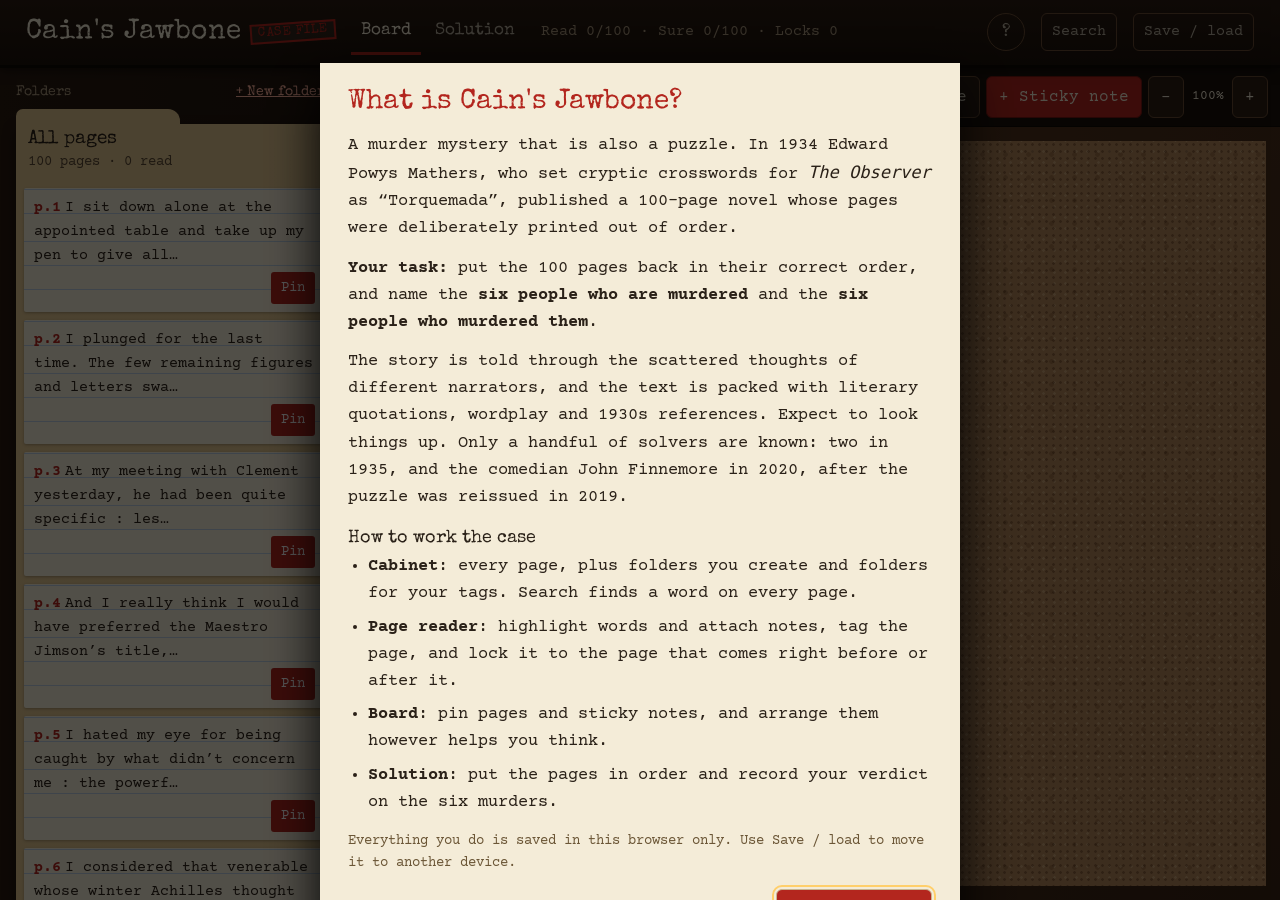
==== commit 709382a3: "add intro and small fix" ====
--- a/index.html
+++ b/index.html
@@ -24,6 +24,13 @@
         <button data-v="seq">Solution</button>
       </nav>
       <span id="stats"></span>
+      <button
+        id="aboutBtn"
+        aria-label="What is Cain's Jawbone?"
+        title="What is Cain's Jawbone?"
+      >
+        ?
+      </button>
       <button id="searchBtn" aria-expanded="false" aria-controls="searchF">
         Search
       </button>
@@ -46,7 +53,6 @@
     </header>
     <main class="app">
       <aside id="files" class="pane">
-        <div class="drawer">— Cabinet —</div>
         <div id="folders"></div>
       </aside>
       <section id="board" class="pane">
@@ -119,6 +125,60 @@
     <div class="overlay" id="modal" hidden>
       <div class="dlg" id="dlg" role="dialog" aria-modal="true"></div>
     </div>
+    <div class="overlay" id="intro" hidden>
+      <div
+        class="dlg intro"
+        role="dialog"
+        aria-modal="true"
+        aria-labelledby="introT"
+      >
+        <h3 id="introT">What is Cain's Jawbone?</h3>
+        <p>
+          A murder mystery that is also a puzzle. In 1934 Edward Powys Mathers,
+          who set cryptic crosswords for <i>The Observer</i> as “Torquemada”,
+          published a 100-page novel whose pages were deliberately printed out
+          of order.
+        </p>
+        <p>
+          <b>Your task:</b> put the 100 pages back in their correct order, and
+          name the <b>six people who are murdered</b> and the
+          <b>six people who murdered them</b>.
+        </p>
+        <p>
+          The story is told through the scattered thoughts of different
+          narrators, and the text is packed with literary quotations, wordplay
+          and 1930s references. Expect to look things up. Only a handful of
+          solvers are known: two in 1935, and the comedian John Finnemore in
+          2020, after the puzzle was reissued in 2019.
+        </p>
+        <h4>How to work the case</h4>
+        <ul>
+          <li>
+            <b>Cabinet</b>: every page, plus folders you create and folders for
+            your tags. Search finds a word on every page.
+          </li>
+          <li>
+            <b>Page reader</b>: highlight words and attach notes, tag the page,
+            and lock it to the page that comes right before or after it.
+          </li>
+          <li>
+            <b>Board</b>: pin pages and sticky notes, and arrange them however
+            helps you think.
+          </li>
+          <li>
+            <b>Solution</b>: put the pages in order and record your verdict on
+            the six murders.
+          </li>
+        </ul>
+        <p class="fine">
+          Everything you do is saved in this browser only. Use Save / load to
+          move it to another device.
+        </p>
+        <div class="acts">
+          <button class="btn red" id="introGo">Open the case</button>
+        </div>
+      </div>
+    </div>
     <div id="toast" hidden></div>
 
     <script src="app.js"></script>
--- a/styles.css
+++ b/styles.css
@@ -1,5 +1,5 @@
 /* VOICE: a hushed 1930s detective's office, late at night.
-   IDEA: the investigator's desk — filing cabinet of manila folders, a cork board, a typed ledger.
+   IDEA: the investigator's desk: filing cabinet of manila folders, a cork board, a typed ledger.
    PICTURE: the cork board itself, pinned with typed pages and sticky notes.
    COLOUR and TYPE: dark walnut desk, cork, manila, paper, one evidence-red; Special Elite + Courier Prime + Caveat.
    LAYOUT: cabinet left, working surface right; on phones one surface at a time behind tabs. */
@@ -26,7 +26,7 @@
 #tabs{display:flex;gap:4px;flex-wrap:wrap}
 #tabs button{white-space:nowrap;background:none;border:0;border-bottom:3px solid transparent;padding:8px 10px;min-height:42px;font-family:"Special Elite",monospace;color:var(--soft)}
 #tabs button[aria-current=true]{color:var(--paper);border-color:var(--red)}
-#searchBtn{margin-left:auto}
+#aboutBtn{margin-left:auto}
 #searchBtn[aria-expanded=true]{background:var(--paper);color:var(--ink)}
 #searchBtn,#saveBtn{background:none;border:1px solid #6b4d34;border-radius:6px;padding:6px 10px;min-height:38px;font-size:14px;white-space:nowrap;color:var(--soft)}
 #stats{font-size:13px;color:var(--muted);white-space:nowrap}
@@ -52,7 +52,7 @@
   .top h1{font-size:21px}
   #stats{display:none}
   .top h1{flex:1}
-  #searchBtn{order:-1;margin-left:auto}#saveBtn{order:-1;margin-left:0}
+  #searchBtn{order:-1}#saveBtn{order:-1;margin-left:0}
   .top h1{overflow:hidden;text-overflow:ellipsis}#saveBtn .long{display:none}.top h1 span{margin-left:4px}
   .top h1{order:-2}
 
@@ -63,8 +63,9 @@
 }
 
 /* cabinet */
-.drawer{font:400 15px "Special Elite",monospace;color:var(--muted);text-align:center;border:1px solid #5a3d27;border-radius:4px;padding:6px;margin:10px 0 4px;background:#170f09}
+
 .grp{font:400 14px "Special Elite",monospace;color:var(--muted);margin:22px 0 0;display:flex;justify-content:space-between;align-items:center}
+#folders>.grp:first-child{margin-top:10px}
 .folder.drop{outline:3px dashed #ffcf6b;outline-offset:3px}
 .fact{display:flex;gap:12px;font-size:13px}.fact button,.unf{background:none;border:0;text-decoration:underline;color:#5b4a35;font-size:13px;padding:4px 0}
 .unf{margin-left:auto}.unf+.pin{margin-left:6px}
@@ -158,7 +159,7 @@
 .ctl button{width:36px;height:36px;border:1px solid #c8b48e;background:#efe5cd;border-radius:4px}
 .ctl input[type=number]{width:62px;height:36px;border:1px solid #c8b48e;background:#fff;border-radius:4px;padding:0 6px;font-size:16px}
 .ctl label{font-size:13px;display:flex;align-items:center;gap:3px}
-@media(max-width:480px){.top h1 span{display:none}}
+@media(max-width:480px){.top h1 span{display:none}.top h1{font-size:19px}}
 @media(max-width:600px){#seqList li{grid-template-columns:36px minmax(0,1fr)}.ctl,.locks{grid-column:2}}
 #ledgerBox{border:1px solid #c8b48e;background:#efe5cd;margin:10px 0 24px;padding:0 16px}
 #ledgerBox summary{font:400 22px "Special Elite",monospace;padding:12px 0;cursor:pointer;min-height:44px}
@@ -268,3 +269,15 @@
 #typed mark[tabindex]:focus-visible{outline:2px solid var(--red);outline-offset:2px}
 .hlb kbd{font:12px "Courier Prime",monospace;border:1px solid #b39424;border-radius:3px;padding:0 4px;margin-left:6px;background:#fff5c2}
 @media(pointer:coarse){.hlb kbd{display:none}}
+
+/* first-visit intro */
+#aboutBtn{background:none;border:1px solid #6b4d34;border-radius:50%;width:38px;height:38px;color:var(--soft);font:400 18px "Special Elite",monospace;flex:none}
+#aboutBtn:hover{color:var(--paper)}
+.intro{width:min(640px,100%);margin:3vh auto;padding:24px 28px;line-height:1.6}
+.intro h3{font-size:28px;line-height:1.1;color:var(--red);margin-bottom:14px}
+.intro h4{font:400 18px "Special Elite",monospace;margin:18px 0 6px}
+.intro p{margin:0 0 12px}
+.intro ul{margin:0;padding-left:20px;display:grid;gap:6px}
+.intro .fine{font-size:14px;color:#6b5636;margin-top:14px}
+@media(max-width:600px){.intro{margin-top:0;padding:18px;font-size:15px}.intro h3{font-size:23px}}
+@media(max-width:899px){#aboutBtn{order:-1;width:36px;height:36px;margin-left:auto}}
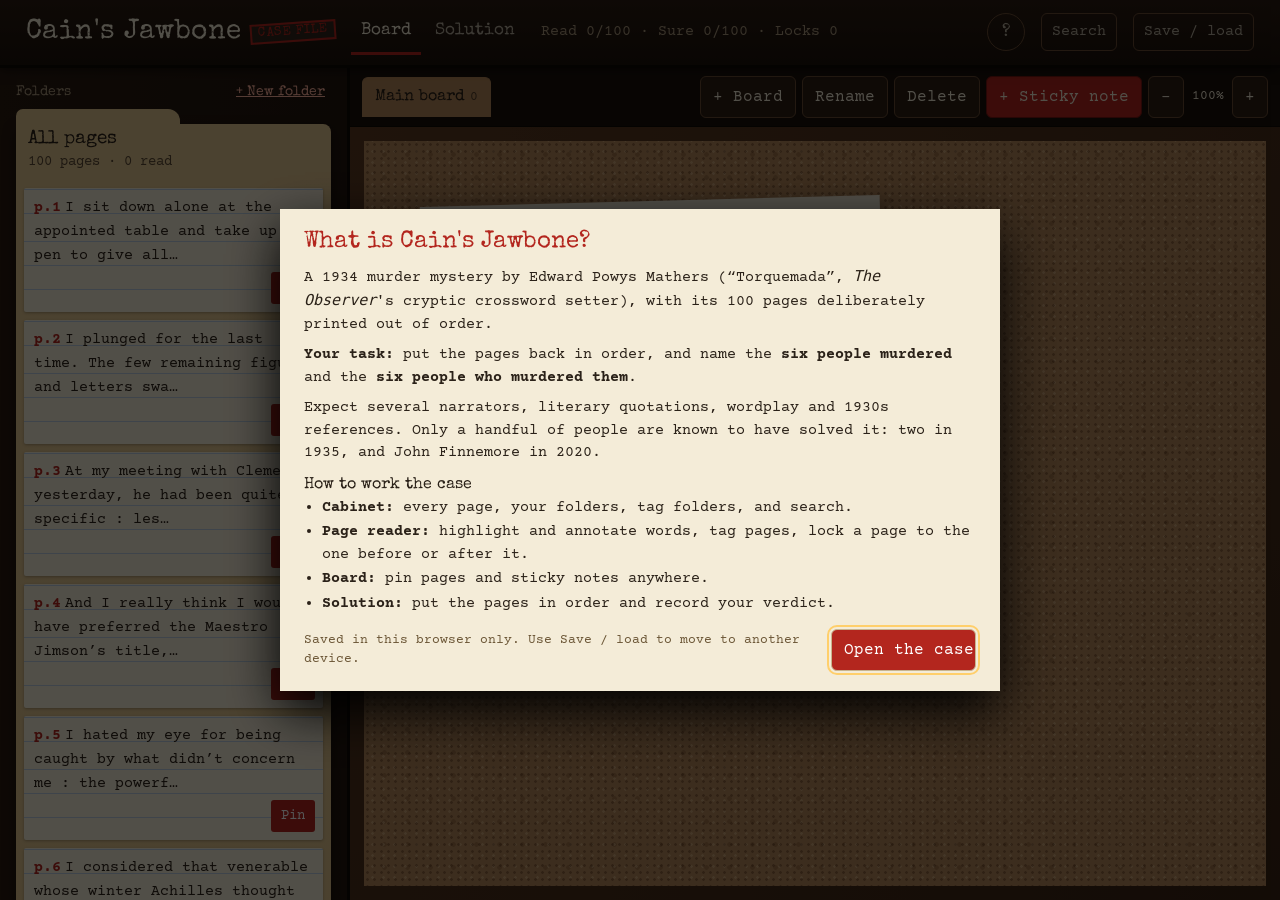
==== commit 9f6efe4a: "update intro" ====
--- a/index.html
+++ b/index.html
@@ -1,186 +1,84 @@
-<!doctype html>
+<!DOCTYPE html>
 <html lang="en">
-  <head>
-    <meta charset="utf-8" />
-    <meta name="viewport" content="width=device-width,initial-scale=1" />
-    <title>Cain's Jawbone Case File</title>
-    <link
-      rel="icon"
-      href="data:image/svg+xml,%3Csvg xmlns=%22http://www.w3.org/2000/svg%22 viewBox=%220 0 100 100%22%3E%3Ctext y=%22.9em%22 font-size=%2290%22%3E%F0%9F%A6%B4%3C/text%3E%3C/svg%3E"
-    />
-    <link rel="preconnect" href="https://fonts.googleapis.com" />
-    <link
-      href="https://fonts.googleapis.com/css2?family=Special+Elite&family=Courier+Prime:ital,wght@0,400;0,700;1,400&family=Caveat:wght@500;700&display=swap"
-      rel="stylesheet"
-    />
-    <link rel="stylesheet" href="styles.css" />
-  </head>
-  <body data-view="board">
-    <header class="top">
-      <h1>Cain's Jawbone<span>CASE FILE</span></h1>
-      <nav id="tabs">
-        <button class="mob" data-v="files">Cabinet</button>
-        <button data-v="board">Board</button>
-        <button data-v="seq">Solution</button>
-      </nav>
-      <span id="stats"></span>
-      <button
-        id="aboutBtn"
-        aria-label="What is Cain's Jawbone?"
-        title="What is Cain's Jawbone?"
-      >
-        ?
-      </button>
-      <button id="searchBtn" aria-expanded="false" aria-controls="searchF">
-        Search
-      </button>
-      <button id="saveBtn">Save<span class="long"> / load</span></button>
-      <form id="searchF" role="search" hidden>
-        <input
-          id="q"
-          type="search"
-          placeholder="Search every page for a word…"
-          aria-label="Search pages"
-          autocomplete="off"
-        />
-        <label class="chk"
-          ><input type="checkbox" id="whole" /> whole word</label
-        >
-        <button type="button" id="searchX" aria-label="Close search">
-          Close
-        </button>
-      </form>
-    </header>
-    <main class="app">
-      <aside id="files" class="pane">
-        <div id="folders"></div>
-      </aside>
-      <section id="board" class="pane">
-        <div class="boardbar">
-          <div id="boardTabs"></div>
-          <div class="bctl">
-            <button class="btn" id="newBoard">+ Board</button>
-            <button class="btn" id="renBoard">Rename</button>
-            <button class="btn" id="delBoard">Delete</button>
-            <button class="btn red" id="addNote">+ Sticky note</button>
-            <div class="zoom">
-              <button class="btn" data-zoom="-1" aria-label="Zoom out">−</button
-              ><span id="zv">100%</span
-              ><button class="btn" data-zoom="1" aria-label="Zoom in">+</button>
-            </div>
-          </div>
-        </div>
-        <div id="corkWrap">
-          <div id="sizer"><div id="cork"></div></div>
-        </div>
-      </section>
-      <section id="seq" class="pane sheetpane">
-        <div class="paperbox">
-          <h2>The solution</h2>
-          <details id="ledgerBox">
-            <summary>The verdict <span id="ledSum"></span></summary>
-            <div class="ledbody">
-              <p class="lede">
-                Six murders, six victims, six murderers. Name each pair as you
-                uncover it, with the pages that prove it.
-              </p>
-              <div class="lgrid" id="lgrid"></div>
-              <label class="cn"
-                >Case notes<textarea
-                  id="caseNotes"
-                  placeholder="Theories, timelines, the narrator's identity…"
-                ></textarea>
-              </label>
-            </div>
-          </details>
-          <h3 class="sub">The sequence</h3>
-          <p class="lede">
-            Drag rows, use the arrows, or type a position. <b>p.N</b> is the
-            book's printed page; <b>#N</b> is your guess. Locked pages move
-            together as one run.
-          </p>
-          <div class="seqtools">
-            <span id="seqStat"></span
-            ><button class="btn" id="seqReset">Reset to book order</button
-            ><button class="btn" id="seqUnlock">Unlock all</button>
-          </div>
-          <p id="seqFilter" class="filter" hidden>
-            <span id="seqFilterTxt"></span>
-            <button id="seqClear">Show all</button>
-          </p>
-          <ol id="seqList"></ol>
-        </div>
-      </section>
-    </main>
-    <datalist id="tagList"></datalist>
-    <div class="overlay" id="reader" hidden>
-      <article
-        class="sheet"
-        id="sheet"
-        role="dialog"
-        aria-modal="true"
-        aria-label="Page reader"
-      ></article>
-    </div>
-    <div class="overlay" id="modal" hidden>
-      <div class="dlg" id="dlg" role="dialog" aria-modal="true"></div>
-    </div>
-    <div class="overlay" id="intro" hidden>
-      <div
-        class="dlg intro"
-        role="dialog"
-        aria-modal="true"
-        aria-labelledby="introT"
-      >
-        <h3 id="introT">What is Cain's Jawbone?</h3>
-        <p>
-          A murder mystery that is also a puzzle. In 1934 Edward Powys Mathers,
-          who set cryptic crosswords for <i>The Observer</i> as “Torquemada”,
-          published a 100-page novel whose pages were deliberately printed out
-          of order.
-        </p>
-        <p>
-          <b>Your task:</b> put the 100 pages back in their correct order, and
-          name the <b>six people who are murdered</b> and the
-          <b>six people who murdered them</b>.
-        </p>
-        <p>
-          The story is told through the scattered thoughts of different
-          narrators, and the text is packed with literary quotations, wordplay
-          and 1930s references. Expect to look things up. Only a handful of
-          solvers are known: two in 1935, and the comedian John Finnemore in
-          2020, after the puzzle was reissued in 2019.
-        </p>
-        <h4>How to work the case</h4>
-        <ul>
-          <li>
-            <b>Cabinet</b>: every page, plus folders you create and folders for
-            your tags. Search finds a word on every page.
-          </li>
-          <li>
-            <b>Page reader</b>: highlight words and attach notes, tag the page,
-            and lock it to the page that comes right before or after it.
-          </li>
-          <li>
-            <b>Board</b>: pin pages and sticky notes, and arrange them however
-            helps you think.
-          </li>
-          <li>
-            <b>Solution</b>: put the pages in order and record your verdict on
-            the six murders.
-          </li>
-        </ul>
-        <p class="fine">
-          Everything you do is saved in this browser only. Use Save / load to
-          move it to another device.
-        </p>
-        <div class="acts">
-          <button class="btn red" id="introGo">Open the case</button>
-        </div>
+<head>
+<meta charset="utf-8">
+<meta name="viewport" content="width=device-width,initial-scale=1">
+<title>Cain's Jawbone Case File</title>
+<link rel="icon" href="data:image/svg+xml,%3Csvg xmlns=%22http://www.w3.org/2000/svg%22 viewBox=%220 0 100 100%22%3E%3Ctext y=%22.9em%22 font-size=%2290%22%3E%F0%9F%A6%B4%3C/text%3E%3C/svg%3E">
+<link rel="preconnect" href="https://fonts.googleapis.com">
+<link href="https://fonts.googleapis.com/css2?family=Special+Elite&family=Courier+Prime:ital,wght@0,400;0,700;1,400&family=Caveat:wght@500;700&display=swap" rel="stylesheet">
+<link rel="stylesheet" href="styles.css">
+</head>
+<body data-view="board">
+<header class="top">
+  <h1>Cain's Jawbone<span>CASE FILE</span></h1>
+  <nav id="tabs">
+    <button class="mob" data-v="files">Cabinet</button>
+    <button data-v="board">Board</button>
+    <button data-v="seq">Solution</button>
+  </nav>
+  <span id="stats"></span>
+  <button id="aboutBtn" aria-label="What is Cain's Jawbone?" title="What is Cain's Jawbone?">?</button>
+  <button id="searchBtn" aria-expanded="false" aria-controls="searchF">Search</button>
+  <button id="saveBtn">Save<span class="long"> / load</span></button>
+  <form id="searchF" role="search" hidden>
+    <input id="q" type="search" placeholder="Search every page for a word…" aria-label="Search pages" autocomplete="off">
+    <label class="chk"><input type="checkbox" id="whole"> whole word</label>
+    <button type="button" id="searchX" aria-label="Close search">Close</button>
+  </form>
+</header>
+<main class="app">
+  <aside id="files" class="pane">
+    <div id="folders"></div>
+  </aside>
+  <section id="board" class="pane">
+    <div class="boardbar">
+      <div id="boardTabs"></div>
+      <div class="bctl">
+        <button class="btn" id="newBoard">+ Board</button>
+        <button class="btn" id="renBoard">Rename</button>
+        <button class="btn" id="delBoard">Delete</button>
+        <button class="btn red" id="addNote">+ Sticky note</button>
+        <div class="zoom"><button class="btn" data-zoom="-1" aria-label="Zoom out">−</button><span id="zv">100%</span><button class="btn" data-zoom="1" aria-label="Zoom in">+</button></div>
       </div>
     </div>
-    <div id="toast" hidden></div>
+    <div id="corkWrap"><div id="sizer"><div id="cork"></div></div></div>
+  </section>
+  <section id="seq" class="pane sheetpane">
+    <div class="paperbox">
+      <h2>The solution</h2>
+      <details id="ledgerBox"><summary>The verdict <span id="ledSum"></span></summary><div class="ledbody">
+        <p class="lede">Six murders, six victims, six murderers. Name each pair as you uncover it, with the pages that prove it.</p>
+        <div class="lgrid" id="lgrid"></div>
+        <label class="cn">Case notes<textarea id="caseNotes" placeholder="Theories, timelines, the narrator's identity…"></textarea></label>
+      </div></details>
+      <h3 class="sub">The sequence</h3>
+      <p class="lede">Drag rows, use the arrows, or type a position. <b>p.N</b> is the book's printed page; <b>#N</b> is your guess. Locked pages move together as one run.</p>
+      <div class="seqtools"><span id="seqStat"></span><button class="btn" id="seqReset">Reset to book order</button><button class="btn" id="seqUnlock">Unlock all</button></div>
+      <p id="seqFilter" class="filter" hidden><span id="seqFilterTxt"></span> <button id="seqClear">Show all</button></p>
+      <ol id="seqList"></ol>
+    </div>
+  </section>
+</main>
+<datalist id="tagList"></datalist>
+<div class="overlay" id="reader" hidden><article class="sheet" id="sheet" role="dialog" aria-modal="true" aria-label="Page reader"></article></div>
+<div class="overlay" id="modal" hidden><div class="dlg" id="dlg" role="dialog" aria-modal="true"></div></div>
+<div class="overlay" id="intro" hidden><div class="dlg intro" role="dialog" aria-modal="true" aria-labelledby="introT">
+  <h3 id="introT">What is Cain's Jawbone?</h3>
+  <p>A 1934 murder mystery by Edward Powys Mathers (“Torquemada”, <i>The Observer</i>'s cryptic crossword setter), with its 100 pages deliberately printed out of order.</p>
+  <p><b>Your task:</b> put the pages back in order, and name the <b>six people murdered</b> and the <b>six people who murdered them</b>.</p>
+  <p>Expect several narrators, literary quotations, wordplay and 1930s references. Only a handful of people are known to have solved it: two in 1935, and John Finnemore in 2020.</p>
+  <h4>How to work the case</h4>
+  <ul>
+    <li><b>Cabinet:</b> every page, your folders, tag folders, and search.</li>
+    <li><b>Page reader:</b> highlight and annotate words, tag pages, lock a page to the one before or after it.</li>
+    <li><b>Board:</b> pin pages and sticky notes anywhere.</li>
+    <li><b>Solution:</b> put the pages in order and record your verdict.</li>
+  </ul>
+  <div class="acts"><p class="fine">Saved in this browser only. Use Save / load to move to another device.</p><button class="btn red" id="introGo">Open the case</button></div>
+</div></div>
+<div id="toast" hidden></div>
 
-    <script src="app.js"></script>
-  </body>
+<script src="app.js"></script>
+</body>
 </html>
--- a/styles.css
+++ b/styles.css
@@ -273,11 +273,13 @@
 /* first-visit intro */
 #aboutBtn{background:none;border:1px solid #6b4d34;border-radius:50%;width:38px;height:38px;color:var(--soft);font:400 18px "Special Elite",monospace;flex:none}
 #aboutBtn:hover{color:var(--paper)}
-.intro{width:min(640px,100%);margin:3vh auto;padding:24px 28px;line-height:1.6}
-.intro h3{font-size:28px;line-height:1.1;color:var(--red);margin-bottom:14px}
-.intro h4{font:400 18px "Special Elite",monospace;margin:18px 0 6px}
-.intro p{margin:0 0 12px}
-.intro ul{margin:0;padding-left:20px;display:grid;gap:6px}
-.intro .fine{font-size:14px;color:#6b5636;margin-top:14px}
-@media(max-width:600px){.intro{margin-top:0;padding:18px;font-size:15px}.intro h3{font-size:23px}}
+#intro{align-items:center}
+.intro{width:min(720px,100%);max-height:calc(100vh - 24px);overflow:auto;margin:12px auto;padding:20px 24px;font-size:15px;line-height:1.5}
+.intro h3{font-size:24px;line-height:1.1;color:var(--red);margin:0 0 10px}
+.intro h4{font:400 16px "Special Elite",monospace;margin:12px 0 4px}
+.intro p{margin:0 0 8px}
+.intro ul{margin:0;padding-left:18px;display:grid;gap:2px}
+.intro .acts{flex-wrap:nowrap;align-items:center;justify-content:space-between;gap:12px;margin-top:14px}
+.intro .fine{font-size:13px;color:#6b5636;margin:0}
+@media(max-width:600px){.intro{padding:16px;font-size:14px}.intro h3{font-size:21px}.intro .acts{flex-wrap:wrap;justify-content:flex-end}}
 @media(max-width:899px){#aboutBtn{order:-1;width:36px;height:36px;margin-left:auto}}
